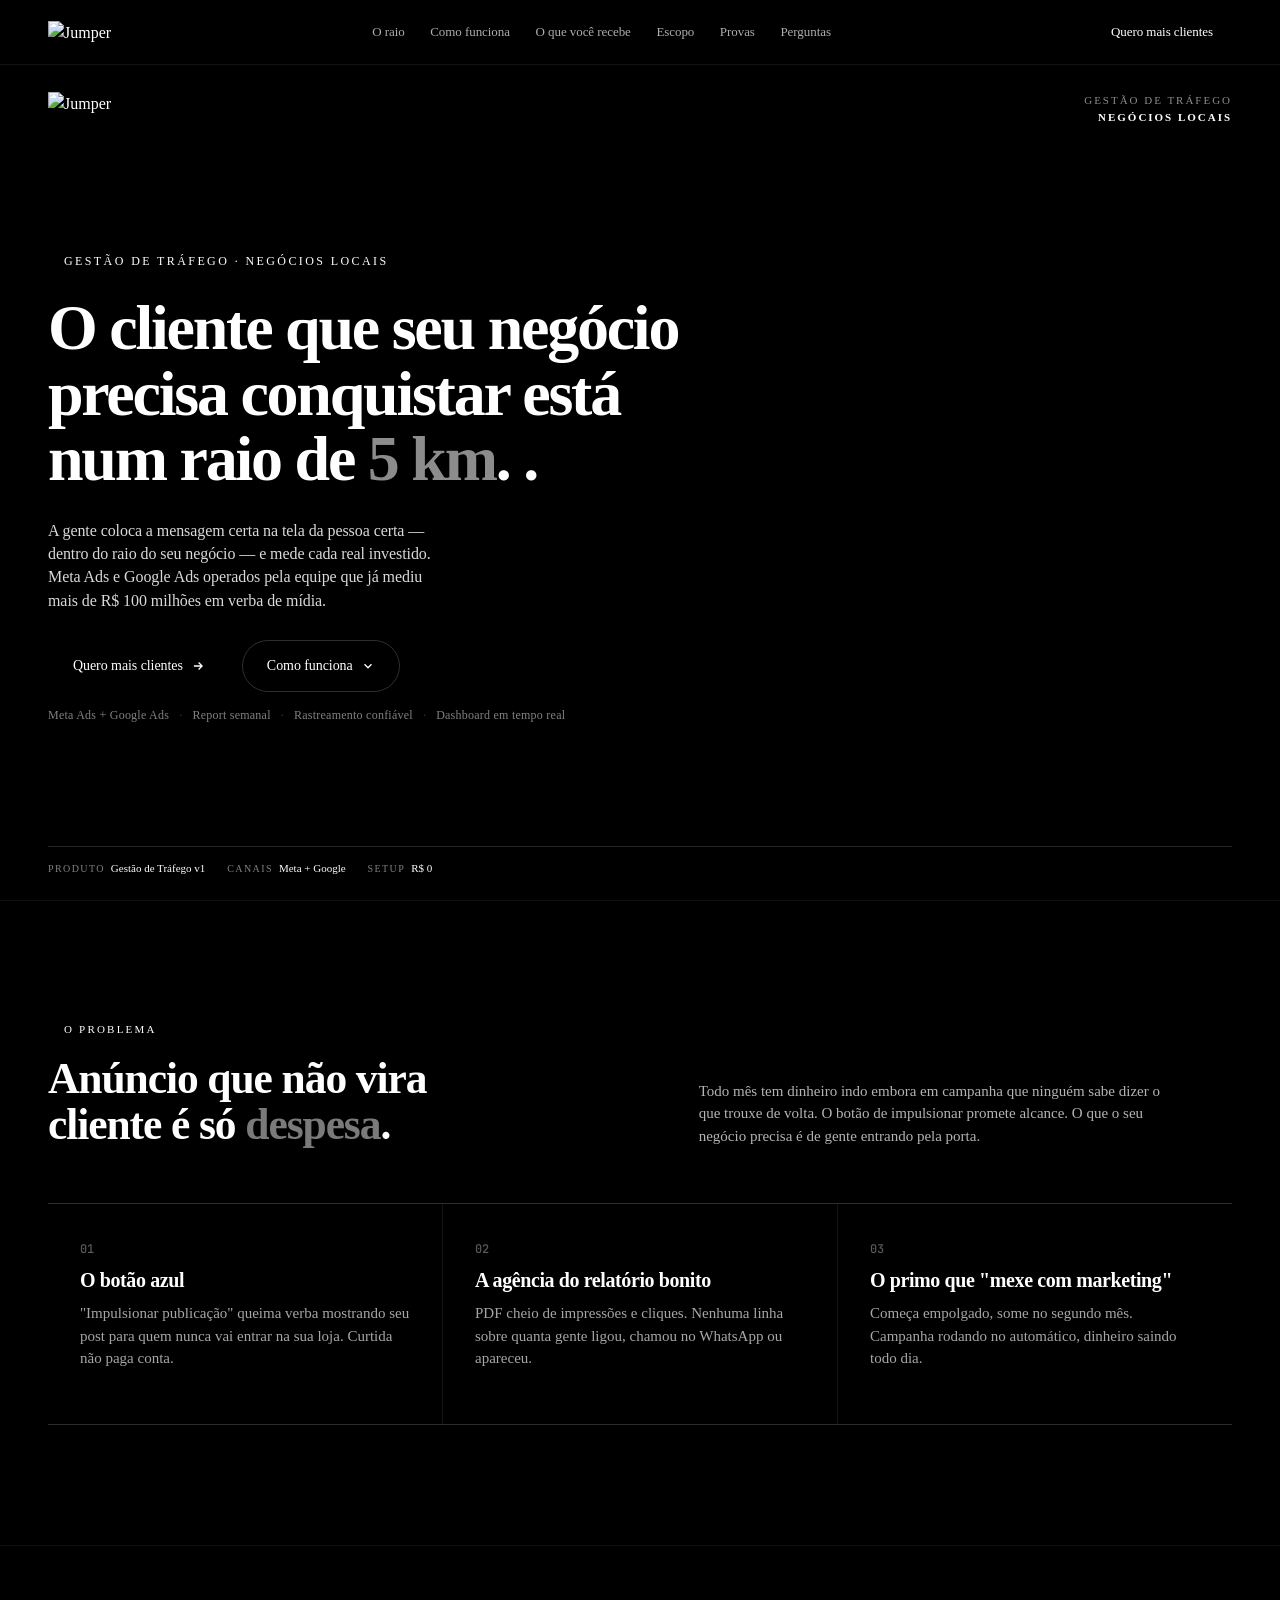
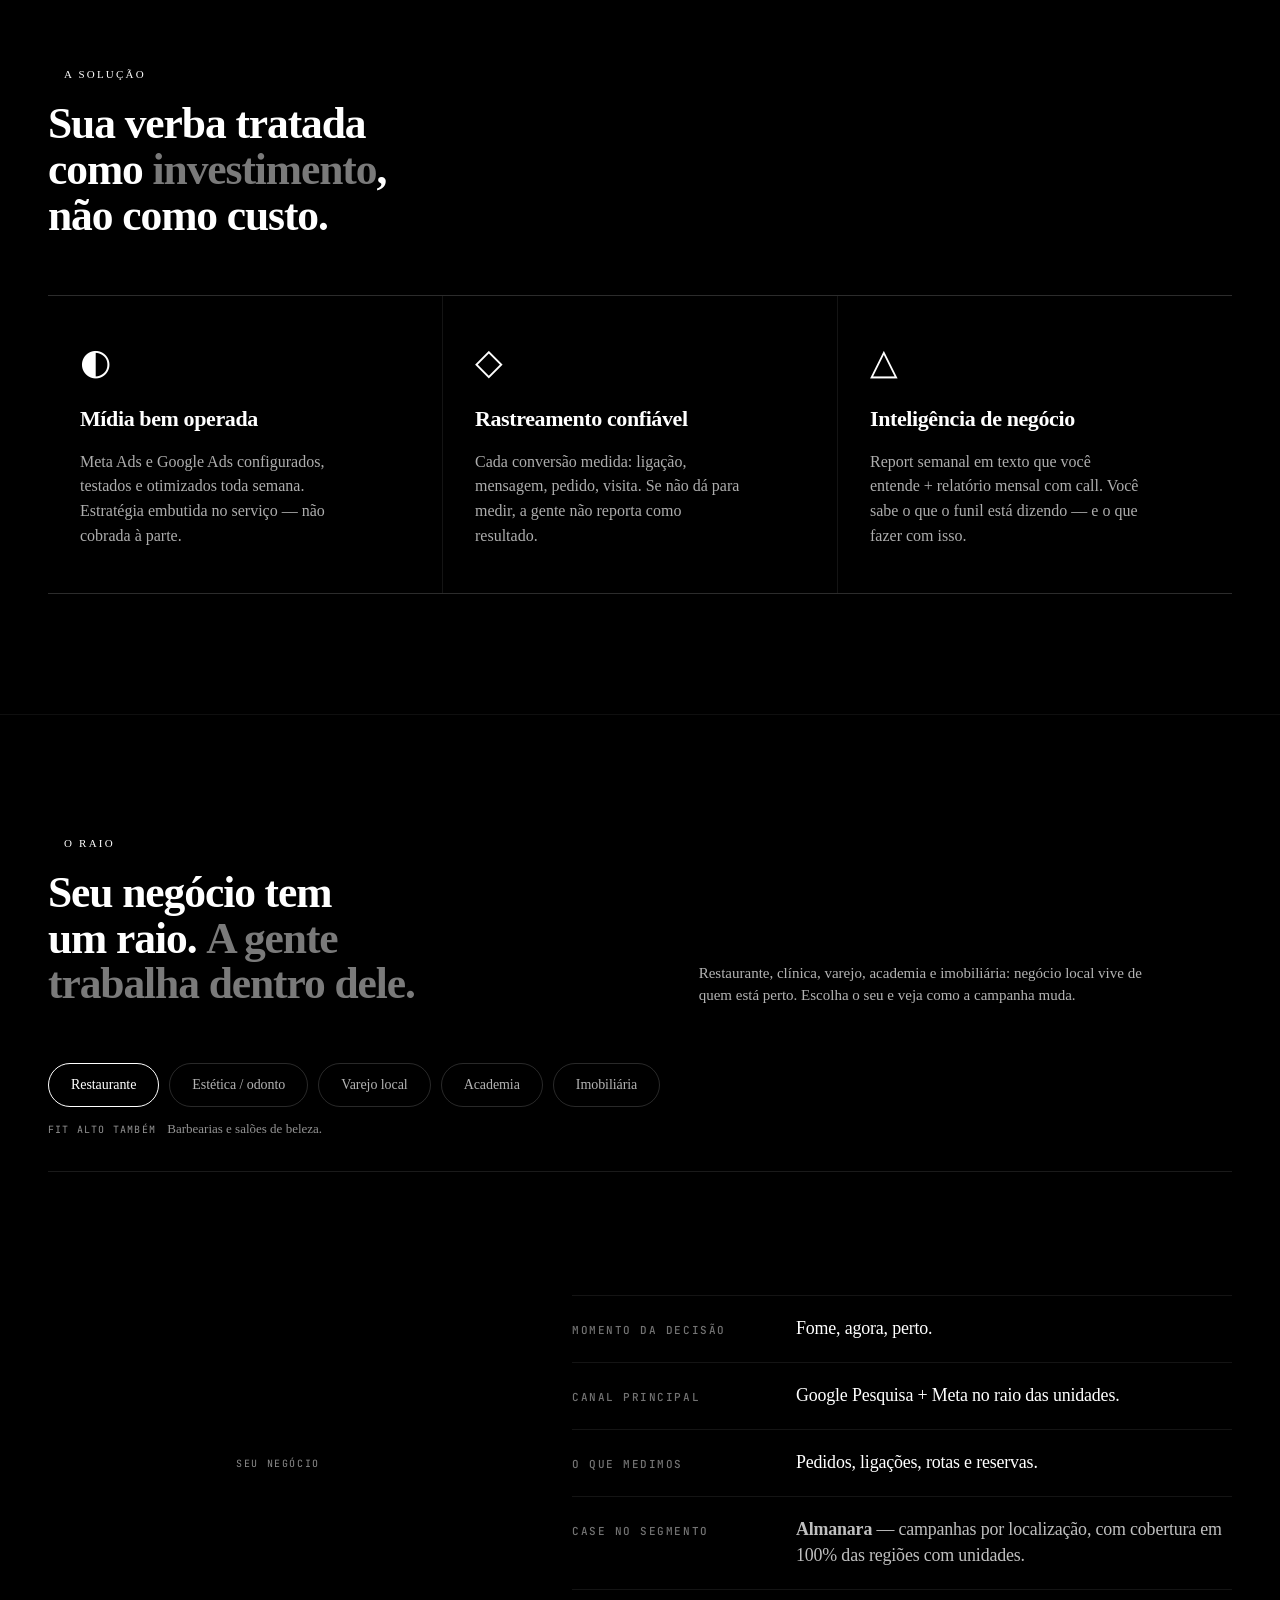
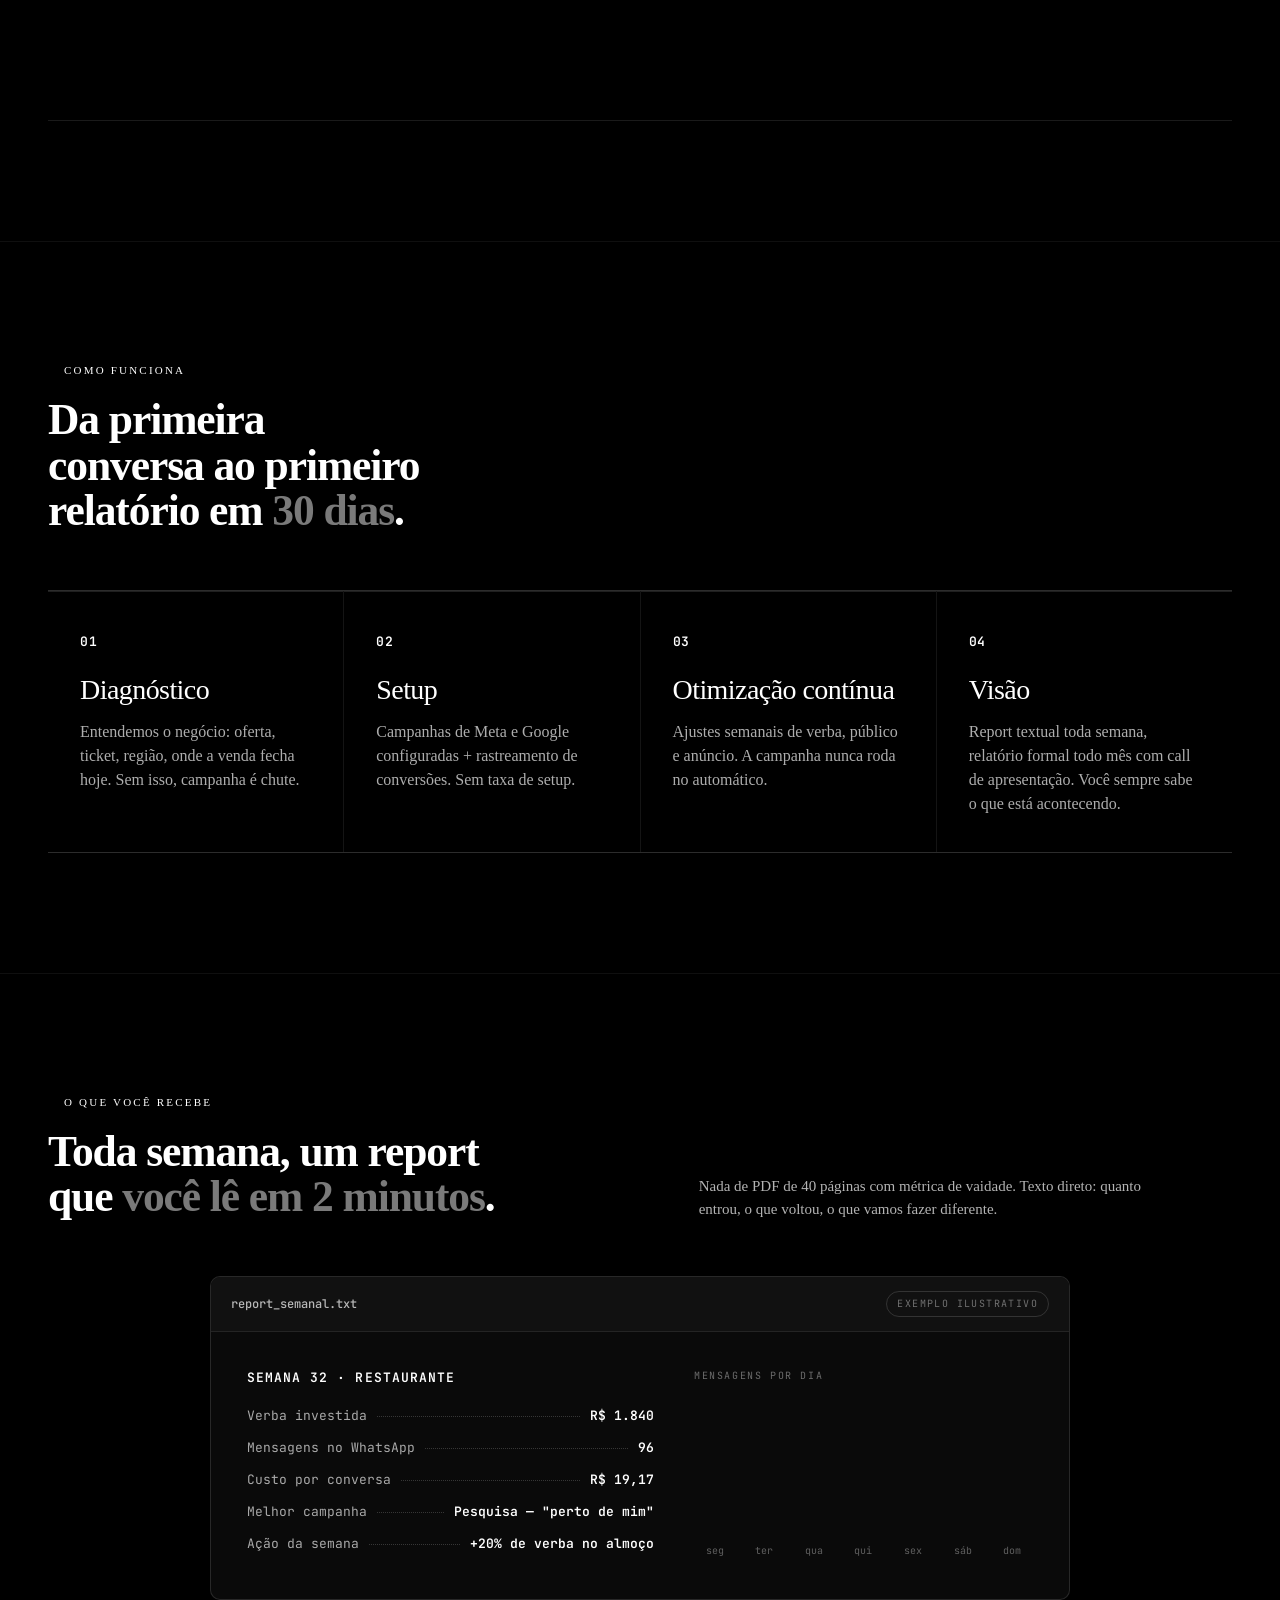
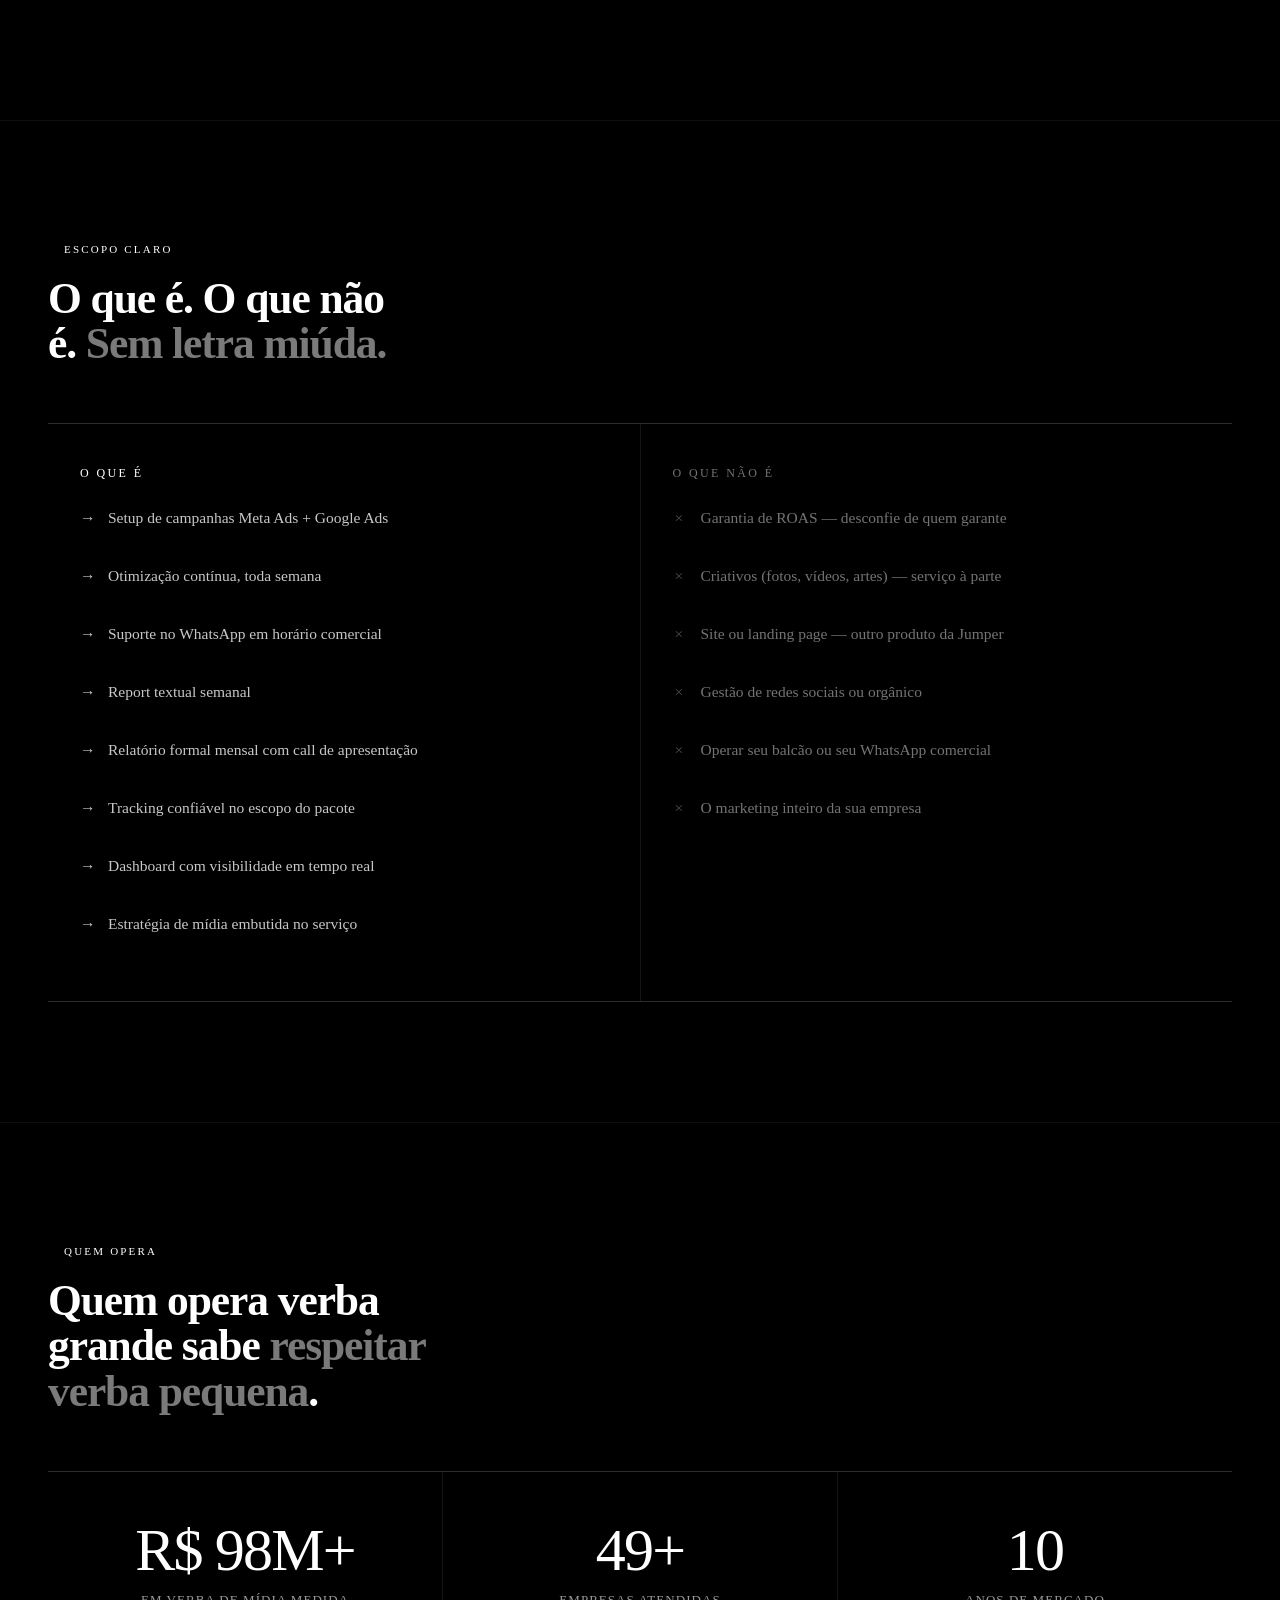
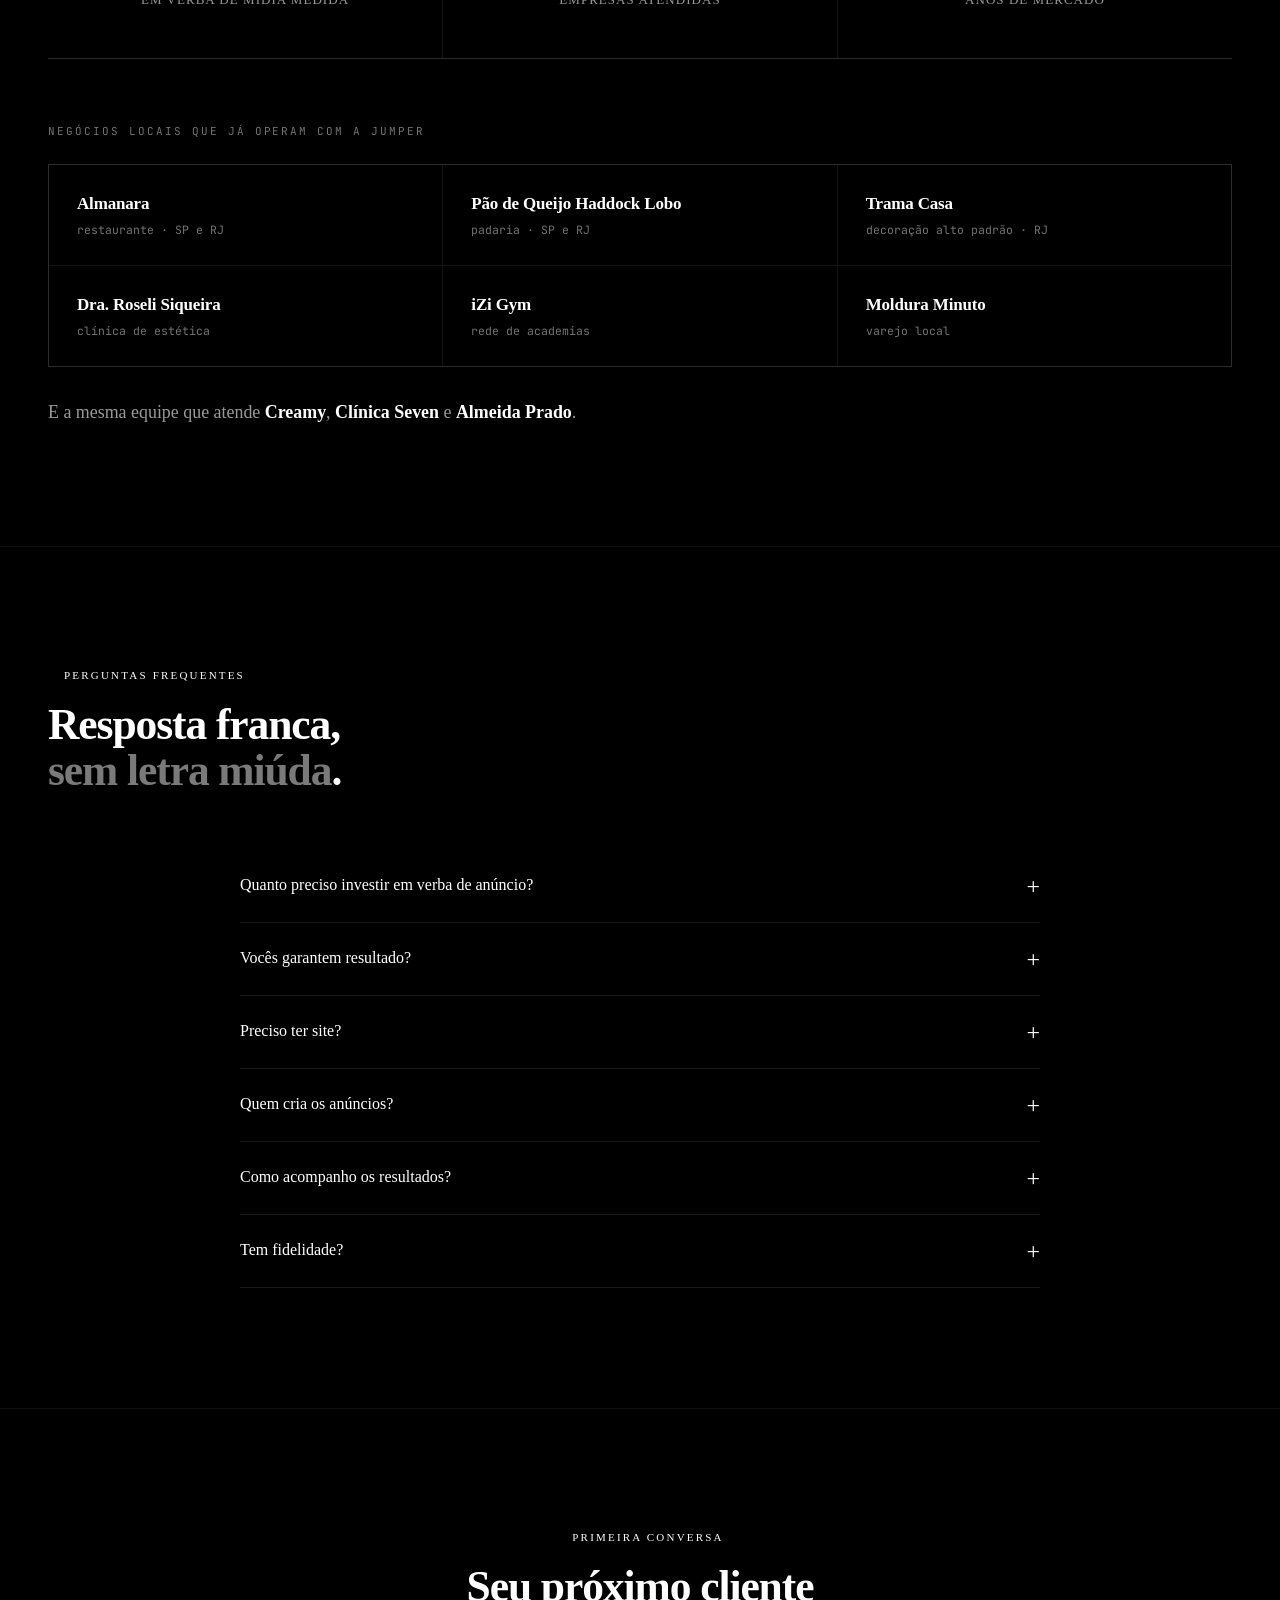
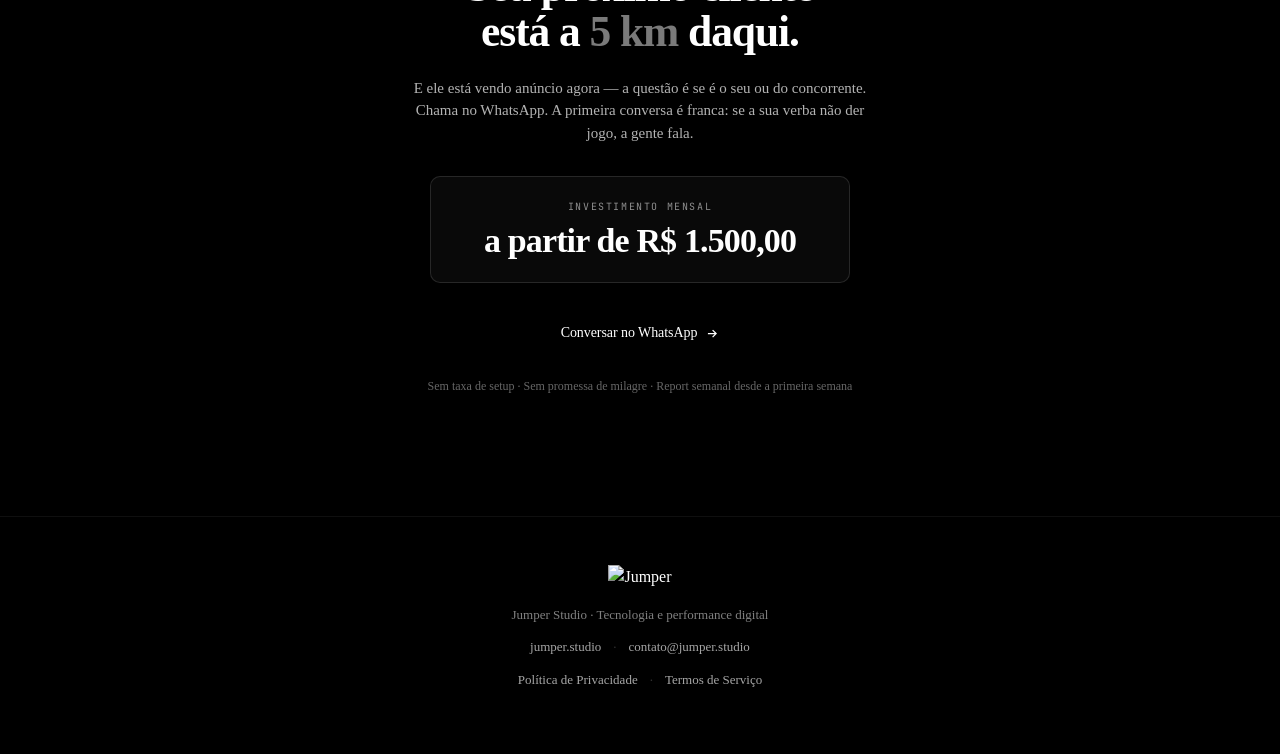
==== trafego/index.html @ 866bccce "Ajusta visibilidade da logo no topo" ====
<!doctype html>
<html lang="pt-BR">
<head>
<meta charset="utf-8">
<meta name="viewport" content="width=device-width, initial-scale=1">
<title>Gestão de Tráfego para Negócios Locais — Jumper Studio</title>
<meta name="description" content="Meta Ads e Google Ads operados pela equipe que já mediu R$ 100M+ em verba. Report semanal, rastreamento confiável e inteligência de negócio para restaurantes, clínicas, varejo, academias e imobiliárias.">
<meta property="og:title" content="Gestão de Tráfego para Negócios Locais — Jumper Studio">
<meta property="og:description" content="O cliente que seu negócio precisa conquistar está num raio de 5 km. A gente faz ele te encontrar — e mede cada real.">
<meta property="og:type" content="website">
<link rel="icon" href="../assets/favicon.png">
<link rel="preconnect" href="https://fonts.googleapis.com">
<link rel="preconnect" href="https://fonts.gstatic.com" crossorigin>
<link href="https://fonts.googleapis.com/css2?family=JetBrains+Mono:wght@400;500;600&display=swap" rel="stylesheet">
<link rel="stylesheet" href="../colors_and_type.css?v=2">
<link rel="stylesheet" href="../css/site.css?v=2">
<link rel="stylesheet" href="/trafego/css/trafego.css?v=4">

<!-- Meta Pixel — substituir PIXEL_ID antes de publicar -->
<!-- <script>...pixel...</script> -->

</head>
<body>

<!-- ============ HEADER ============ -->
<header class="site-header">
  <div class="wrap bar">
    <a class="brand is-hidden" href="../index.html"><img src="../assets/logos/jumper-white.png" alt="Jumper"></a>
    <nav>
      <a href="#o-raio">O raio</a>
      <a href="#como-funciona">Como funciona</a>
      <a href="#voce-recebe">O que você recebe</a>
      <a href="#escopo">Escopo</a>
      <a href="#prova">Provas</a>
      <a href="#faq">Perguntas</a>
    </nav>
    <div class="cta-row">
      <a class="btn btn-primary" href="#hero-cta" data-cta>Quero mais clientes</a>
    </div>
  </div>
</header>

<!-- ============ HERO ============ -->
<section class="hero" id="hero">
  <div class="hero-witness" aria-hidden="true">
    <canvas data-jumper-gradient></canvas>
  </div>
  <div class="hero-scrim" aria-hidden="true"></div>

  <div class="hero-inner">
    <div class="hero-bar">
      <div class="mark">
        <img src="../assets/logos/jumper-white.png" alt="Jumper">
      </div>
      <div class="hero-index">
        Gestão de Tráfego<br>
        <b>Negócios locais</b>
      </div>
    </div>

    <div class="hero-stage">
      <div class="hero-kicker">
        <span class="dot"></span>
        Gestão de Tráfego · Negócios locais
      </div>

      <h1 class="hero-statement">
        O cliente que seu negócio precisa conquistar está num raio de <mark>5&nbsp;km</mark>.
      </h1>

      <p class="hero-claim">
        A gente coloca a mensagem certa na tela da pessoa certa — dentro do raio do seu negócio — e mede cada real investido. Meta Ads e Google Ads operados pela equipe que já mediu mais de R$ 100 milhões em verba de mídia.
      </p>

      <div class="hero-ctas">
        <a class="btn btn-primary btn-lg" id="hero-cta"
           href="https://wa.me/5521964369191?text=Ol%C3%A1%21%20Vi%20a%20p%C3%A1gina%20de%20Gest%C3%A3o%20de%20Tr%C3%A1fego%20da%20Jumper.%20Tenho%20um%20%5Btipo%20de%20neg%C3%B3cio%5D%20e%20quero%20mais%20clientes."
           target="_blank" rel="noopener" data-cta>
          Quero mais clientes
          <svg viewBox="0 0 24 24" fill="none" stroke="currentColor" stroke-width="2.2"><path d="M5 12h14M13 6l6 6-6 6"/></svg>
        </a>
        <a class="btn btn-ghost btn-lg" href="#como-funciona">
          Como funciona
          <svg viewBox="0 0 24 24" fill="none" stroke="currentColor" stroke-width="2.2"><path d="M6 9l6 6 6-6"/></svg>
        </a>
      </div>

      <div class="hero-proof">
        <span>Meta Ads + Google Ads</span>
        <span class="sep">·</span>
        <span>Report semanal</span>
        <span class="sep">·</span>
        <span>Rastreamento confiável</span>
        <span class="sep">·</span>
        <span>Dashboard em tempo real</span>
      </div>
    </div>

    <div class="hero-rail">
      <div class="meta">
        <span><span class="k">Produto</span><span class="v">Gestão de Tráfego v1</span></span>
        <span><span class="k">Canais</span><span class="v">Meta + Google</span></span>
        <span><span class="k">Setup</span><span class="v">R$ 0</span></span>
      </div>
      <div class="x">
        <img src="../assets/logos/x-white.png" alt="">
      </div>
    </div>
  </div>
</section>

<!-- ============ PROBLEMA ============ -->
<section class="sec problem" id="problema">
  <div class="wrap">
    <div class="sec-head">
      <div>
        <div class="sec-eyebrow"><span class="dot"></span>O problema</div>
        <h2 class="sec-title">Anúncio que não vira cliente é só <em>despesa</em>.</h2>
      </div>
      <p class="sec-lede">
        Todo mês tem dinheiro indo embora em campanha que ninguém sabe dizer o que trouxe de volta. O botão de impulsionar promete alcance. O que o seu negócio precisa é de gente entrando pela porta.
      </p>
    </div>

    <div class="bad-options">
      <div class="bad-card" data-reveal>
        <div class="bad-num">01</div>
        <h3>O botão azul</h3>
        <p>"Impulsionar publicação" queima verba mostrando seu post para quem nunca vai entrar na sua loja. Curtida não paga conta.</p>
      </div>
      <div class="bad-card" data-reveal>
        <div class="bad-num">02</div>
        <h3>A agência do relatório bonito</h3>
        <p>PDF cheio de impressões e cliques. Nenhuma linha sobre quanta gente ligou, chamou no WhatsApp ou apareceu.</p>
      </div>
      <div class="bad-card" data-reveal>
        <div class="bad-num">03</div>
        <h3>O primo que "mexe com marketing"</h3>
        <p>Começa empolgado, some no segundo mês. Campanha rodando no automático, dinheiro saindo todo dia.</p>
      </div>
    </div>
  </div>
</section>

<!-- ============ SOLUÇÃO ============ -->
<section class="sec solution" id="solucao">
  <div class="wrap">
    <div class="sec-head">
      <div>
        <div class="sec-eyebrow"><span class="dot"></span>A solução</div>
        <h2 class="sec-title">Sua verba tratada como <em>investimento</em>, não como custo.</h2>
      </div>
    </div>

    <div class="pillars">
      <div class="pillar" data-reveal>
        <div class="pillar-icon">◐</div>
        <h3>Mídia bem operada</h3>
        <p>Meta Ads e Google Ads configurados, testados e otimizados toda semana. Estratégia embutida no serviço — não cobrada à parte.</p>
      </div>
      <div class="pillar" data-reveal>
        <div class="pillar-icon">◇</div>
        <h3>Rastreamento confiável</h3>
        <p>Cada conversão medida: ligação, mensagem, pedido, visita. Se não dá para medir, a gente não reporta como resultado.</p>
      </div>
      <div class="pillar" data-reveal>
        <div class="pillar-icon">△</div>
        <h3>Inteligência de negócio</h3>
        <p>Report semanal em texto que você entende + relatório mensal com call. Você sabe o que o funil está dizendo — e o que fazer com isso.</p>
      </div>
    </div>
  </div>
</section>

<!-- ============ O RAIO (interativo) ============ -->
<section class="sec radius" id="o-raio">
  <div class="wrap">
    <div class="sec-head">
      <div>
        <div class="sec-eyebrow"><span class="dot"></span>O raio</div>
        <h2 class="sec-title">Seu negócio tem um raio. <em>A gente trabalha dentro dele.</em></h2>
      </div>
      <p class="sec-lede">
        Restaurante, clínica, varejo, academia e imobiliária: negócio local vive de quem está perto. Escolha o seu e veja como a campanha muda.
      </p>
    </div>

    <div class="niche-chips" role="tablist" aria-label="Escolha seu tipo de negócio">
      <button class="chip is-active" data-niche="restaurante" role="tab" aria-selected="true">Restaurante</button>
      <button class="chip" data-niche="estetica" role="tab" aria-selected="false">Estética / odonto</button>
      <button class="chip" data-niche="varejo" role="tab" aria-selected="false">Varejo local</button>
      <button class="chip" data-niche="academia" role="tab" aria-selected="false">Academia</button>
      <button class="chip" data-niche="imobiliaria" role="tab" aria-selected="false">Imobiliária</button>
    </div>
    <p class="niche-fit"><span>Fit alto também</span> Barbearias e salões de beleza.</p>

    <div class="radius-grid">
      <div class="radar-wrap" aria-hidden="true">
        <canvas id="radar"></canvas>
        <div class="radar-label">seu negócio</div>
      </div>

      <div class="niche-panel" id="niche-panel" role="tabpanel">
        <div class="np-row">
          <div class="np-k">Momento da decisão</div>
          <div class="np-v" data-np="momento"></div>
        </div>
        <div class="np-row">
          <div class="np-k">Canal principal</div>
          <div class="np-v" data-np="canal"></div>
        </div>
        <div class="np-row">
          <div class="np-k">O que medimos</div>
          <div class="np-v" data-np="medida"></div>
        </div>
        <div class="np-row np-case">
          <div class="np-k">Case no segmento</div>
          <div class="np-v" data-np="case"></div>
        </div>
      </div>
    </div>
  </div>
</section>

<!-- ============ COMO FUNCIONA ============ -->
<section class="sec how-it-works" id="como-funciona">
  <div class="wrap">
    <div class="sec-head">
      <div>
        <div class="sec-eyebrow"><span class="dot"></span>Como funciona</div>
        <h2 class="sec-title">Da primeira conversa ao primeiro relatório em <em>30 dias</em>.</h2>
      </div>
    </div>

    <div class="timeline">
      <div class="step" data-reveal>
        <div class="step-num">01</div>
        <div class="step-name">Diagnóstico</div>
        <div class="step-body">Entendemos o negócio: oferta, ticket, região, onde a venda fecha hoje. Sem isso, campanha é chute.</div>
      </div>
      <div class="step" data-reveal>
        <div class="step-num">02</div>
        <div class="step-name">Setup</div>
        <div class="step-body">Campanhas de Meta e Google configuradas + rastreamento de conversões. Sem taxa de setup.</div>
      </div>
      <div class="step" data-reveal>
        <div class="step-num">03</div>
        <div class="step-name">Otimização contínua</div>
        <div class="step-body">Ajustes semanais de verba, público e anúncio. A campanha nunca roda no automático.</div>
      </div>
      <div class="step" data-reveal>
        <div class="step-num">04</div>
        <div class="step-name">Visão</div>
        <div class="step-body">Report textual toda semana, relatório formal todo mês com call de apresentação. Você sempre sabe o que está acontecendo.</div>
      </div>
    </div>
  </div>
</section>

<!-- ============ O QUE VOCÊ RECEBE (report mock) ============ -->
<section class="sec deliver" id="voce-recebe">
  <div class="wrap">
    <div class="sec-head">
      <div>
        <div class="sec-eyebrow"><span class="dot"></span>O que você recebe</div>
        <h2 class="sec-title">Toda semana, um report que <em>você lê em 2 minutos</em>.</h2>
      </div>
      <p class="sec-lede">
        Nada de PDF de 40 páginas com métrica de vaidade. Texto direto: quanto entrou, o que voltou, o que vamos fazer diferente.
      </p>
    </div>

    <div class="report-card" data-reveal>
      <div class="report-head">
        <span class="report-file">report_semanal.txt</span>
        <span class="report-tag">exemplo ilustrativo</span>
      </div>
      <div class="report-body">
        <div class="report-lines">
          <div class="rl rl-title">SEMANA 32 · RESTAURANTE</div>
          <div class="rl"><span>Verba investida</span><span class="rl-dots"></span><b>R$ 1.840</b></div>
          <div class="rl"><span>Mensagens no WhatsApp</span><span class="rl-dots"></span><b>96</b></div>
          <div class="rl"><span>Custo por conversa</span><span class="rl-dots"></span><b>R$ 19,17</b></div>
          <div class="rl"><span>Melhor campanha</span><span class="rl-dots"></span><b>Pesquisa — "perto de mim"</b></div>
          <div class="rl"><span>Ação da semana</span><span class="rl-dots"></span><b>+20% de verba no almoço</b></div>
        </div>
        <div class="report-chart" aria-hidden="true">
          <div class="rc-label">mensagens por dia</div>
          <div class="rc-bars">
            <div class="rc-bar" style="--h:42%"></div>
            <div class="rc-bar" style="--h:58%"></div>
            <div class="rc-bar" style="--h:50%"></div>
            <div class="rc-bar" style="--h:74%"></div>
            <div class="rc-bar" style="--h:88%"></div>
            <div class="rc-bar" style="--h:100%"></div>
            <div class="rc-bar" style="--h:81%"></div>
          </div>
          <div class="rc-days"><span>seg</span><span>ter</span><span>qua</span><span>qui</span><span>sex</span><span>sáb</span><span>dom</span></div>
        </div>
      </div>
    </div>
  </div>
</section>

<!-- ============ ESCOPO ============ -->
<section class="sec scope" id="escopo">
  <div class="wrap">
    <div class="sec-head">
      <div>
        <div class="sec-eyebrow"><span class="dot"></span>Escopo claro</div>
        <h2 class="sec-title">O que é. O que não é. <em>Sem letra miúda.</em></h2>
      </div>
    </div>

    <div class="scope-grid">
      <div class="scope-col scope-yes" data-reveal>
        <div class="scope-head">O que é</div>
        <ul>
          <li>Setup de campanhas Meta Ads + Google Ads</li>
          <li>Otimização contínua, toda semana</li>
          <li>Suporte no WhatsApp em horário comercial</li>
          <li>Report textual semanal</li>
          <li>Relatório formal mensal com call de apresentação</li>
          <li>Tracking confiável no escopo do pacote</li>
          <li>Dashboard com visibilidade em tempo real</li>
          <li>Estratégia de mídia embutida no serviço</li>
        </ul>
      </div>
      <div class="scope-col scope-no" data-reveal>
        <div class="scope-head">O que não é</div>
        <ul>
          <li>Garantia de ROAS — desconfie de quem garante</li>
          <li>Criativos (fotos, vídeos, artes) — serviço à parte</li>
          <li>Site ou landing page — outro produto da Jumper</li>
          <li>Gestão de redes sociais ou orgânico</li>
          <li>Operar seu balcão ou seu WhatsApp comercial</li>
          <li>O marketing inteiro da sua empresa</li>
        </ul>
      </div>
    </div>
  </div>
</section>

<!-- ============ PROVA ============ -->
<section class="sec proof" id="prova">
  <div class="wrap">
    <div class="sec-head">
      <div>
        <div class="sec-eyebrow"><span class="dot"></span>Quem opera</div>
        <h2 class="sec-title">Quem opera verba grande sabe <em>respeitar verba pequena</em>.</h2>
      </div>
    </div>

    <div class="about-metrics">
      <div class="metric-block" data-reveal>
        <div class="metric-val"><span data-count="100" data-prefix="R$ " data-suffix="M+">R$ 0</span></div>
        <div class="metric-lbl">em verba de mídia medida</div>
      </div>
      <div class="metric-block" data-reveal>
        <div class="metric-val"><span data-count="50" data-suffix="+">0</span></div>
        <div class="metric-lbl">empresas atendidas</div>
      </div>
      <div class="metric-block" data-reveal>
        <div class="metric-val"><span data-count="10">0</span></div>
        <div class="metric-lbl">anos de mercado</div>
      </div>
    </div>

    <div class="cases">
      <div class="cases-eyebrow">Negócios locais que já operam com a Jumper</div>
      <div class="cases-grid">
        <div class="case-chip" data-reveal><b>Almanara</b><span>restaurante · SP e RJ</span></div>
        <div class="case-chip" data-reveal><b>Pão de Queijo Haddock Lobo</b><span>padaria · SP e RJ</span></div>
        <div class="case-chip" data-reveal><b>Trama Casa</b><span>decoração alto padrão · RJ</span></div>
        <div class="case-chip" data-reveal><b>Dra. Roseli Siqueira</b><span>clínica de estética</span></div>
        <div class="case-chip" data-reveal><b>iZi Gym</b><span>rede de academias</span></div>
        <div class="case-chip" data-reveal><b>Moldura Minuto</b><span>varejo local</span></div>
      </div>
      <p class="cases-big">E a mesma equipe que atende <b>Creamy</b>, <b>Clínica Seven</b> e <b>Almeida Prado</b>.</p>
    </div>
  </div>
</section>

<!-- ============ FAQ ============ -->
<section class="sec faq" id="faq">
  <div class="wrap">
    <div class="sec-head">
      <div>
        <div class="sec-eyebrow"><span class="dot"></span>Perguntas frequentes</div>
        <h2 class="sec-title">Resposta franca, <em>sem letra miúda</em>.</h2>
      </div>
    </div>

    <div class="faq-list">
      <details class="faq-item">
        <summary>Quanto preciso investir em verba de anúncio?</summary>
        <div class="faq-a"><p>A verba de mídia é sua e vai direto para as plataformas. O valor ideal depende do seu mercado e da sua região. Na primeira conversa a gente diz com franqueza se a verba que você tem dá jogo. Se não der, a gente fala.</p></div>
      </details>
      <details class="faq-item">
        <summary>Vocês garantem resultado?</summary>
        <div class="faq-a"><p>Não — e desconfie de quem garante. O que garantimos: operação séria, rastreamento confiável e transparência total sobre o que cada real trouxe de volta.</p></div>
      </details>
      <details class="faq-item">
        <summary>Preciso ter site?</summary>
        <div class="faq-a"><p>Não é obrigatório — muitos negócios locais fecham venda direto no WhatsApp. Mas um site bom ajuda a vender mais: você aparece quando alguém te procura pelo nome, o anúncio ganha um destino além da conversa (cardápio, agenda, portfólio, prova social) e o cliente confia mais antes de chamar. Se isso for um gargalo hoje, a gente aponta na primeira conversa — e, se fizer sentido, resolve com o produto de Site da Jumper.</p></div>
      </details>
      <details class="faq-item">
        <summary>Quem cria os anúncios?</summary>
        <div class="faq-a"><p>A gestão das campanhas está inclusa. A produção de criativos (fotos, vídeos, artes) é um serviço à parte: você pode usar material próprio ou contratar com a gente.</p></div>
      </details>
      <details class="faq-item">
        <summary>Como acompanho os resultados?</summary>
        <div class="faq-a"><p>Dashboard com visibilidade em tempo real, report textual toda semana e relatório formal mensal com call. Você nunca precisa perguntar "como está a campanha?".</p></div>
      </details>
      <details class="faq-item">
        <summary>Tem fidelidade?</summary>
        <div class="faq-a"><p>Trabalhamos com retainer mensal. Nosso objetivo é que você fique pelo resultado — o report semanal existe exatamente para isso.</p></div>
      </details>
    </div>
  </div>
</section>

<!-- ============ CTA FINAL ============ -->
<section class="sec final-cta" id="cta-final">
  <div class="wrap">
    <div class="final-inner">
      <div class="sec-eyebrow"><span class="dot"></span>Primeira conversa</div>
      <h2 class="sec-title">Seu próximo cliente está a <em>5 km</em> daqui.</h2>
      <p class="sec-lede">
        E ele está vendo anúncio agora — a questão é se é o seu ou do concorrente.
        Chama no WhatsApp. A primeira conversa é franca: se a sua verba não der jogo, a gente fala.
      </p>
      <div class="final-price">
        <span>Investimento mensal</span>
        <strong>a partir de R$ 1.500,00</strong>
      </div>
      <div class="final-cta-btn">
        <a class="btn btn-primary btn-lg"
           href="https://wa.me/5521964369191?text=Ol%C3%A1%21%20Vi%20a%20p%C3%A1gina%20de%20Gest%C3%A3o%20de%20Tr%C3%A1fego%20da%20Jumper.%20Tenho%20um%20%5Btipo%20de%20neg%C3%B3cio%5D%20e%20quero%20mais%20clientes."
           target="_blank" rel="noopener" data-cta>
          Conversar no WhatsApp
          <svg viewBox="0 0 24 22" fill="none" stroke="currentColor" stroke-width="2.2"><path d="M5 12h14M13 6l6 6-6 6"/></svg>
        </a>
      </div>
      <p class="final-fineprint">
        Sem taxa de setup · Sem promessa de milagre · Report semanal desde a primeira semana
      </p>
    </div>
  </div>
</section>

<!-- ============ FOOTER ============ -->
<footer class="site-footer">
  <div class="wrap footer-inner">
    <a class="brand" href="../index.html"><img src="../assets/logos/jumper-white.png" alt="Jumper"></a>
    <p class="footer-tagline">Jumper Studio · Tecnologia e performance digital</p>
    <div class="footer-links">
      <a href="https://www.jumper.studio">jumper.studio</a>
      <span class="sep">·</span>
      <a href="mailto:contato@jumper.studio">contato@jumper.studio</a>
    </div>
    <div class="footer-legal">
      <a href="../politica-de-privacidade.html">Política de Privacidade</a>
      <span class="sep">·</span>
      <a href="../termos.html">Termos de Serviço</a>
    </div>
  </div>
</footer>

<!-- ============ JS ============ -->
<script src="../js/gradient.js"></script>
<script src="/trafego/js/trafego.js?v=5"></script>

</body>
</html>
---- css/site.css ----
/* ============================================
   jumper.studio — site styles
   ============================================ */

*, *::before, *::after { box-sizing: border-box; }
html, body { margin: 0; padding: 0; }
html { scroll-behavior: smooth; }
body {
  background: #000;
  color: #fff;
  font-family: var(--font-sans);
  font-size: 16px;
  line-height: 1.55;
  -webkit-font-smoothing: antialiased;
  text-rendering: optimizeLegibility;
  overflow-x: hidden;
}
img { max-width: 100%; display: block; }
a { color: inherit; text-decoration: none; }
::selection { background: rgba(250,71,33,0.35); color: #fff; }

/* ---- container ---- */
.wrap {
  width: 100%;
  max-width: 1440px;
  margin: 0 auto;
  padding: 0 clamp(24px, 4vw, 48px);
}

/* ================================================
   HEADER
   ================================================ */
.site-header {
  position: fixed;
  top: 0; left: 0; right: 0;
  z-index: 50;
  backdrop-filter: blur(18px) saturate(1.2);
  -webkit-backdrop-filter: blur(18px) saturate(1.2);
  background: rgba(0,0,0,0.55);
  border-bottom: 1px solid rgba(255,255,255,0.07);
}
.site-header .bar {
  display: flex; align-items: center; justify-content: space-between;
  height: 64px;
}
.site-header .brand img { height: 22px; }
.site-header nav { display: none; gap: clamp(14px, 2vw, 32px); }
.site-header nav a {
  font-size: 13px;
  color: rgba(255,255,255,0.68);
  font-variation-settings: 'wght' 500;
  letter-spacing: -0.005em;
  transition: color 0.2s var(--ease-jumper);
}
.site-header nav a:hover { color: #fff; }
.site-header .cta-row { display: flex; align-items: center; gap: 12px; }
@media (min-width: 900px) { .site-header nav { display: flex; } }

/* ================================================
   BUTTONS
   ================================================ */
.btn {
  display: inline-flex; align-items: center; gap: 8px;
  height: 42px;
  padding: 0 18px;
  border-radius: 999px;
  font-size: 13px;
  font-variation-settings: 'wght' 600;
  letter-spacing: -0.005em;
  border: 1px solid transparent;
  cursor: pointer;
  transition: all 0.2s var(--ease-jumper);
  white-space: nowrap;
}
.btn-primary {
  background: var(--jumper-orange);
  color: #fff;
}
.btn-primary:hover { background: #E33B17; transform: translateY(-1px); }
.btn-ghost {
  background: transparent;
  color: #fff;
  border-color: rgba(255,255,255,0.18);
}
.btn-ghost:hover { background: rgba(255,255,255,0.06); border-color: rgba(255,255,255,0.35); }
.btn-lg { height: 52px; padding: 0 24px; font-size: 14px; }
.btn svg { width: 14px; height: 14px; }

/* ================================================
   HERO — padrão brand-hero (statement mode)
   preto sólido · gradiente como marca-testemunha no canto inferior direito
   estrutura: bar (wordmark + index) · stage (kicker + statement + claim + CTAs) · rail (meta)
   ================================================ */
.hero {
  position: relative;
  min-height: 100vh;
  background: #000;
  color: #fff;
  overflow: hidden;
  isolation: isolate;
  padding-top: 64px;
}

/* gradiente animado (canvas WebGL) — full-bleed atrás do hero */
.hero-witness {
  position: absolute;
  inset: 0;
  width: 100%;
  height: 100%;
  pointer-events: none;
  filter: saturate(1.1);
  opacity: 1;
  z-index: 0;
}
.hero-witness canvas { display: block; width: 100%; height: 100%; }

/* scrim editorial — garante leitura do texto à esquerda,
   deixa o gradiente respirar à direita e funde no preto em cima/baixo */
.hero-scrim {
  position: absolute;
  inset: 0;
  z-index: 1;
  pointer-events: none;
  background:
    linear-gradient(100deg, rgba(0,0,0,0.82) 0%, rgba(0,0,0,0.55) 38%, rgba(0,0,0,0) 72%),
    linear-gradient(180deg, rgba(0,0,0,0.45) 0%, rgba(0,0,0,0) 25%, rgba(0,0,0,0.35) 100%);
}

.hero-inner { z-index: 2; }
.hero-statement em { color: rgba(255,255,255,0.6); }
.hero-claim { color: rgba(255,255,255,0.9); }
.hero-claim em { color: rgba(255,255,255,0.7); }

.hero-inner {
  position: relative;
  z-index: 1;
  min-height: calc(100vh - 64px);
  display: flex;
  flex-direction: column;
  padding: 28px clamp(24px, 4vw, 48px) 24px;
  gap: 24px;
  max-width: 1440px;
  margin: 0 auto;
  box-sizing: border-box;
}

.hero-stage { flex: 1; min-height: 0; }
.hero-rail  { flex: 0 0 auto; }

/* --- top bar: wordmark left, tiny index right --- */
.hero-bar {
  display: flex;
  justify-content: space-between;
  align-items: flex-start;
}
.hero-bar .mark img {
  height: 36px;
  display: block;
}
@media (min-width: 960px) {
  .hero-bar .mark img { height: 42px; }
}
.hero-index {
  font-size: 11px;
  letter-spacing: 0.18em;
  text-transform: uppercase;
  color: rgba(255,255,255,0.55);
  font-variation-settings: 'wght' 500;
  line-height: 1.5;
  text-align: right;
}
.hero-index b {
  color: #fff;
  font-variation-settings: 'wght' 600;
}

/* --- hero stage: kicker · statement · claim · CTAs --- */
.hero-stage {
  display: flex;
  flex-direction: column;
  justify-content: center;
  padding: 24px 0;
  max-width: 1100px;
}
.hero-kicker {
  font-size: 12px;
  letter-spacing: 0.2em;
  text-transform: uppercase;
  color: var(--jumper-orange);
  font-variation-settings: 'wght' 600;
  margin-bottom: 28px;
  display: flex;
  align-items: center;
  gap: 10px;
  line-height: 1;
}
.hero-kicker .dot {
  width: 6px; height: 6px; border-radius: 999px;
  background: var(--jumper-orange);
}
.hero-kicker .sep { color: rgba(255,255,255,0.3); }
.hero-kicker .muted { color: rgba(255,255,255,0.55); }

.hero-statement {
  font-variation-settings: 'wght' 700;
  font-size: clamp(38px, 5vw, 76px);
  line-height: 1.02;
  letter-spacing: -0.035em;
  color: #fff;
  max-width: 22ch;
  text-wrap: balance;
  margin: 0;
}
.hero-statement em {
  font-style: normal;
  color: rgba(255,255,255,0.55);
  font-variation-settings: 'wght' 400;
}
.hero-statement mark {
  background: transparent;
  color: rgba(255,255,255,0.55);
  font-variation-settings: 'wght' 400;
}
.hero-statement::after {
  content: ".";
  color: var(--jumper-orange);
}

.hero-claim {
  margin: 28px 0 0;
  font-size: clamp(16px, 1.25vw, 20px);
  line-height: 1.45;
  letter-spacing: -0.005em;
  font-variation-settings: 'wght' 400;
  max-width: 50ch;
  color: rgba(255,255,255,0.85);
  text-wrap: pretty;
}
.hero-claim em {
  font-style: normal;
  color: rgba(255,255,255,0.55);
}

.hero-ctas {
  display: flex;
  flex-wrap: wrap;
  gap: 12px;
  margin-top: 28px;
}

/* --- footer meta rail --- */
.hero-rail {
  border-top: 1px solid rgba(255,255,255,0.14);
  padding-top: 14px;
  display: flex;
  justify-content: space-between;
  align-items: flex-end;
  font-size: 11px;
  line-height: 1.4;
  color: rgba(255,255,255,0.85);
}
.hero-rail .meta {
  display: flex;
  gap: 22px;
  align-items: baseline;
  flex-wrap: wrap;
}
.hero-rail .meta .k {
  color: rgba(255,255,255,0.5);
  letter-spacing: 0.14em;
  text-transform: uppercase;
  font-size: 10px;
  font-variation-settings: 'wght' 500;
  margin-right: 6px;
}
.hero-rail .meta .v {
  color: #fff;
  font-variation-settings: 'wght' 500;
}
.hero-rail .x img { height: 14px; display: block; }

/* fallback sem WebGL */
.jumper-gradient-fallback {
  background:
    radial-gradient(at 30% 30%, #8143A7 0%, transparent 50%),
    radial-gradient(at 70% 70%, #FA4721 0%, transparent 55%),
    #1a0a0a;
  animation: fallback-drift 18s ease-in-out infinite alternate;
}
@keyframes fallback-drift {
  0%   { filter: hue-rotate(0deg) saturate(1); }
  100% { filter: hue-rotate(14deg) saturate(1.2); }
}

@media (max-width: 768px) {
  .hero-inner { padding: 28px 24px 24px; }
  .hero-statement { font-size: clamp(40px, 11vw, 72px); }
  .hero-index { font-size: 10px; max-width: 40%; }
}

/* ================================================
   SECTION SHELL
   ================================================ */
.sec {
  position: relative;
  padding: clamp(72px, 10vw, 120px) 0;
  border-top: 1px solid rgba(255,255,255,0.06);
}
.sec-eyebrow {
  display: flex; align-items: center; gap: 10px;
  font-size: 11px;
  letter-spacing: 0.2em;
  text-transform: uppercase;
  color: var(--jumper-orange);
  font-variation-settings: 'wght' 600;
  margin-bottom: 18px;
}
.sec-eyebrow .dot {
  width: 6px; height: 6px; border-radius: 999px; background: var(--jumper-orange);
}
.sec-title {
  font-size: clamp(28px, 3.4vw, 48px);
  line-height: 1.05;
  letter-spacing: -0.025em;
  font-variation-settings: 'wght' 600;
  margin: 0;
  max-width: 22ch;
  text-wrap: balance;
}
.sec-title em { font-style: normal; color: rgba(255,255,255,0.48); font-variation-settings: 'wght' 400; }
.sec-lede {
  font-size: clamp(15px, 1.15vw, 17px);
  line-height: 1.5;
  color: rgba(255,255,255,0.7);
  margin: 22px 0 0;
  max-width: 62ch;
}
.sec-head {
  display: grid;
  grid-template-columns: 1fr;
  gap: 24px;
  margin-bottom: 56px;
}
@media (min-width: 960px) {
  .sec-head { grid-template-columns: 1.1fr 1fr; align-items: end; gap: 64px; }
}

/* ================================================
   PROBLEM — big typographic statement
   ================================================ */
.problem .statement {
  font-size: clamp(32px, 4.4vw, 64px);
  line-height: 1.02;
  letter-spacing: -0.032em;
  font-variation-settings: 'wght' 700;
  margin: 0 0 32px;
  text-wrap: balance;
  max-width: 22ch;
}
.problem .statement em { color: rgba(255,255,255,0.4); font-style: normal; font-variation-settings: 'wght' 400; }
.problem .statement mark { background: transparent; color: var(--jumper-orange); }
.problem .statement::after { content: "."; color: var(--jumper-orange); }
.problem .note {
  font-size: 17px;
  line-height: 1.55;
  color: rgba(255,255,255,0.7);
  max-width: 54ch;
  margin: 0;
}

/* ================================================
   SERVICES — index grid (no icon-in-box template)
   used for 'soluções' only now; cases use .cases-editorial
   ================================================ */
.services-grid {
  display: grid;
  grid-template-columns: 1fr;
  gap: 1px;
  background: rgba(255,255,255,0.08);
  border-top: 1px solid rgba(255,255,255,0.1);
  border-bottom: 1px solid rgba(255,255,255,0.1);
}
@media (min-width: 720px)  { .services-grid { grid-template-columns: 1fr 1fr; } }
@media (min-width: 1080px) { .services-grid { grid-template-columns: 1fr 1fr 1fr; } }

.svc {
  background: #000;
  padding: 36px 32px 32px;
  display: flex;
  flex-direction: column;
  gap: 14px;
  min-height: 260px;
  position: relative;
  transition: background 0.3s var(--ease-jumper);
  cursor: pointer;
}
.svc:hover { background: #0a0a0a; }

/* ================================================
   CASES EDITORIAL — full-width rows, no cards
   numeração grande · título · descrição · métrica · arrow
   ================================================ */
.cases-editorial {
  border-top: 1px solid rgba(255,255,255,0.12);
}
.case-row {
  display: grid;
  grid-template-columns: 1fr;
  gap: 20px;
  padding: 40px 0;
  border-bottom: 1px solid rgba(255,255,255,0.12);
  position: relative;
  transition: background 0.3s var(--ease-jumper);
  align-items: start;
}
.case-row::before {
  content: "";
  position: absolute;
  inset: 0;
  background: radial-gradient(ellipse at left center, rgba(250,71,33,0.05), transparent 60%);
  opacity: 0;
  transition: opacity 0.4s var(--ease-jumper);
  pointer-events: none;
}
.case-row:hover::before { opacity: 1; }
@media (min-width: 960px) {
  .case-row {
    grid-template-columns: 88px 1.3fr 1fr 160px;
    gap: 48px;
    padding: 48px 0;
    align-items: baseline;
  }
}

.case-row .num {
  font-family: 'JetBrains Mono', ui-monospace, monospace;
  font-size: 13px;
  letter-spacing: 0.04em;
  color: var(--jumper-orange);
  font-variation-settings: 'wght' 500;
  padding-top: 4px;
}
.case-row .head h3 {
  font-size: clamp(22px, 2.4vw, 32px);
  line-height: 1.1;
  letter-spacing: -0.022em;
  font-variation-settings: 'wght' 600;
  margin: 0 0 10px;
  color: #fff;
  text-wrap: balance;
  transition: color 0.2s var(--ease-jumper);
}
.case-row:hover .head h3 { color: #fff; }
.case-row .head .client {
  display: block;
  font-size: 11px;
  letter-spacing: 0.18em;
  text-transform: uppercase;
  color: rgba(255,255,255,0.5);
  font-variation-settings: 'wght' 500;
  margin-bottom: 10px;
}
.case-row .body {
  font-size: 15px;
  line-height: 1.55;
  color: rgba(255,255,255,0.68);
  margin: 0;
  max-width: 42ch;
}
.case-row .metric {
  display: flex;
  flex-direction: column;
  gap: 4px;
  font-variant-numeric: tabular-nums;
}
.case-row .metric .val {
  font-size: clamp(28px, 3vw, 40px);
  line-height: 1;
  letter-spacing: -0.024em;
  font-variation-settings: 'wght' 700;
  color: #fff;
}
.case-row .metric .lbl {
  font-size: 11px;
  letter-spacing: 0.1em;
  text-transform: uppercase;
  color: rgba(255,255,255,0.5);
  font-variation-settings: 'wght' 500;
}
.case-row .arrow {
  grid-column: 1 / -1;
  display: inline-flex; align-items: center; gap: 8px;
  font-size: 12px;
  letter-spacing: 0.06em;
  text-transform: uppercase;
  color: rgba(255,255,255,0.55);
  font-variation-settings: 'wght' 500;
  transition: color 0.2s var(--ease-jumper), gap 0.2s var(--ease-jumper);
  margin-top: 8px;
}
@media (min-width: 960px) {
  .case-row .arrow {
    grid-column: auto;
    margin-top: 0;
    align-self: baseline;
    justify-content: flex-end;
  }
}
.case-row:hover .arrow { color: var(--jumper-orange); gap: 14px; }
.svc .idx {
  font-size: 11px;
  font-variation-settings: 'wght' 500;
  color: rgba(255,255,255,0.4);
  letter-spacing: 0.16em;
  text-transform: uppercase;
  display: flex; align-items: center; gap: 10px;
}
.svc .idx .line {
  flex: 1; height: 1px; background: rgba(255,255,255,0.12);
}
.svc .title {
  font-size: 24px;
  line-height: 1.15;
  letter-spacing: -0.018em;
  font-variation-settings: 'wght' 600;
  color: #fff;
  margin: 0;
}
.svc .desc {
  font-size: 14.5px;
  line-height: 1.5;
  color: rgba(255,255,255,0.62);
  margin: 0;
  flex: 1;
}
.svc .arrow {
  display: inline-flex; align-items: center; gap: 6px;
  font-size: 12px;
  letter-spacing: 0.04em;
  color: rgba(255,255,255,0.5);
  font-variation-settings: 'wght' 500;
  transition: color 0.2s var(--ease-jumper), gap 0.2s var(--ease-jumper);
}
.svc:hover .arrow { color: var(--jumper-orange); gap: 10px; }

/* ================================================
   CASES INDEX PAGE
   ================================================ */
.cases-index-hero {
  padding: 160px 0 56px !important;
  border-top: none;
}
.cases-index-title {
  font-size: clamp(44px, 6.4vw, 104px);
  line-height: 0.95;
  letter-spacing: -0.035em;
  font-variation-settings: 'wght' 700;
  margin: 14px 0 28px;
  max-width: 16ch;
  text-wrap: balance;
  color: #fff;
}
.cases-index-title em {
  font-style: normal;
  color: rgba(255,255,255,0.45);
  font-variation-settings: 'wght' 400;
}
.cases-index-lede {
  font-size: clamp(16px, 1.25vw, 20px);
  line-height: 1.5;
  color: rgba(255,255,255,0.72);
  margin: 0;
  max-width: 56ch;
}
.cases-filters {
  display: flex;
  flex-wrap: wrap;
  gap: 8px;
  margin: 48px 0 16px;
}
.case-filter {
  appearance: none;
  border: 1px solid rgba(255,255,255,0.16);
  border-radius: 999px;
  background: transparent;
  color: rgba(255,255,255,0.65);
  font: inherit;
  font-size: 12px;
  line-height: 1;
  padding: 11px 14px;
  cursor: pointer;
  transition: color .2s var(--ease-jumper), border-color .2s var(--ease-jumper), background .2s var(--ease-jumper);
}
.case-filter span { color: rgba(255,255,255,0.36); margin-left: 5px; font-variant-numeric: tabular-nums; }
.case-filter:hover, .case-filter:focus-visible { border-color: var(--jumper-orange); color: #fff; outline: none; }
.case-filter.is-active { background: var(--jumper-orange); border-color: var(--jumper-orange); color: #000; }
.case-filter.is-active span { color: rgba(0,0,0,0.6); }
.cases-results { margin: 0 0 18px; color: rgba(255,255,255,0.5); font-size: 13px; }
.cases-results strong { color: #fff; font-variation-settings: 'wght' 600; }
.case-row[hidden] { display: none; }
.case-row-confidential { cursor: default; }
.case-row-confidential:hover { background: transparent; }
.case-row-confidential:hover .head h3 { color: #fff; }
.case-confidential-label { color: rgba(255,255,255,0.36) !important; }
.cases-index-list .case-row {
  padding: 56px 0;
}
@media (min-width: 960px) {
  .cases-index-list .case-row {
    grid-template-columns: 88px 1.2fr 1fr 180px;
    padding: 64px 0;
  }
}

/* ================================================
   DIFFERENTIALS — two-column editorial
   ================================================ */
.diff-intro {
  font-size: clamp(24px, 2.6vw, 34px);
  line-height: 1.25;
  letter-spacing: -0.015em;
  font-variation-settings: 'wght' 500;
  max-width: 22ch;
  margin: 0 0 20px;
  text-wrap: balance;
}
.diff-intro mark { background: transparent; color: var(--jumper-orange); }
.diff-list {
  display: grid; gap: 0;
  border-top: 1px solid rgba(255,255,255,0.12);
}
.diff-item {
  display: grid;
  grid-template-columns: 80px 1fr;
  gap: 24px;
  padding: 40px 0;
  border-bottom: 1px solid rgba(255,255,255,0.12);
  align-items: start;
}
.diff-item {
  color: inherit;
  transition: background 0.25s var(--ease-jumper), padding-left 0.25s var(--ease-jumper);
}
.diff-item:hover { background: rgba(255,255,255,0.035); padding-left: 12px; }
.diff-item:hover h3 { color: var(--jumper-orange); }
@media (min-width: 720px) {
  .diff-item { grid-template-columns: 80px 1.1fr 1.4fr; gap: 48px; padding: 48px 0; align-items: baseline; }
}
.diff-item .num {
  font-size: 13px;
  color: var(--jumper-orange);
  font-variation-settings: 'wght' 500;
  letter-spacing: 0.04em;
  font-family: 'JetBrains Mono', ui-monospace, monospace;
  padding-top: 6px;
}
.diff-item h3 {
  font-size: clamp(22px, 2.2vw, 30px);
  line-height: 1.1;
  letter-spacing: -0.02em;
  font-variation-settings: 'wght' 600;
  margin: 0;
  grid-column: 2 / 3;
  text-wrap: balance;
}
.diff-item p {
  font-size: 15.5px;
  line-height: 1.6;
  color: rgba(255,255,255,0.68);
  margin: 12px 0 0;
  grid-column: 2 / 3;
  max-width: 52ch;
}
@media (min-width: 720px) {
  .diff-item h3 { grid-column: 2 / 3; }
  .diff-item p { grid-column: 3 / 4; margin: 0; }
}

/* ================================================
   PROCESS — horizontal timeline
   ================================================ */
.process {
  background: #050505;
}
.process-grid {
  display: grid;
  grid-template-columns: 1fr;
  gap: 28px;
}
@media (min-width: 720px)  { .process-grid { grid-template-columns: 1fr 1fr; } }
@media (min-width: 1080px) { .process-grid { grid-template-columns: repeat(5, 1fr); gap: 24px; } }
.step {
  padding-top: 18px;
  border-top: 1px solid rgba(255,255,255,0.12);
  position: relative;
}
.step::before {
  content: ""; position: absolute; top: -1px; left: 0;
  width: 28px; height: 1px; background: var(--jumper-orange);
}
.step .num {
  font-family: 'JetBrains Mono', ui-monospace, monospace;
  font-size: 11px;
  color: var(--jumper-orange);
  letter-spacing: 0.06em;
  font-variation-settings: 'wght' 600;
  margin-bottom: 10px;
  display: block;
}
.step h4 {
  font-size: 18px;
  line-height: 1.2;
  letter-spacing: -0.012em;
  font-variation-settings: 'wght' 600;
  margin: 0 0 10px;
}
.step p {
  font-size: 13.5px;
  line-height: 1.5;
  color: rgba(255,255,255,0.6);
  margin: 0;
}

/* ================================================
   CTA FINAL — full-bleed animated gradient again,
   darker scrim, editorial typography
   ================================================ */
.cta-final {
  position: relative;
  padding: clamp(96px, 13vw, 160px) 0;
  overflow: hidden;
  isolation: isolate;
  text-align: left;
  border-top: 1px solid rgba(255,255,255,0.06);
}
.cta-final .wrap {
  display: grid;
  grid-template-columns: 1fr;
  gap: 32px;
}
@media (min-width: 960px) {
  .cta-final .wrap { grid-template-columns: 1.3fr 1fr; align-items: end; gap: 80px; }
}
.cta-final .bg { position: absolute; inset: 0; z-index: -2; }
.cta-final .bg canvas { width: 100%; height: 100%; display: block; }
.cta-final .scrim {
  position: absolute; inset: 0; z-index: -1;
  background:
    linear-gradient(100deg, rgba(0,0,0,0.78) 0%, rgba(0,0,0,0.55) 40%, rgba(0,0,0,0.2) 75%, rgba(0,0,0,0.45) 100%),
    linear-gradient(180deg, rgba(0,0,0,0.3), rgba(0,0,0,0.45));
}
.cta-final .eyebrow {
  display: flex; align-items: center; gap: 10px;
  font-size: 11px;
  letter-spacing: 0.2em;
  text-transform: uppercase;
  color: var(--jumper-orange);
  font-variation-settings: 'wght' 600;
  margin-bottom: 20px;
}
.cta-final .eyebrow .dot {
  width: 6px; height: 6px; border-radius: 999px; background: var(--jumper-orange);
}
.cta-final h2 {
  font-size: clamp(34px, 4.6vw, 64px);
  line-height: 1.02;
  letter-spacing: -0.032em;
  font-variation-settings: 'wght' 700;
  max-width: 18ch;
  margin: 0;
  text-wrap: balance;
  color: #fff;
}
.cta-final h2 em {
  font-style: normal;
  color: rgba(255,255,255,0.55);
}
.cta-final .aside p {
  font-size: clamp(15px, 1.15vw, 17px);
  line-height: 1.55;
  color: rgba(255,255,255,0.78);
  margin: 0 0 28px;
  max-width: 42ch;
}

/* ================================================
   FOOTER
   ================================================ */
.site-foot {
  padding: 72px 0 32px;
  border-top: 1px solid rgba(255,255,255,0.08);
  background: #000;
}
.foot-grid {
  display: grid;
  grid-template-columns: 1fr;
  gap: 40px;
}
@media (min-width: 720px)  { .foot-grid { grid-template-columns: 2fr 1fr 1fr 1.4fr; } }

.foot-brand img { height: 24px; margin-bottom: 18px; }
.foot-brand p {
  font-size: 14px;
  color: rgba(255,255,255,0.55);
  max-width: 32ch;
  line-height: 1.55;
  margin: 0;
}
.foot-col h5 {
  font-size: 11px;
  letter-spacing: 0.18em;
  text-transform: uppercase;
  color: rgba(255,255,255,0.45);
  font-variation-settings: 'wght' 500;
  margin: 0 0 14px;
}
.foot-col ul { list-style: none; padding: 0; margin: 0; display: grid; gap: 10px; }
.foot-col a, .foot-col span {
  font-size: 14px; color: rgba(255,255,255,0.78);
  transition: color 0.2s var(--ease-jumper);
}
.foot-col a:hover { color: var(--jumper-orange); }

.foot-bottom {
  display: flex;
  flex-wrap: wrap;
  gap: 12px;
  justify-content: space-between;
  align-items: center;
  margin-top: 56px;
  padding-top: 24px;
  border-top: 1px solid rgba(255,255,255,0.08);
  font-size: 11.5px;
  color: rgba(255,255,255,0.4);
}
.foot-bottom .legal { display: flex; gap: 20px; }


/* ================================================
   TWEAKS PANEL — floating controls for the gradient
   ================================================ */
.tweaks-panel {
  position: fixed;
  right: 20px;
  bottom: 20px;
  z-index: 9999;
  width: 300px;
  max-height: calc(100vh - 40px);
  background: rgba(12, 12, 12, 0.92);
  backdrop-filter: blur(20px) saturate(1.3);
  -webkit-backdrop-filter: blur(20px) saturate(1.3);
  border: 1px solid rgba(255, 255, 255, 0.12);
  border-radius: 12px;
  color: #fff;
  font-family: var(--font-sans);
  font-size: 12px;
  box-shadow: 0 20px 60px rgba(0, 0, 0, 0.5), 0 2px 0 rgba(255,255,255,0.04) inset;
  opacity: 0;
  transform: translateY(8px);
  pointer-events: none;
  transition: opacity 0.2s ease, transform 0.2s ease;
  overflow: hidden;
  display: flex;
  flex-direction: column;
}
.tweaks-panel.on { opacity: 1; transform: translateY(0); pointer-events: auto; }
.tp-head {
  display: flex; align-items: center; justify-content: space-between;
  padding: 12px 14px;
  border-bottom: 1px solid rgba(255,255,255,0.08);
  flex-shrink: 0;
}
.tp-title {
  font-size: 11px; letter-spacing: 0.18em; text-transform: uppercase;
  font-variation-settings: 'wght' 600;
  color: var(--jumper-orange);
}
.tp-title span {
  color: rgba(255,255,255,0.5);
  font-variation-settings: 'wght' 400;
  letter-spacing: 0.14em;
}
.tp-reset {
  background: transparent;
  border: 1px solid rgba(255,255,255,0.18);
  color: rgba(255,255,255,0.8);
  font-size: 10px; letter-spacing: 0.1em; text-transform: uppercase;
  padding: 5px 10px;
  border-radius: 999px;
  cursor: pointer;
  font-family: inherit;
  transition: all 0.15s ease;
}
.tp-reset:hover { background: rgba(255,255,255,0.08); color: #fff; }
.tp-body {
  padding: 14px;
  overflow-y: auto;
  flex: 1;
}
.tp-field {
  margin-bottom: 14px;
}
.tp-field label {
  display: flex; justify-content: space-between; align-items: baseline;
  font-size: 11px;
  color: rgba(255,255,255,0.85);
  font-variation-settings: 'wght' 500;
  margin-bottom: 6px;
}
.tp-val {
  font-variant-numeric: tabular-nums;
  color: rgba(255,255,255,0.5);
  font-size: 10.5px;
}
.tp-field input[type=range] {
  width: 100%;
  appearance: none; -webkit-appearance: none;
  height: 3px;
  background: rgba(255,255,255,0.12);
  border-radius: 999px;
  outline: none;
  cursor: pointer;
}
.tp-field input[type=range]::-webkit-slider-thumb {
  appearance: none; -webkit-appearance: none;
  width: 14px; height: 14px; border-radius: 50%;
  background: var(--jumper-orange);
  cursor: pointer;
  border: 2px solid #0c0c0c;
  box-shadow: 0 0 0 1px rgba(255,255,255,0.1);
  transition: transform 0.1s ease;
}
.tp-field input[type=range]::-webkit-slider-thumb:active { transform: scale(1.2); }
.tp-field input[type=range]::-moz-range-thumb {
  width: 14px; height: 14px; border-radius: 50%;
  background: var(--jumper-orange);
  cursor: pointer;
  border: 2px solid #0c0c0c;
}
.tp-palette .tp-seg {
  display: grid;
  grid-template-columns: 1fr;
  gap: 4px;
}
.tp-seg button {
  padding: 7px 10px;
  border-radius: 6px;
  border: 1px solid rgba(255,255,255,0.1);
  background: rgba(255,255,255,0.03);
  color: rgba(255,255,255,0.75);
  font-size: 11px;
  text-align: left;
  cursor: pointer;
  font-family: inherit;
  font-variation-settings: 'wght' 500;
  transition: all 0.15s ease;
}
.tp-seg button:hover { background: rgba(255,255,255,0.07); color: #fff; }
.tp-seg button.on {
  border-color: var(--jumper-orange);
  background: rgba(250,71,33,0.12);
  color: #fff;
}
.tp-foot {
  margin-top: 6px;
  padding-top: 10px;
  border-top: 1px solid rgba(255,255,255,0.06);
}
.tp-hint {
  font-size: 10px;
  color: rgba(255,255,255,0.4);
  letter-spacing: 0.02em;
}


/* header brand: hidden while hero is in view (logo duplicação) */
.site-header .brand {
  transition: opacity 0.3s ease, transform 0.3s ease;
}
.site-header .brand.is-hidden {
  opacity: 0;
  transform: translateY(-4px);
  pointer-events: none;
}
---- trafego/css/trafego.css ----
/* ============================================
   trafego.css — LP Gestão de Tráfego (negócios locais)
   Usa tokens de colors_and_type.css + estrutura de site.css
   ============================================ */

/* Rolagem nativa: sem interceptação de roda/trackpad. */
section[id] { scroll-margin-top: 72px; }

/* ============ HERO EXTRAS ============ */

.hero-proof {
  display: flex;
  flex-wrap: wrap;
  align-items: center;
  gap: 10px;
  font-size: 12px;
  color: rgba(255,255,255,0.5);
  font-variation-settings: 'wght' 500;
  letter-spacing: 0.02em;
  margin-top: 14px;
}
.hero-proof .sep { color: rgba(255,255,255,0.2); }

/* ============ REVEAL (GSAP sets final state; safe sem JS) ============ */

[data-reveal] { opacity: 1; }
.js [data-reveal] { opacity: 0; transform: translateY(28px); }
.js [data-reveal].is-in {
  opacity: 1; transform: none;
  transition: opacity 0.7s var(--ease-jumper), transform 0.7s var(--ease-jumper);
}
@media (prefers-reduced-motion: reduce) {
  .js [data-reveal] { opacity: 1; transform: none; }
}

/* ============ PROBLEM — BAD OPTIONS ============ */

.bad-options {
  display: grid;
  grid-template-columns: 1fr;
  gap: 1px;
  background: rgba(255,255,255,0.08);
  border-top: 1px solid rgba(255,255,255,0.1);
  border-bottom: 1px solid rgba(255,255,255,0.1);
  margin-top: 56px;
}
@media (min-width: 720px)  { .bad-options { grid-template-columns: 1fr 1fr; } }
@media (min-width: 1080px) { .bad-options { grid-template-columns: 1fr 1fr 1fr; } }

.bad-card {
  background: #000;
  padding: 36px 32px 32px;
  display: flex;
  flex-direction: column;
  gap: 10px;
  min-height: 220px;
}
.bad-num {
  font-family: 'JetBrains Mono', ui-monospace, monospace;
  font-size: 12px;
  letter-spacing: 0.04em;
  color: rgba(255,255,255,0.35);
  font-weight: 500;
}
.bad-card h3 {
  font-size: 20px;
  line-height: 1.15;
  letter-spacing: -0.02em;
  font-variation-settings: 'wght' 600;
  margin: 0;
  color: #fff;
}
.bad-card p {
  font-size: 15px;
  line-height: 1.5;
  color: rgba(255,255,255,0.65);
  margin: 0;
}

/* ============ SOLUTION — PILLARS ============ */

.pillars {
  display: grid;
  grid-template-columns: 1fr;
  gap: 1px;
  background: rgba(255,255,255,0.08);
  border-top: 1px solid rgba(255,255,255,0.1);
  border-bottom: 1px solid rgba(255,255,255,0.1);
}
@media (min-width: 720px)  { .pillars { grid-template-columns: 1fr 1fr; } }
@media (min-width: 1080px) { .pillars { grid-template-columns: 1fr 1fr 1fr; } }

.pillar {
  background: #000;
  padding: 48px 32px 44px;
  display: flex;
  flex-direction: column;
  gap: 14px;
  min-height: 280px;
}
.pillar-icon {
  font-size: 36px;
  color: var(--jumper-orange);
  line-height: 1;
  margin-bottom: 8px;
}
.pillar h3 {
  font-size: 22px;
  letter-spacing: -0.018em;
  font-variation-settings: 'wght' 600;
  margin: 0;
  color: #fff;
}
.pillar p {
  font-size: 16px;
  line-height: 1.55;
  color: rgba(255,255,255,0.68);
  margin: 0;
  max-width: 34ch;
}

/* ============ O RAIO — CHIPS + RADAR + PANEL ============ */

.niche-chips {
  display: flex;
  flex-wrap: wrap;
  gap: 10px;
  margin: 40px 0 12px;
}
.chip {
  appearance: none;
  border: 1px solid rgba(255,255,255,0.16);
  background: transparent;
  color: rgba(255,255,255,0.7);
  border-radius: 999px;
  height: 44px;
  padding: 0 22px;
  font-family: var(--font-sans);
  font-size: 14px;
  font-variation-settings: 'wght' 600;
  letter-spacing: -0.005em;
  cursor: pointer;
  transition: all 0.2s var(--ease-jumper);
}
.chip:hover { border-color: rgba(250,71,33,0.5); color: #fff; }
.chip.is-active {
  background: var(--jumper-orange);
  border-color: var(--jumper-orange);
  color: #fff;
}
.niche-fit {
  margin: 0 0 32px;
  font-size: 13px;
  color: rgba(255,255,255,0.58);
}
.niche-fit span {
  margin-right: 8px;
  font-family: 'JetBrains Mono', ui-monospace, monospace;
  font-size: 10px;
  letter-spacing: 0.12em;
  text-transform: uppercase;
  color: var(--jumper-orange);
}

.radius-grid {
  display: grid;
  grid-template-columns: 1fr;
  gap: 32px;
  align-items: center;
  border-top: 1px solid rgba(255,255,255,0.1);
  border-bottom: 1px solid rgba(255,255,255,0.1);
  padding: 40px 0 48px;
}
@media (min-width: 960px) {
  .radius-grid { grid-template-columns: minmax(0, 460px) 1fr; gap: 64px; }
}

.radar-wrap {
  position: relative;
  width: 100%;
  max-width: 460px;
  aspect-ratio: 1 / 1;
  margin: 0 auto;
}
#radar { display: block; width: 100%; height: 100%; }
.radar-label {
  position: absolute;
  left: 50%; top: 50%;
  transform: translate(-50%, 14px);
  font-family: 'JetBrains Mono', ui-monospace, monospace;
  font-size: 10px;
  letter-spacing: 0.16em;
  text-transform: uppercase;
  color: rgba(255,255,255,0.55);
  pointer-events: none;
  white-space: nowrap;
}

.niche-panel {
  display: flex;
  flex-direction: column;
}
.np-row {
  display: grid;
  grid-template-columns: 1fr;
  gap: 6px;
  padding: 20px 0;
  border-bottom: 1px solid rgba(255,255,255,0.08);
}
@media (min-width: 640px) {
  .np-row { grid-template-columns: 200px 1fr; gap: 24px; align-items: baseline; }
}
.np-row:first-child { border-top: 1px solid rgba(255,255,255,0.08); }
.np-k {
  font-family: 'JetBrains Mono', ui-monospace, monospace;
  font-size: 11px;
  letter-spacing: 0.14em;
  text-transform: uppercase;
  color: rgba(255,255,255,0.45);
  font-weight: 500;
}
.np-v {
  font-size: clamp(16px, 1.4vw, 19px);
  line-height: 1.45;
  color: #fff;
  font-variation-settings: 'wght' 500;
  letter-spacing: -0.01em;
}
.np-case .np-v { color: rgba(255,255,255,0.75); font-variation-settings: 'wght' 400; }
.np-case .np-v b { color: var(--jumper-orange); font-variation-settings: 'wght' 600; }
.np-v.is-swapping {
  animation: npSwap 0.35s var(--ease-jumper);
}
@keyframes npSwap {
  from { opacity: 0; transform: translateY(8px); }
  to   { opacity: 1; transform: none; }
}
@media (prefers-reduced-motion: reduce) {
  .np-v.is-swapping { animation: none; }
}

/* ============ HOW IT WORKS — TIMELINE ============ */

.timeline {
  display: grid;
  grid-template-columns: 1fr;
  gap: 1px;
  background: rgba(255,255,255,0.08);
  border-top: 1px solid rgba(255,255,255,0.1);
  border-bottom: 1px solid rgba(255,255,255,0.1);
}
@media (min-width: 720px)  { .timeline { grid-template-columns: 1fr 1fr; } }
@media (min-width: 1080px) { .timeline { grid-template-columns: repeat(4, 1fr); } }

.step {
  background: #000;
  padding: 40px 32px 36px;
  display: flex;
  flex-direction: column;
  gap: 8px;
  min-height: 240px;
}
.step-num {
  font-family: 'JetBrains Mono', ui-monospace, monospace;
  font-size: 13px;
  letter-spacing: 0.04em;
  color: var(--jumper-orange);
  font-weight: 600;
  margin-bottom: 8px;
}
.step-name {
  font-size: clamp(22px, 2.2vw, 28px);
  letter-spacing: -0.02em;
  font-variation-settings: 'wght' 700;
  color: #fff;
  margin: 0;
}
.step-body {
  font-size: 16px;
  line-height: 1.5;
  color: rgba(255,255,255,0.68);
  margin: 0;
  max-width: 30ch;
}

/* ============ DELIVER — REPORT MOCK ============ */

.report-card {
  max-width: 860px;
  margin: 48px auto 0;
  border: 1px solid rgba(255,255,255,0.12);
  border-radius: 10px;
  background: #0a0a0a;
  overflow: hidden;
}
.report-head {
  display: flex;
  justify-content: space-between;
  align-items: center;
  gap: 16px;
  padding: 14px 20px;
  border-bottom: 1px solid rgba(255,255,255,0.08);
  background: #111;
}
.report-file {
  font-family: 'JetBrains Mono', ui-monospace, monospace;
  font-size: 12px;
  color: rgba(255,255,255,0.7);
  font-weight: 500;
}
.report-tag {
  font-family: 'JetBrains Mono', ui-monospace, monospace;
  font-size: 10px;
  letter-spacing: 0.14em;
  text-transform: uppercase;
  color: rgba(255,255,255,0.4);
  border: 1px solid rgba(255,255,255,0.14);
  border-radius: 999px;
  padding: 4px 10px;
  white-space: nowrap;
}
.report-body {
  display: grid;
  grid-template-columns: 1fr;
  gap: 24px;
  padding: 28px 24px 32px;
}
@media (min-width: 800px) {
  .report-body { grid-template-columns: 1.2fr 1fr; gap: 40px; padding: 36px 36px 40px; }
}

.report-lines { display: flex; flex-direction: column; gap: 12px; }
.rl {
  display: flex;
  align-items: baseline;
  gap: 10px;
  font-family: 'JetBrains Mono', ui-monospace, monospace;
  font-size: 13px;
  color: rgba(255,255,255,0.65);
}
.rl-title {
  color: var(--jumper-orange);
  font-weight: 600;
  letter-spacing: 0.08em;
  margin-bottom: 6px;
}
.rl-dots {
  flex: 1;
  border-bottom: 1px dotted rgba(255,255,255,0.18);
  transform: translateY(-3px);
}
.rl b { color: #fff; font-weight: 600; text-align: right; }

.report-chart {
  display: flex;
  flex-direction: column;
  gap: 10px;
}
.rc-label {
  font-family: 'JetBrains Mono', ui-monospace, monospace;
  font-size: 10px;
  letter-spacing: 0.16em;
  text-transform: uppercase;
  color: rgba(255,255,255,0.4);
}
.rc-bars {
  flex: 1;
  min-height: 140px;
  display: flex;
  align-items: flex-end;
  gap: 8px;
}
.rc-bar {
  flex: 1;
  height: var(--h);
  background: linear-gradient(180deg, var(--jumper-orange), rgba(250,71,33,0.25));
  border-radius: 3px 3px 0 0;
  transform-origin: bottom;
}
.js .rc-bar { transform: scaleY(0); }
.js .report-card.is-in .rc-bar {
  transform: scaleY(1);
  transition: transform 0.9s var(--ease-jumper);
}
.js .report-card.is-in .rc-bar:nth-child(1) { transition-delay: 0.05s; }
.js .report-card.is-in .rc-bar:nth-child(2) { transition-delay: 0.12s; }
.js .report-card.is-in .rc-bar:nth-child(3) { transition-delay: 0.19s; }
.js .report-card.is-in .rc-bar:nth-child(4) { transition-delay: 0.26s; }
.js .report-card.is-in .rc-bar:nth-child(5) { transition-delay: 0.33s; }
.js .report-card.is-in .rc-bar:nth-child(6) { transition-delay: 0.40s; }
.js .report-card.is-in .rc-bar:nth-child(7) { transition-delay: 0.47s; }
@media (prefers-reduced-motion: reduce) {
  .js .rc-bar { transform: none; }
}
.rc-days {
  display: flex;
  gap: 8px;
  font-family: 'JetBrains Mono', ui-monospace, monospace;
  font-size: 10px;
  color: rgba(255,255,255,0.35);
}
.rc-days span { flex: 1; text-align: center; }

/* ============ ESCOPE — YES/NO ============ */

.scope-grid {
  display: grid;
  grid-template-columns: 1fr;
  gap: 1px;
  background: rgba(255,255,255,0.08);
  border-top: 1px solid rgba(255,255,255,0.1);
  border-bottom: 1px solid rgba(255,255,255,0.1);
}
@media (min-width: 860px) { .scope-grid { grid-template-columns: 1fr 1fr; } }

.scope-col {
  background: #000;
  padding: 40px 32px 40px;
}
.scope-head {
  font-size: 12px;
  letter-spacing: 0.2em;
  text-transform: uppercase;
  font-variation-settings: 'wght' 600;
  margin-bottom: 24px;
}
.scope-yes .scope-head { color: var(--jumper-orange); }
.scope-no .scope-head { color: rgba(255,255,255,0.45); }
.scope-col ul {
  list-style: none;
  margin: 0;
  padding: 0;
  display: flex;
  flex-direction: column;
  gap: 14px;
}
.scope-col li {
  position: relative;
  padding-left: 28px;
  font-size: 15.5px;
  line-height: 1.45;
  color: rgba(255,255,255,0.78);
}
.scope-yes li::before {
  content: "→";
  position: absolute;
  left: 0;
  color: var(--jumper-orange);
  font-variation-settings: 'wght' 600;
}
.scope-no li { color: rgba(255,255,255,0.45); }
.scope-no li::before {
  content: "×";
  position: absolute;
  left: 2px;
  color: rgba(255,255,255,0.3);
}
@media (min-width: 860px) {
  .scope-col ul { display: grid; grid-auto-rows: minmax(48px, auto); gap: 10px; }
  .scope-col li { display: flex; align-items: flex-start; }
}

/* ============ PROOF — METRICS + CASES ============ */

.about-metrics {
  display: grid;
  grid-template-columns: 1fr;
  gap: 1px;
  background: rgba(255,255,255,0.08);
  border-top: 1px solid rgba(255,255,255,0.1);
  border-bottom: 1px solid rgba(255,255,255,0.1);
}
@media (min-width: 720px) { .about-metrics { grid-template-columns: 1fr 1fr 1fr; } }

.metric-block {
  background: #000;
  padding: 48px 32px;
  text-align: center;
}
.metric-val {
  font-size: clamp(40px, 5vw, 60px);
  line-height: 1;
  letter-spacing: -0.03em;
  font-variation-settings: 'wght' 700;
  color: var(--jumper-orange);
  margin-bottom: 10px;
  white-space: nowrap;
}
.metric-lbl {
  font-size: 13px;
  letter-spacing: 0.08em;
  text-transform: uppercase;
  color: rgba(255,255,255,0.6);
  font-variation-settings: 'wght' 500;
}

.cases { margin-top: 64px; }
.cases-eyebrow {
  font-family: 'JetBrains Mono', ui-monospace, monospace;
  font-size: 11px;
  letter-spacing: 0.18em;
  text-transform: uppercase;
  color: rgba(255,255,255,0.45);
  margin-bottom: 24px;
}
.cases-grid {
  display: grid;
  grid-template-columns: 1fr;
  gap: 1px;
  background: rgba(255,255,255,0.08);
  border: 1px solid rgba(255,255,255,0.1);
}
@media (min-width: 640px)  { .cases-grid { grid-template-columns: 1fr 1fr; } }
@media (min-width: 1024px) { .cases-grid { grid-template-columns: 1fr 1fr 1fr; } }

.case-chip {
  background: #000;
  padding: 26px 28px;
  display: flex;
  flex-direction: column;
  gap: 4px;
  transition: background 0.2s var(--ease-jumper);
}
.case-chip:hover { background: #0d0d0d; }
.case-chip b {
  font-size: 17px;
  letter-spacing: -0.01em;
  font-variation-settings: 'wght' 600;
  color: #fff;
}
.case-chip span {
  font-family: 'JetBrains Mono', ui-monospace, monospace;
  font-size: 11.5px;
  color: rgba(255,255,255,0.45);
}
.cases-big {
  margin: 32px 0 0;
  font-size: clamp(16px, 1.4vw, 19px);
  line-height: 1.5;
  color: rgba(255,255,255,0.6);
  max-width: 60ch;
}
.cases-big b { color: #fff; font-variation-settings: 'wght' 600; }

/* ============ FAQ — ACCORDION ============ */

.faq-list {
  max-width: 800px;
  margin: 0 auto;
}
.faq-item {
  border-bottom: 1px solid rgba(255,255,255,0.1);
}
.faq-item summary {
  padding: 24px 0;
  font-size: clamp(16px, 1.25vw, 18px);
  line-height: 1.35;
  font-variation-settings: 'wght' 600;
  color: #fff;
  cursor: pointer;
  list-style: none;
  display: flex;
  justify-content: space-between;
  gap: 16px;
  align-items: flex-start;
  transition: color 0.2s var(--ease-jumper);
}
.faq-item summary::-webkit-details-marker { display: none; }
.faq-item summary::after {
  content: "+";
  color: var(--jumper-orange);
  font-size: 24px;
  font-variation-settings: 'wght' 400;
  line-height: 1;
  flex-shrink: 0;
}
.faq-item[open] summary::after { content: "−"; }
.faq-item summary:hover { color: rgba(255,255,255,0.85); }
.faq-a {
  padding: 0 0 24px;
  font-size: 15px;
  line-height: 1.6;
  color: rgba(255,255,255,0.88);
  max-width: 64ch;
}
.faq-a p { margin: 0; }

/* ============ FINAL CTA ============ */

.final-cta { background: #000; }
.final-inner {
  max-width: 720px;
  margin: 0 auto;
  text-align: center;
}
.final-inner .sec-eyebrow { justify-content: center; }
.final-inner .sec-title { margin: 0 auto; }
.final-inner .sec-lede {
  margin: 22px auto 0;
  text-align: center;
}
.final-price {
  display: flex;
  flex-direction: column;
  gap: 6px;
  margin: 32px auto 0;
  padding: 22px 24px;
  max-width: 420px;
  border: 1px solid rgba(255,255,255,0.12);
  border-radius: 10px;
  background: rgba(255,255,255,0.035);
}
.final-price span {
  font-family: 'JetBrains Mono', ui-monospace, monospace;
  font-size: 10px;
  letter-spacing: 0.16em;
  text-transform: uppercase;
  color: rgba(255,255,255,0.55);
}
.final-price strong {
  font-size: clamp(24px, 4vw, 34px);
  line-height: 1.15;
  letter-spacing: -0.025em;
  font-variation-settings: 'wght' 700;
  color: #fff;
}
.final-cta-btn {
  margin: 24px auto 18px;
  display: flex;
  justify-content: center;
}
.final-fineprint {
  font-size: 12px;
  line-height: 1.6;
  color: rgba(255,255,255,0.4);
  margin: 0;
}

/* ============ FOOTER ============ */

.site-footer {
  background: #000;
  border-top: 1px solid rgba(255,255,255,0.06);
  padding: 48px 0 64px;
  text-align: center;
}
.footer-inner {
  display: flex;
  flex-direction: column;
  align-items: center;
  gap: 12px;
}
.site-footer .brand img { height: 24px; }
.footer-tagline {
  font-size: 13px;
  color: rgba(255,255,255,0.5);
  margin: 4px 0 0;
}
.footer-links,
.footer-legal {
  display: flex;
  align-items: center;
  gap: 12px;
  font-size: 13px;
  color: rgba(255,255,255,0.65);
}
.footer-links a,
.footer-legal a { color: inherit; }
.footer-links a:hover,
.footer-legal a:hover { color: #fff; }
.footer-links .sep,
.footer-legal .sep { color: rgba(255,255,255,0.2); }

/* ============ RESPONSIVE TWEAKS ============ */

@media (max-width: 768px) {
  .bad-card { padding: 32px 24px; }
  .pillar { padding: 36px 24px; }
  .step { padding: 32px 24px; }
  .scope-col { padding: 32px 24px; }
  .report-head { padding: 12px 16px; }
}

@media (min-width: 900px) and (max-width: 1180px) {
  .site-header nav { gap: 10px; }
  .site-header nav a { font-size: 11.5px; }
  .site-header .cta-row .btn { padding-inline: 13px; }
}
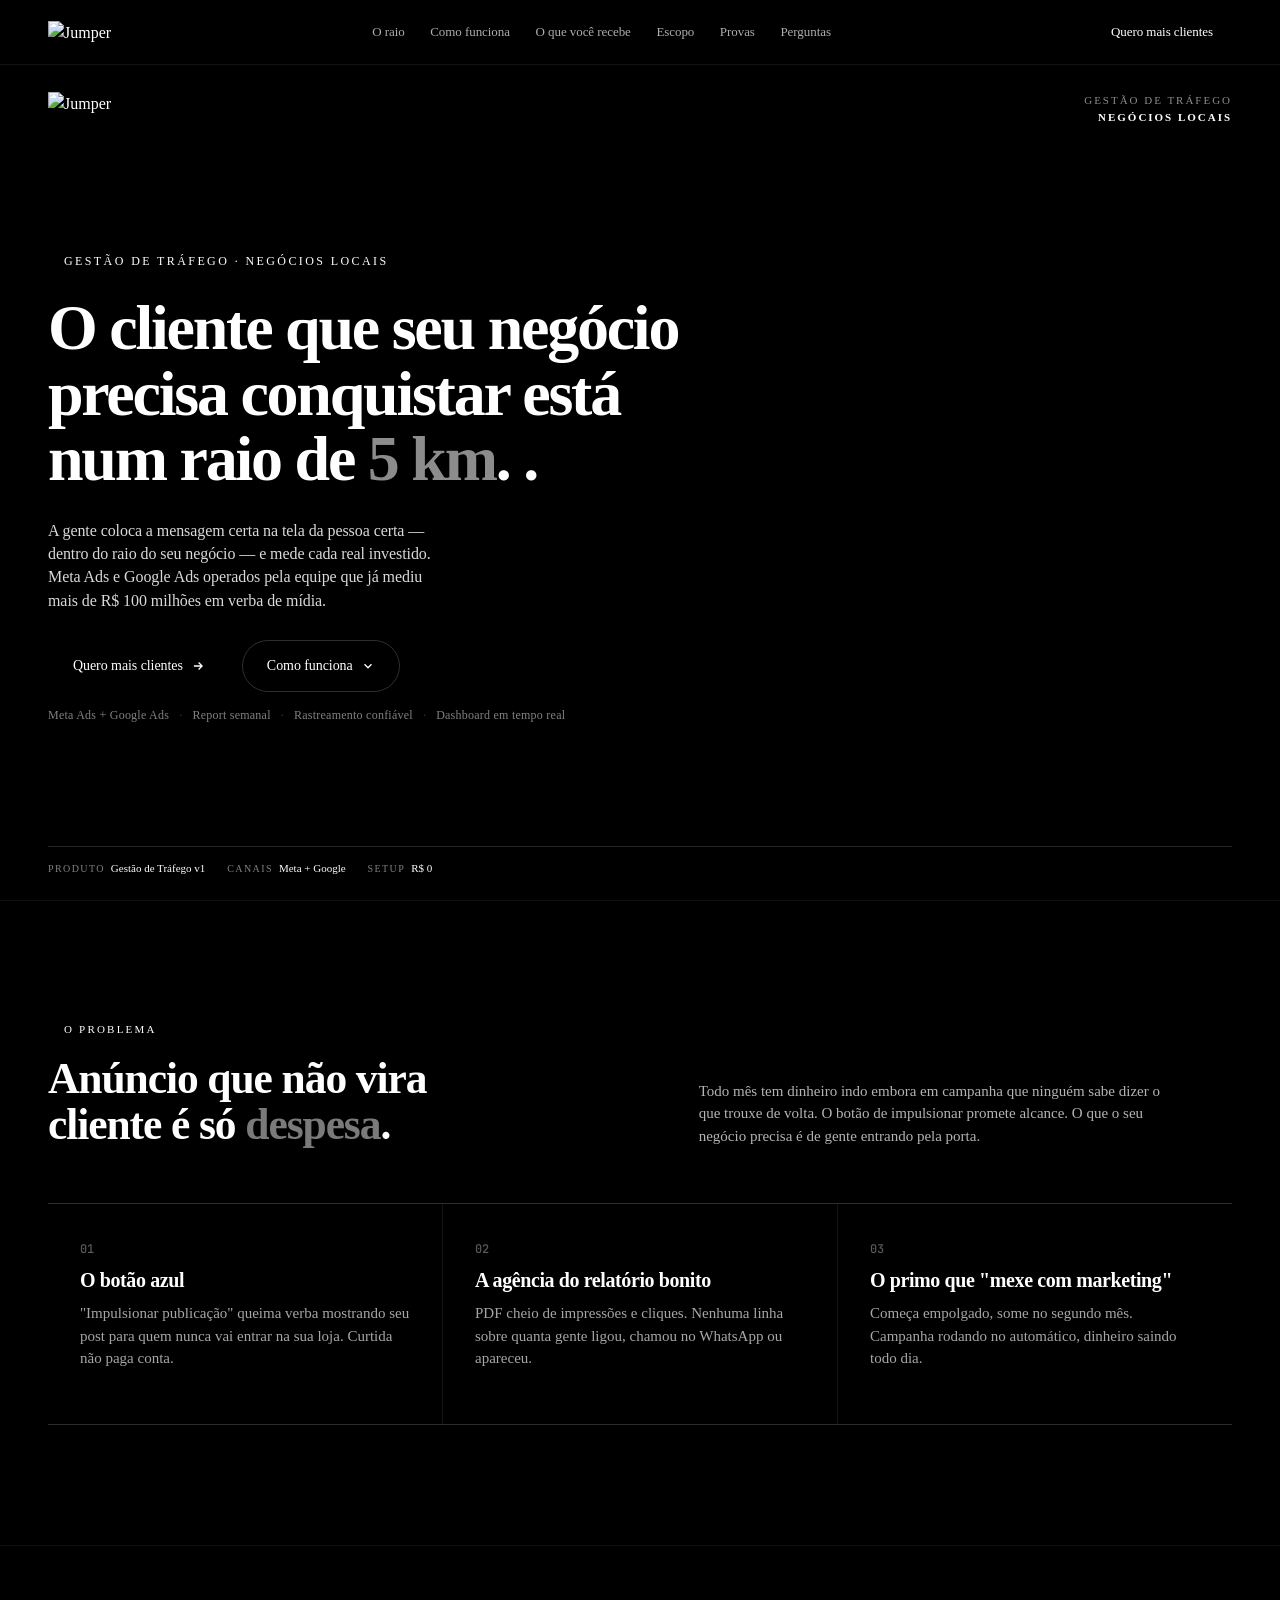
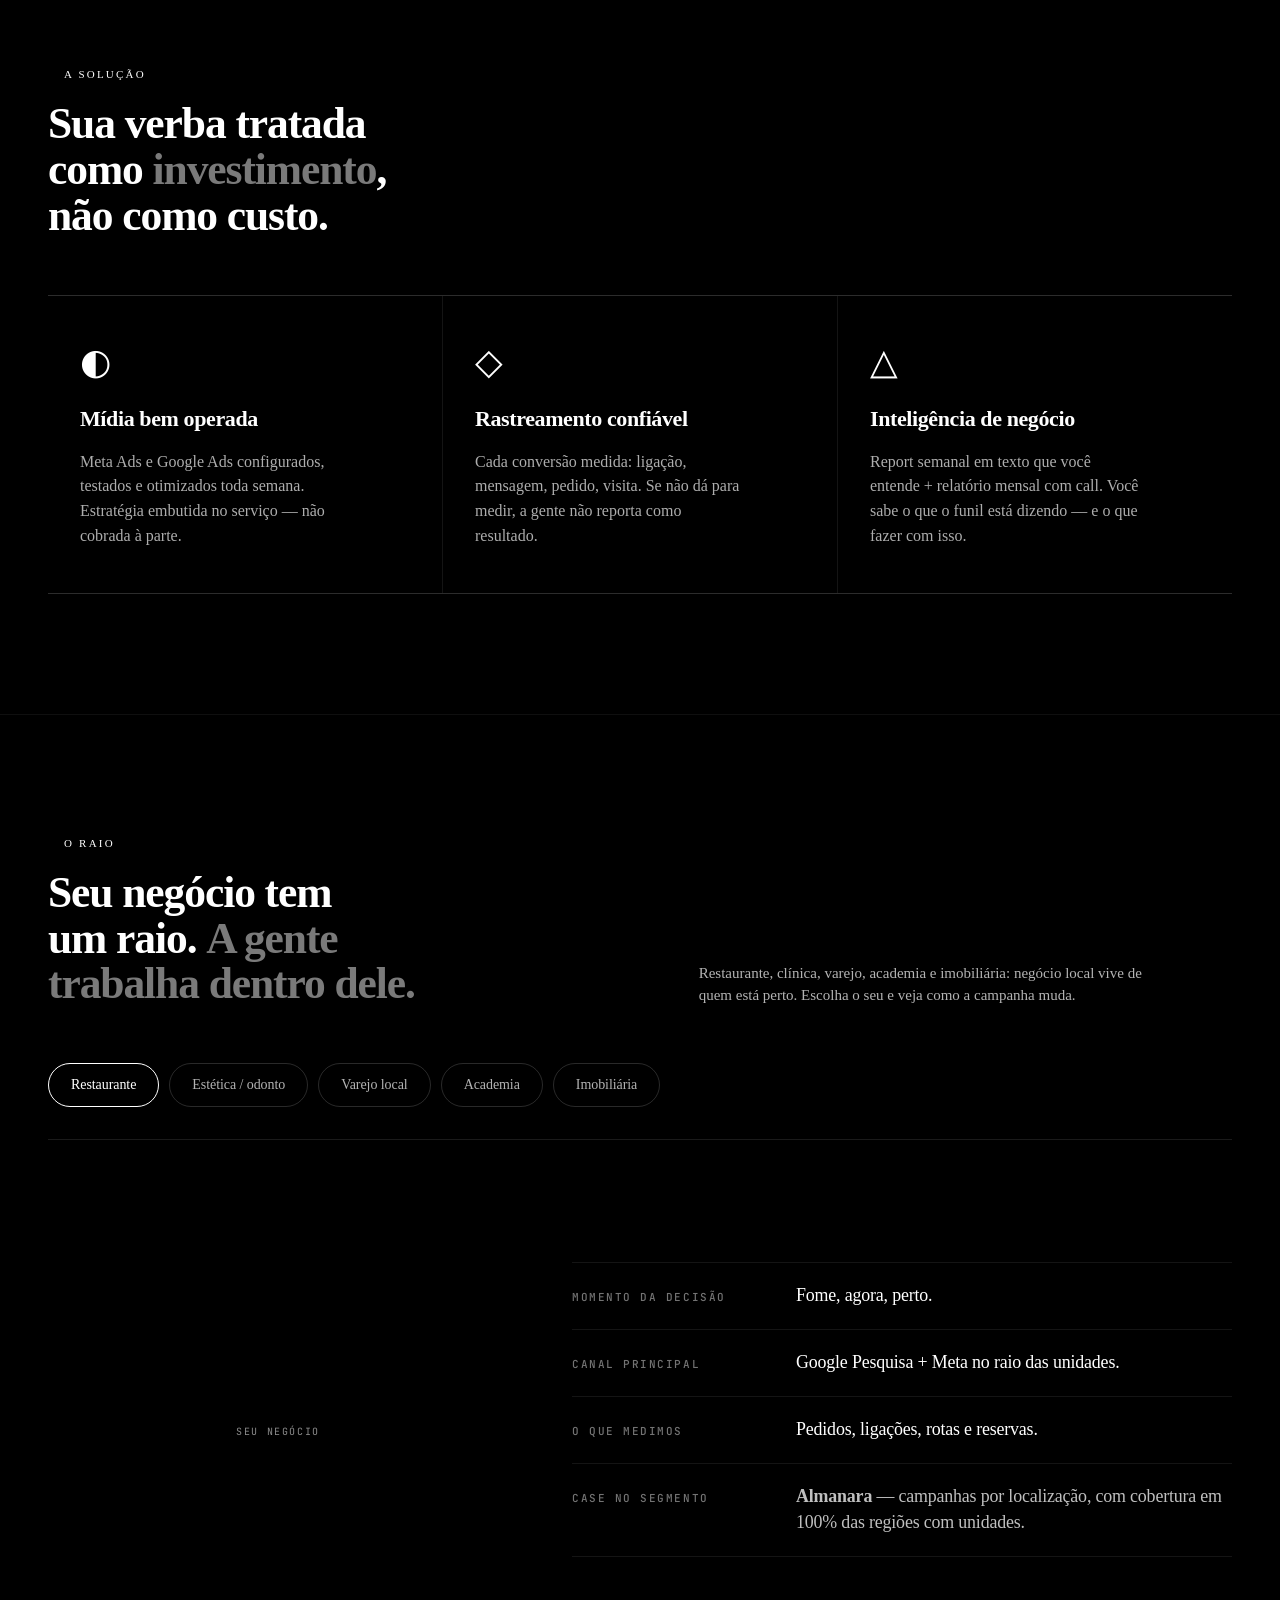
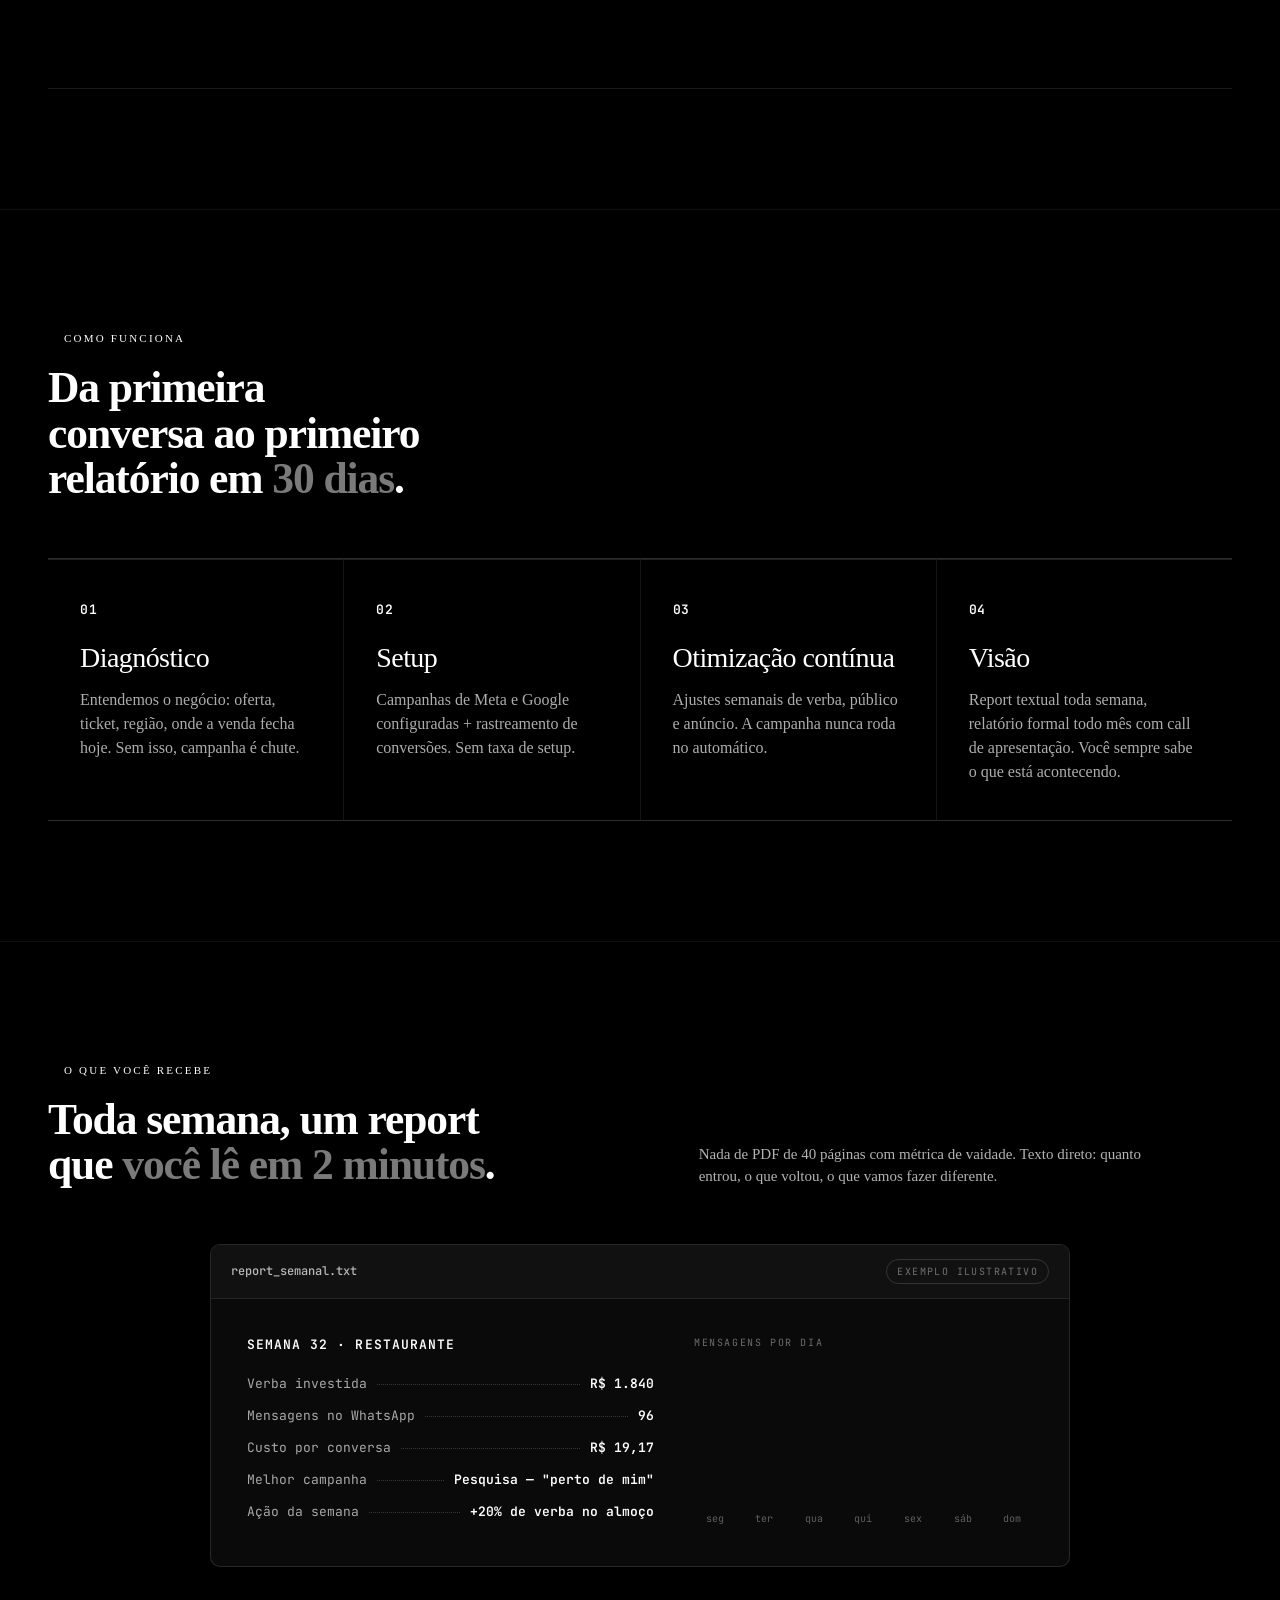
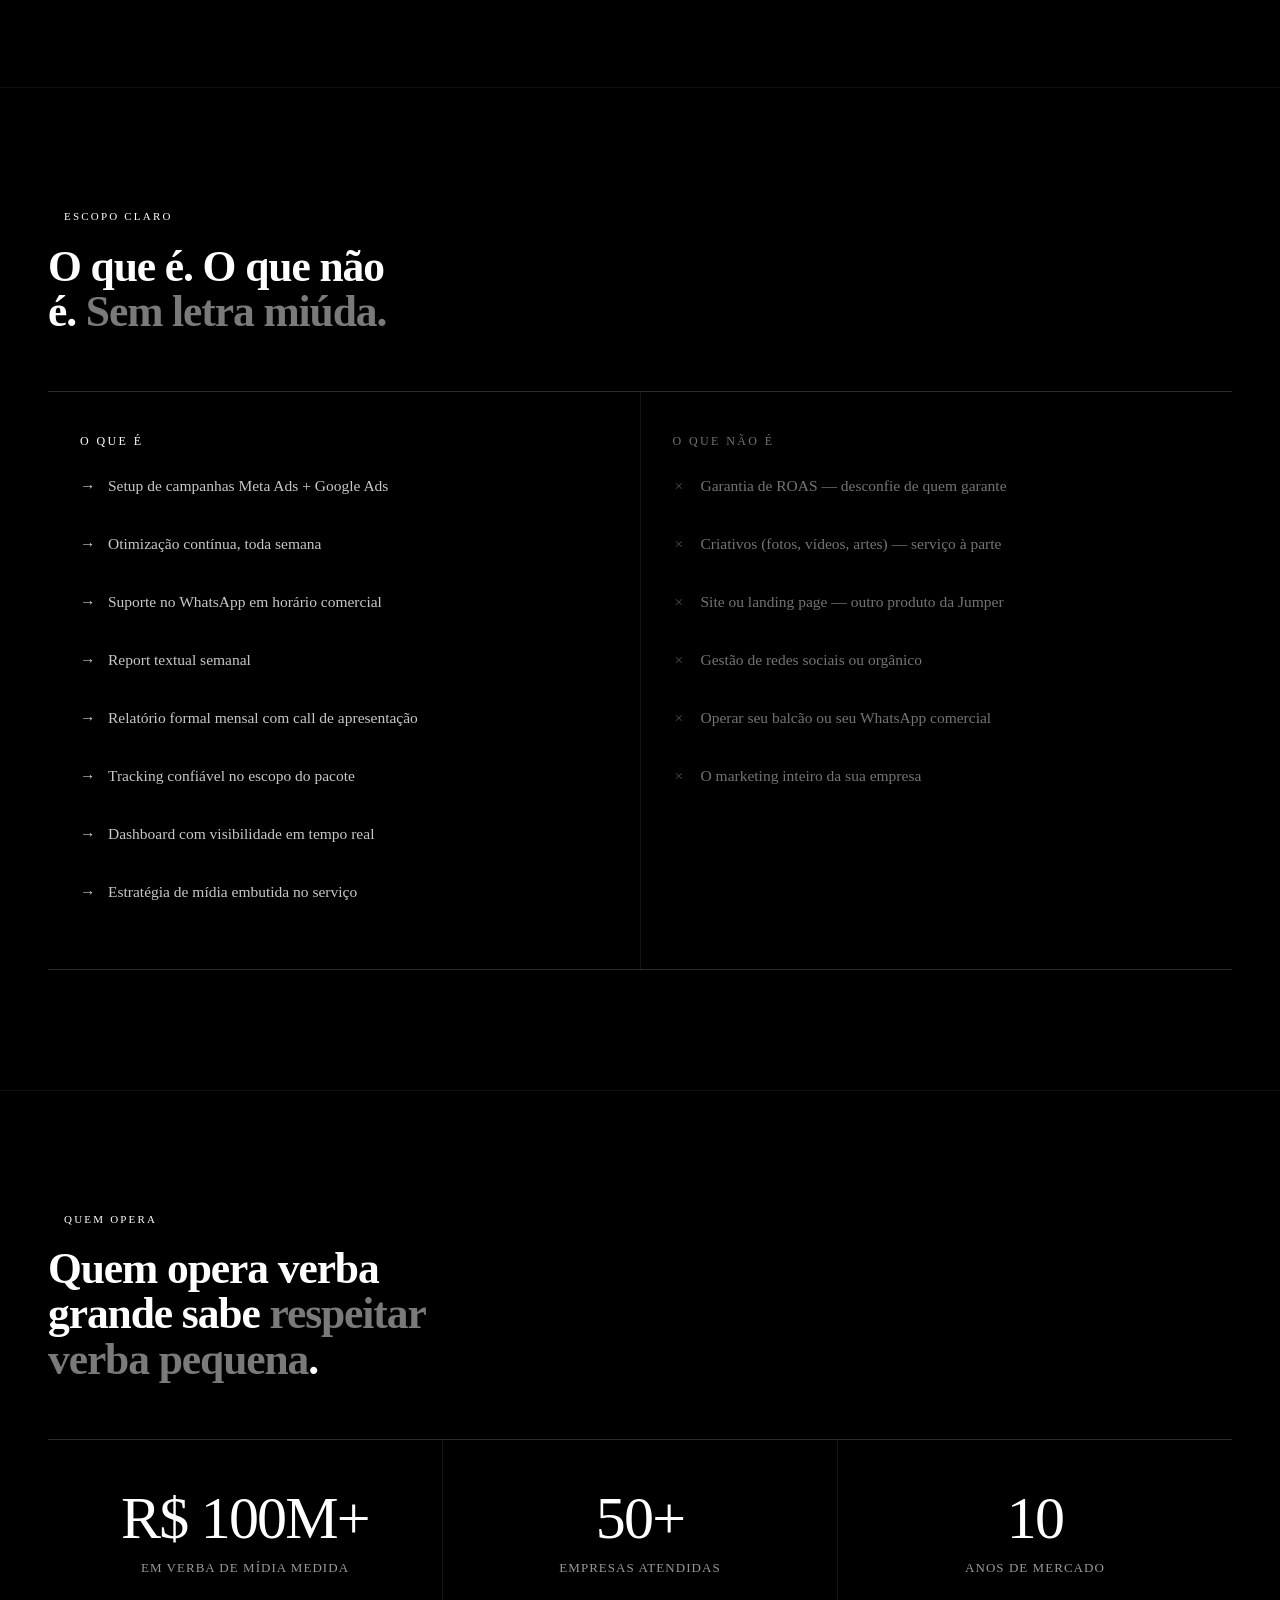
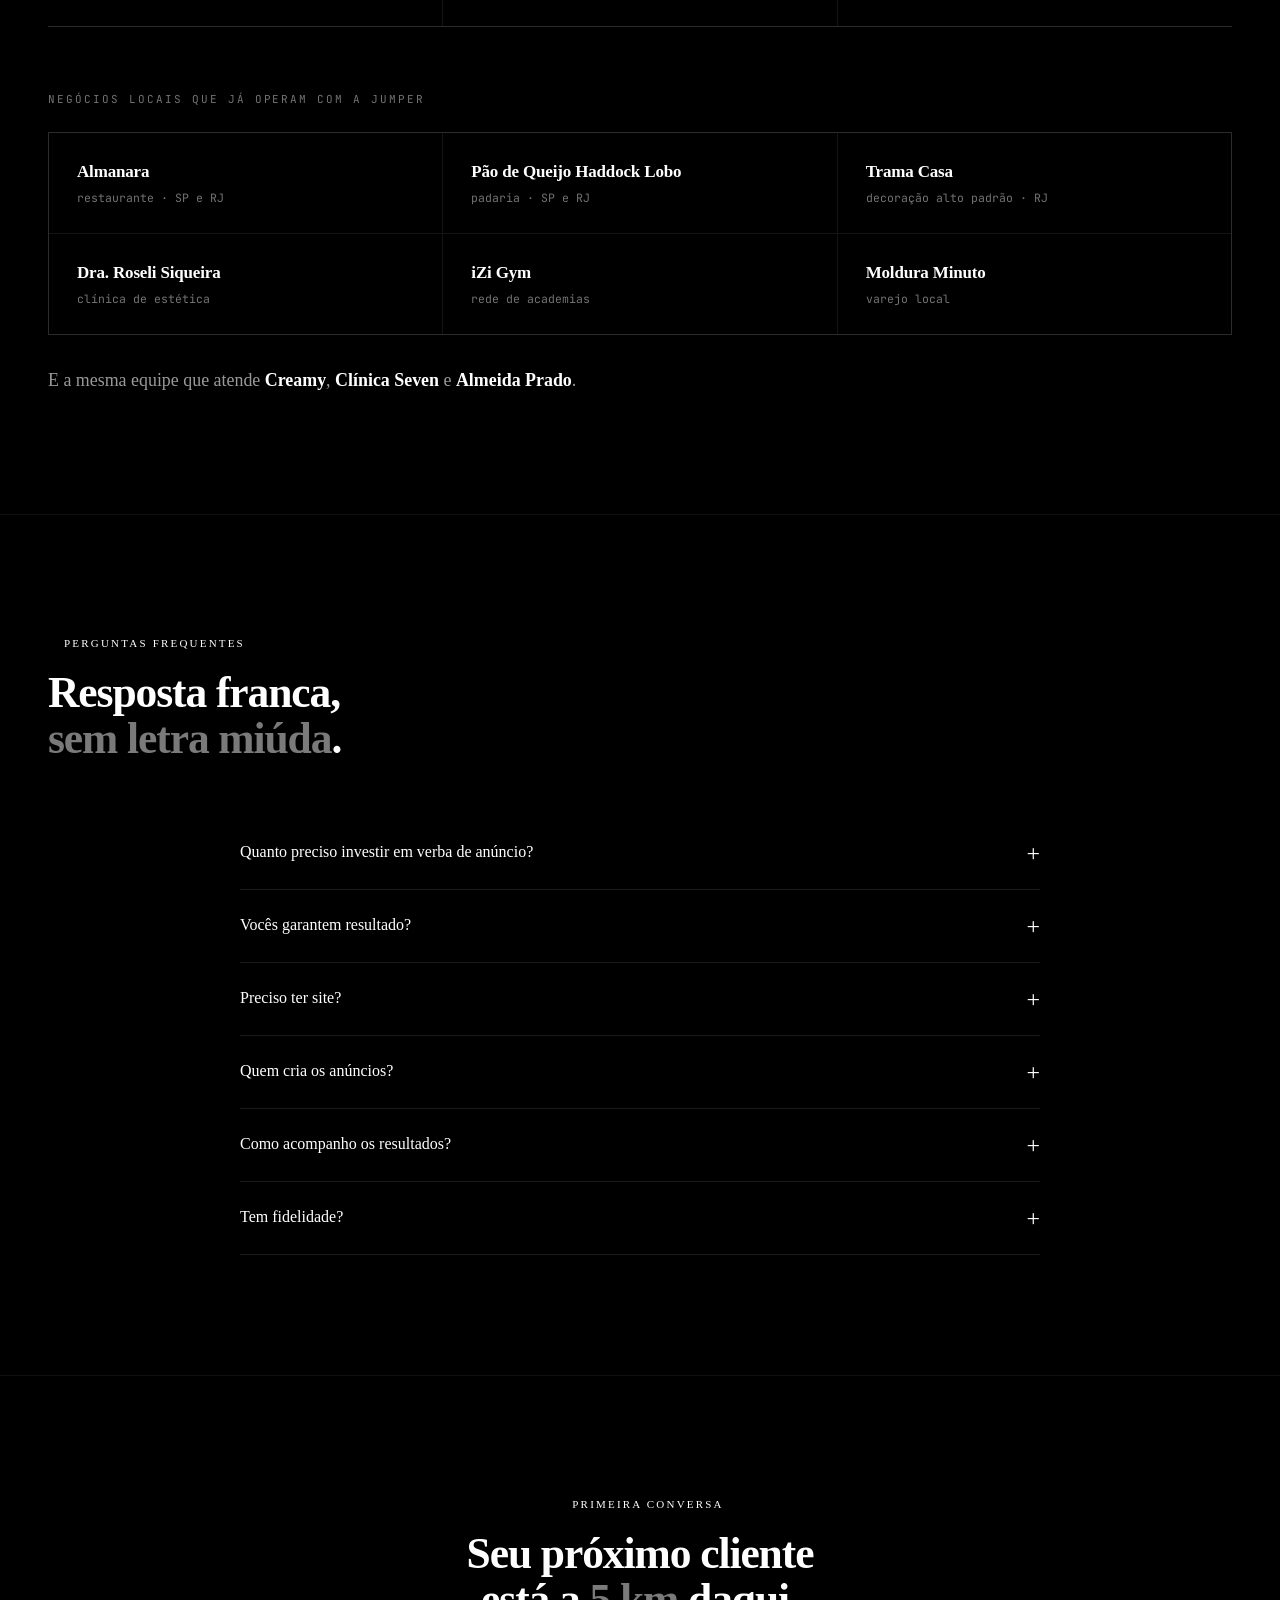
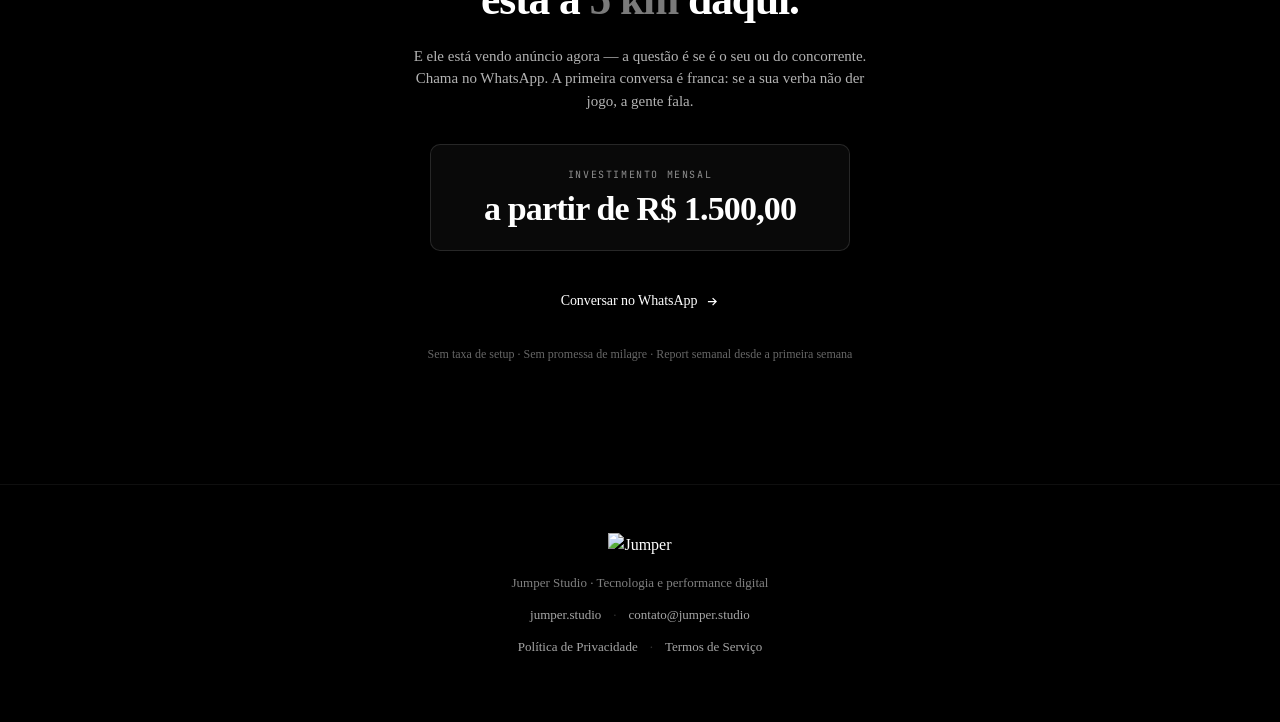
==== commit 214a3f4d: "Remove nota de fit alto da página de tráfego" ====
--- a/trafego/index.html
+++ b/trafego/index.html
@@ -192,8 +192,6 @@
       <button class="chip" data-niche="academia" role="tab" aria-selected="false">Academia</button>
       <button class="chip" data-niche="imobiliaria" role="tab" aria-selected="false">Imobiliária</button>
     </div>
-    <p class="niche-fit"><span>Fit alto também</span> Barbearias e salões de beleza.</p>
-
     <div class="radius-grid">
       <div class="radar-wrap" aria-hidden="true">
         <canvas id="radar"></canvas>
--- a/trafego/css/trafego.css
+++ b/trafego/css/trafego.css
@@ -125,7 +125,7 @@
   display: flex;
   flex-wrap: wrap;
   gap: 10px;
-  margin: 40px 0 12px;
+  margin: 40px 0 32px;
 }
 .chip {
   appearance: none;
@@ -148,20 +148,6 @@
   border-color: var(--jumper-orange);
   color: #fff;
 }
-.niche-fit {
-  margin: 0 0 32px;
-  font-size: 13px;
-  color: rgba(255,255,255,0.58);
-}
-.niche-fit span {
-  margin-right: 8px;
-  font-family: 'JetBrains Mono', ui-monospace, monospace;
-  font-size: 10px;
-  letter-spacing: 0.12em;
-  text-transform: uppercase;
-  color: var(--jumper-orange);
-}
-
 .radius-grid {
   display: grid;
   grid-template-columns: 1fr;
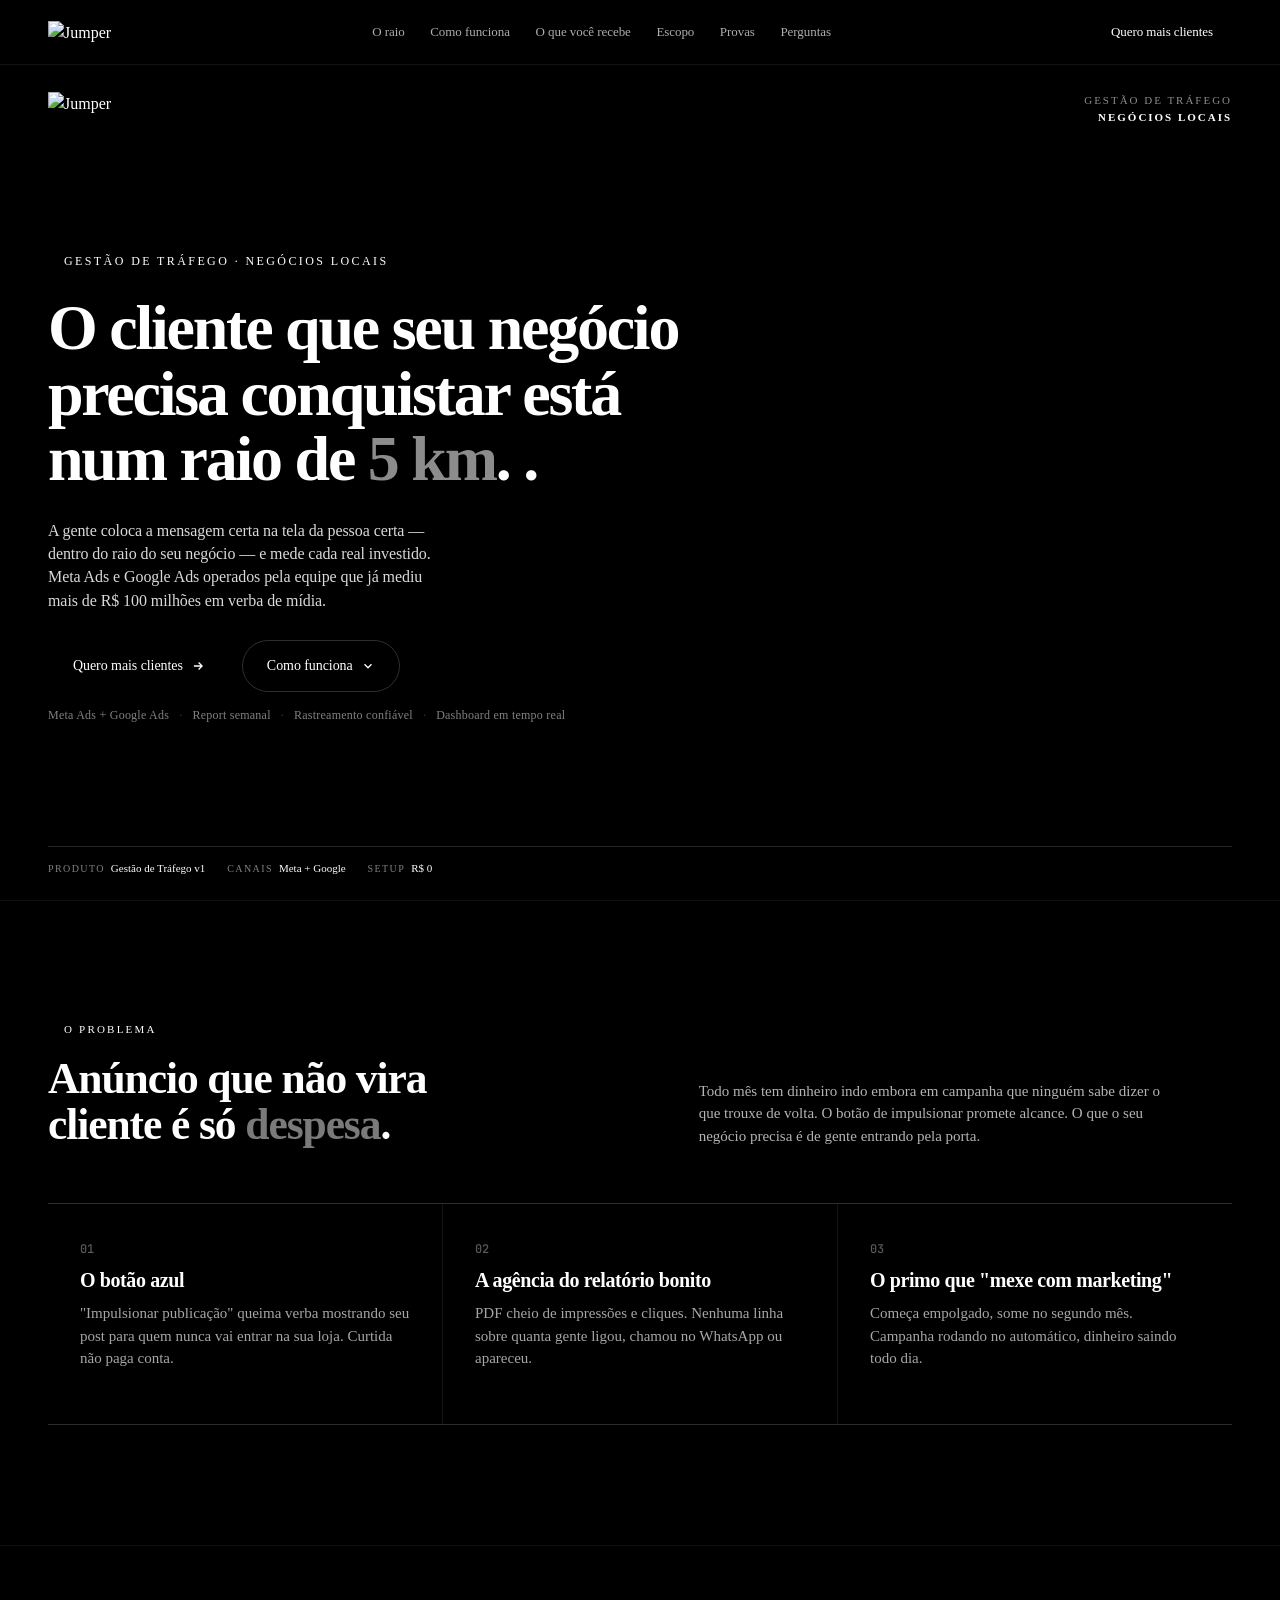
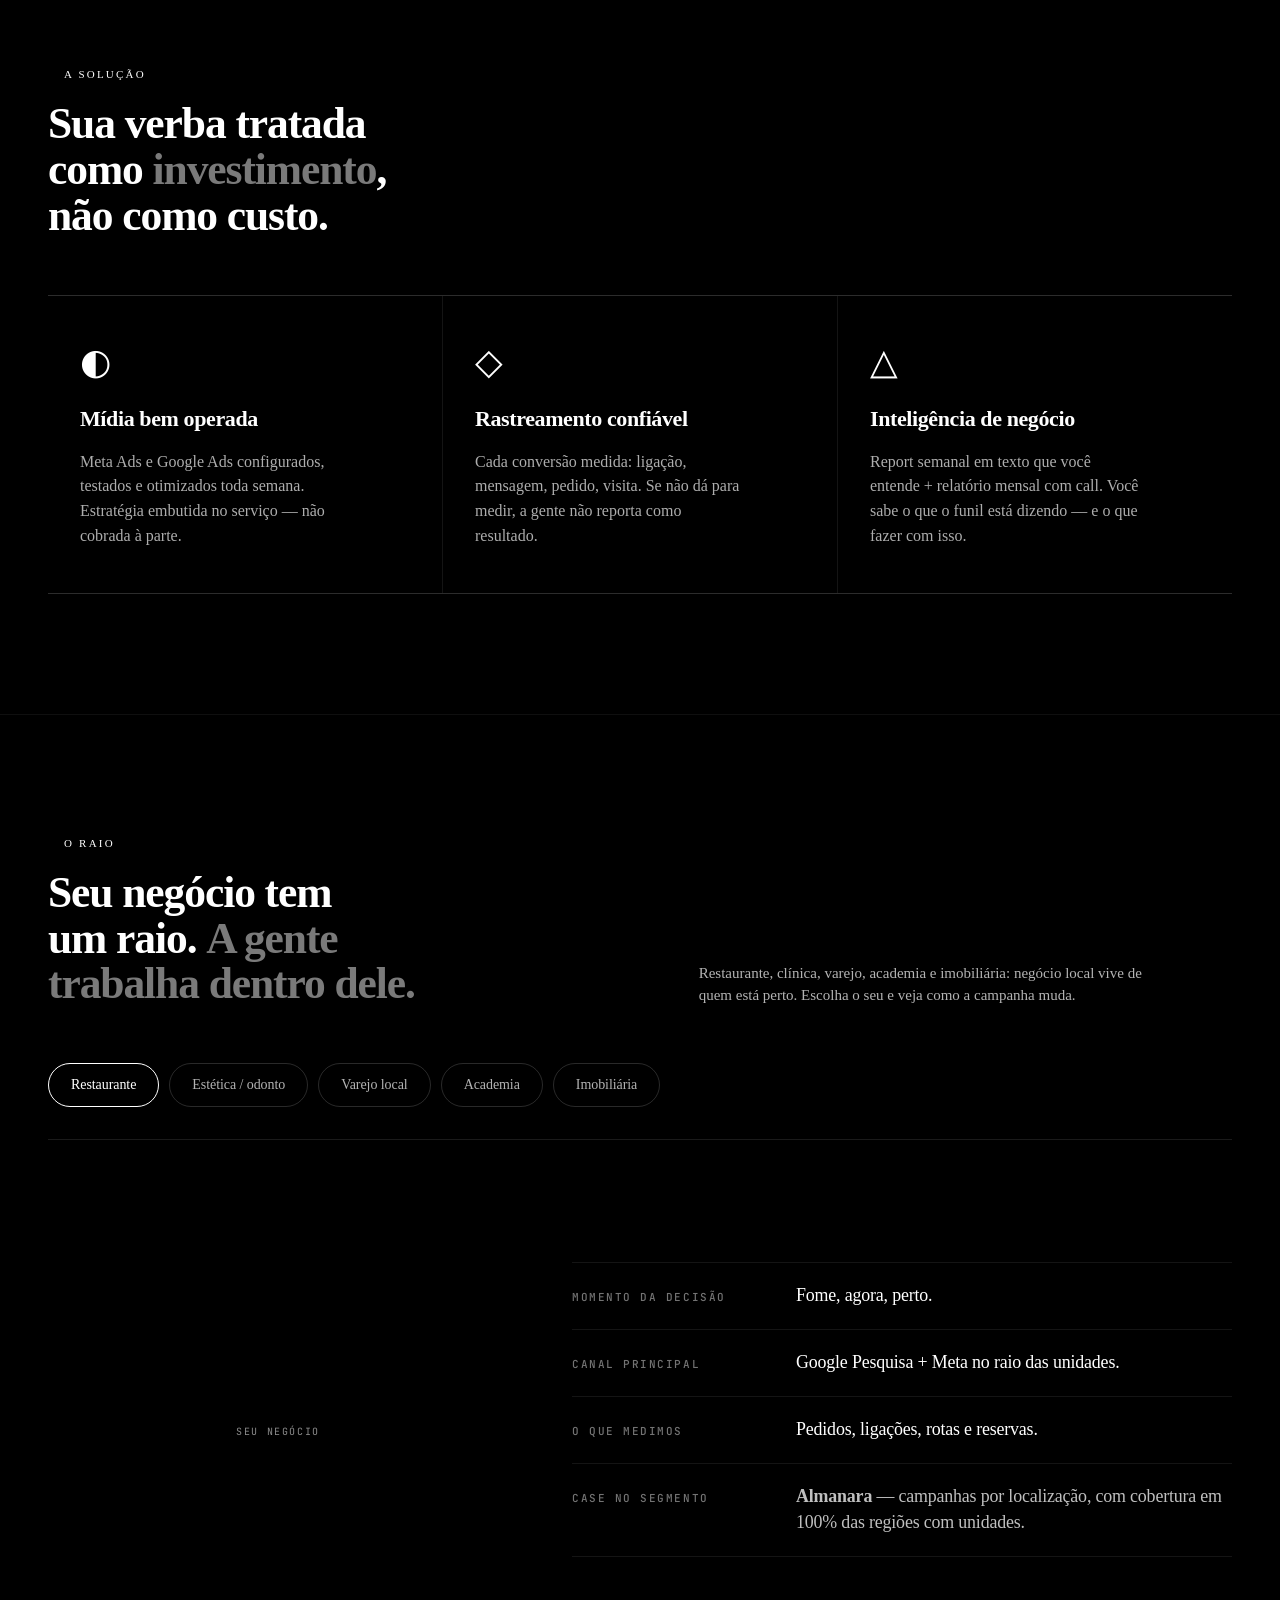
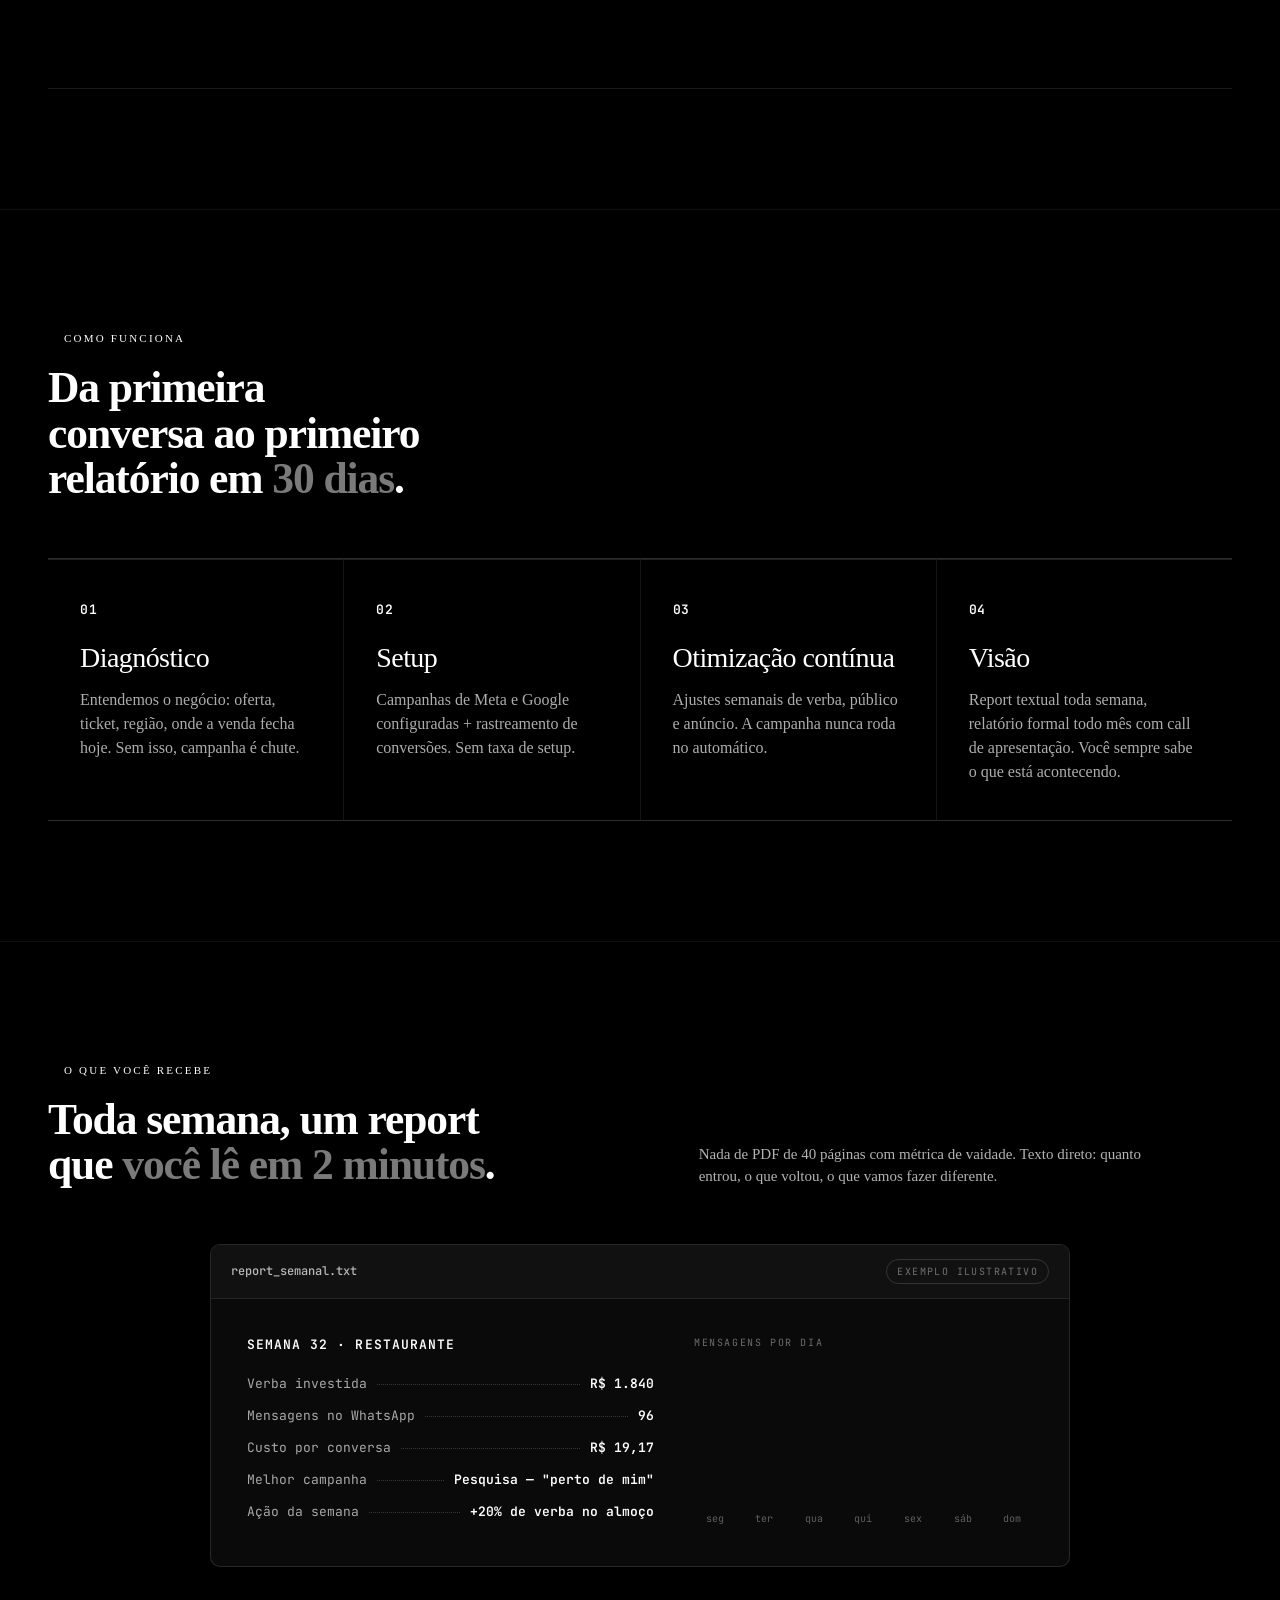
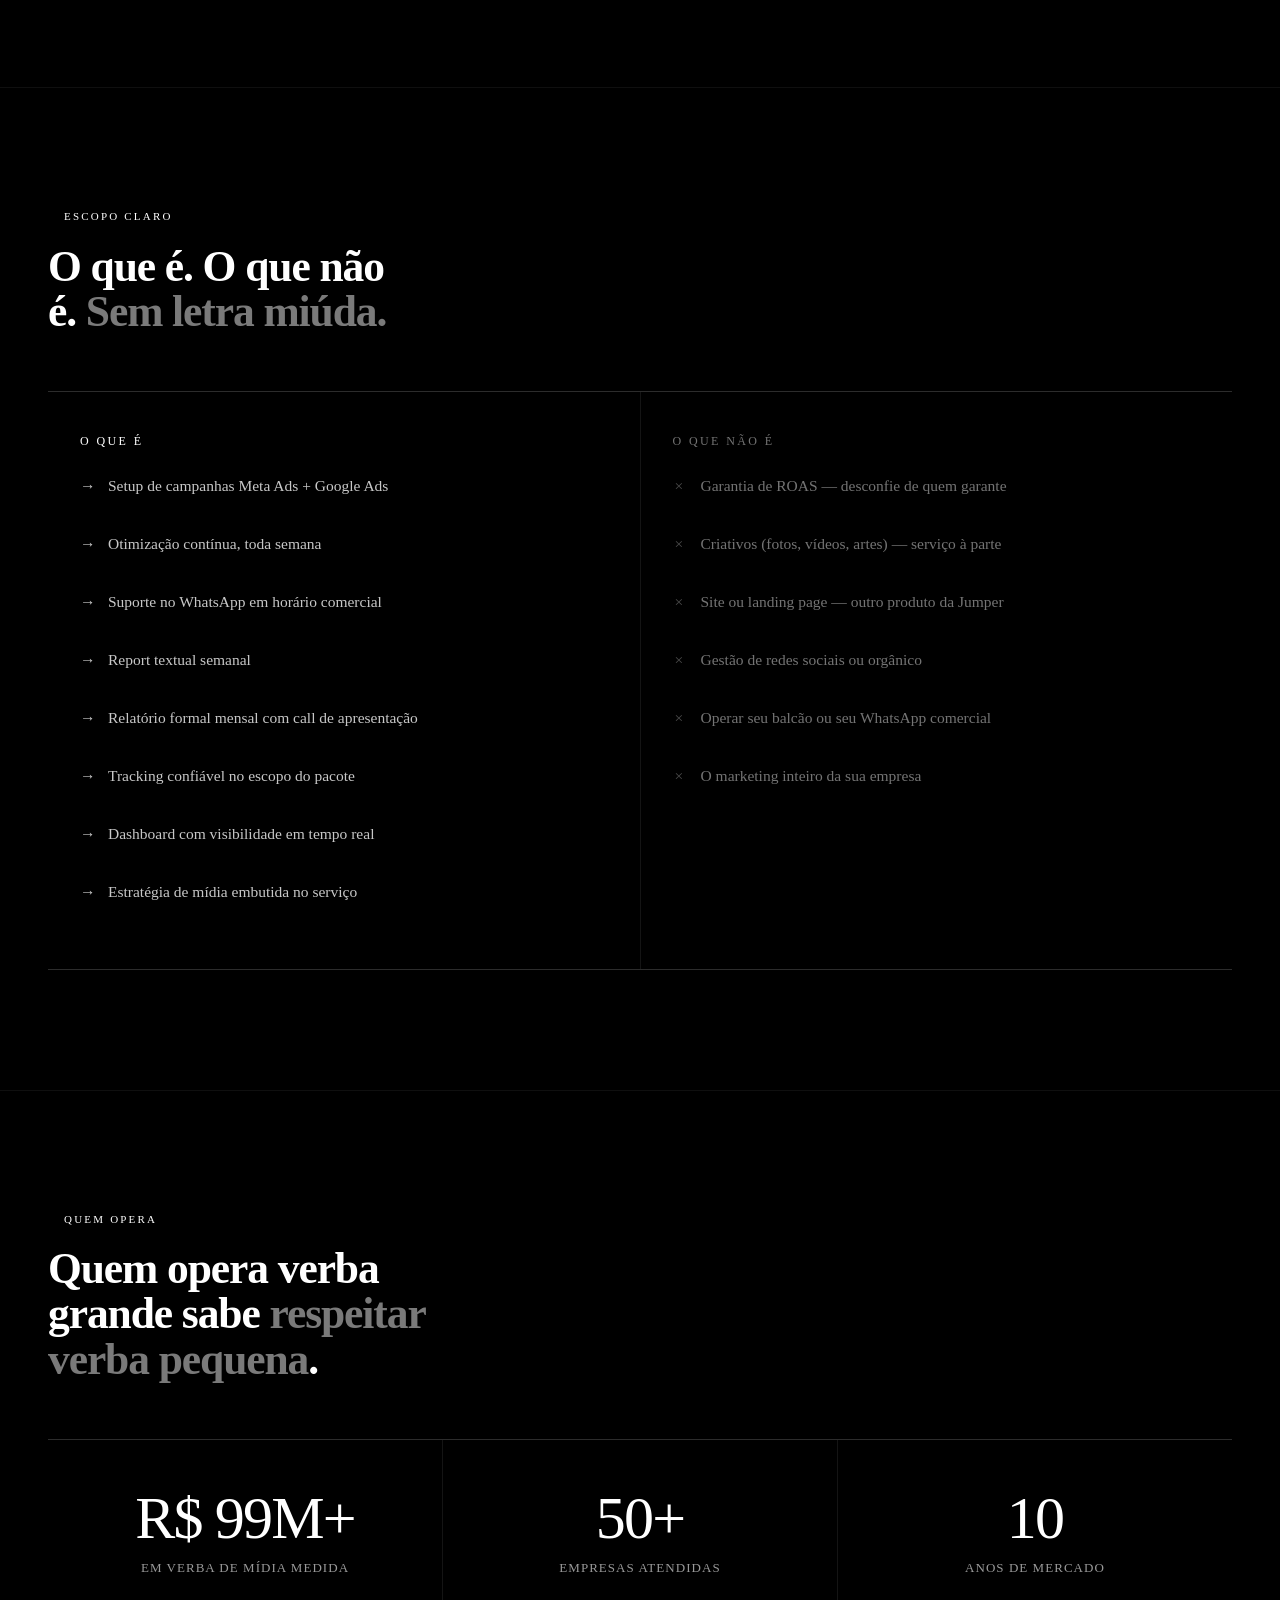
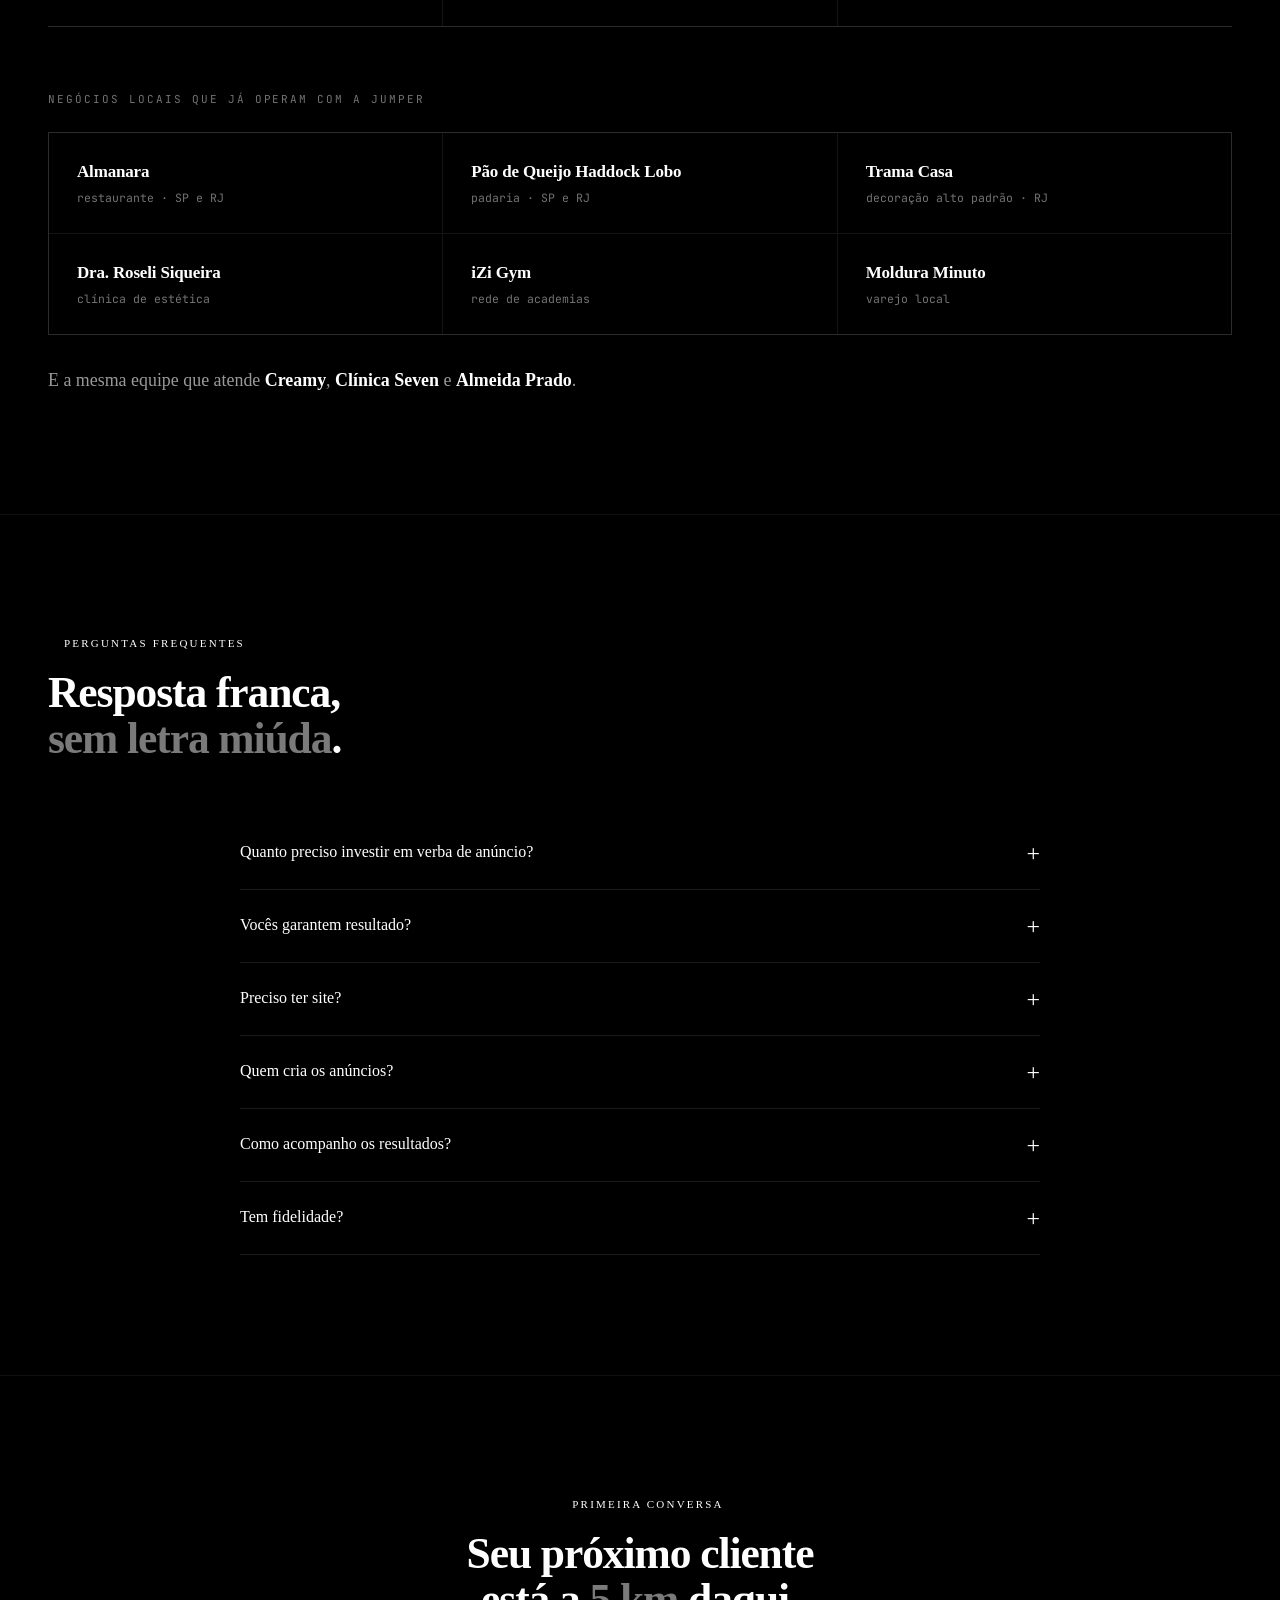
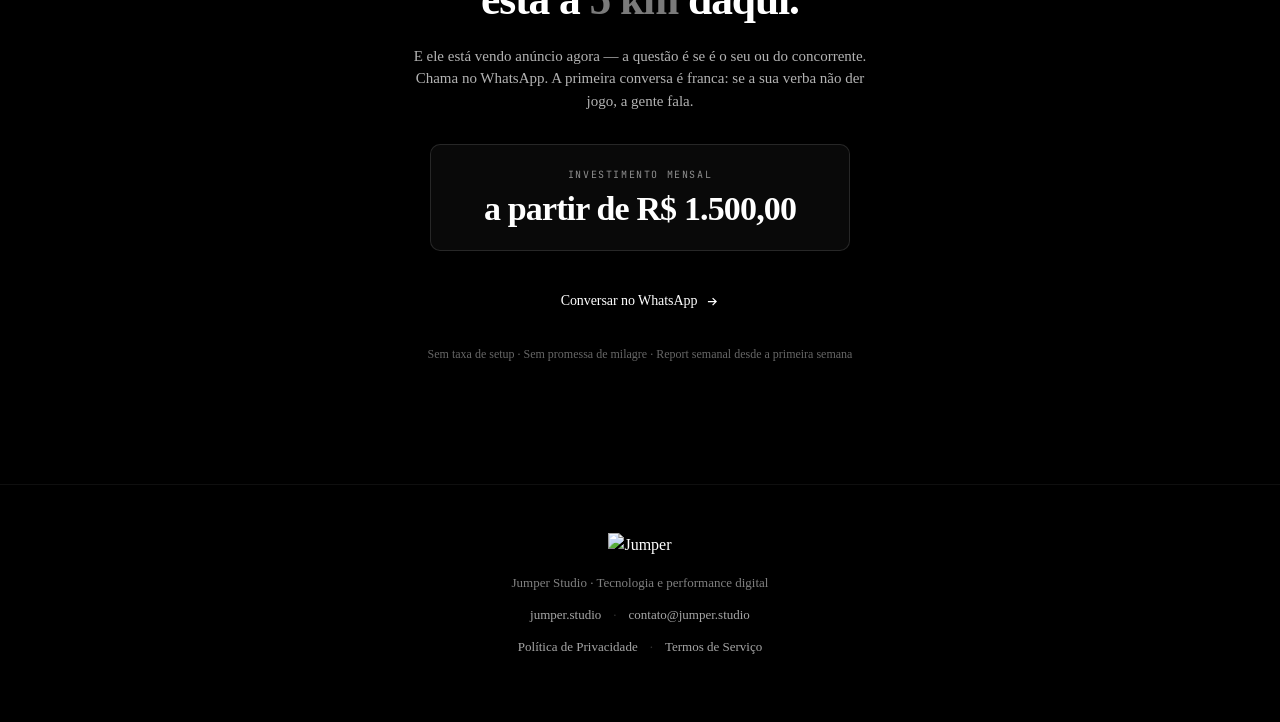
==== commit ee37057c: "Deixa respostas do FAQ em laranja" ====
--- a/trafego/index.html
+++ b/trafego/index.html
@@ -14,7 +14,7 @@
 <link href="https://fonts.googleapis.com/css2?family=JetBrains+Mono:wght@400;500;600&display=swap" rel="stylesheet">
 <link rel="stylesheet" href="../colors_and_type.css?v=2">
 <link rel="stylesheet" href="../css/site.css?v=2">
-<link rel="stylesheet" href="/trafego/css/trafego.css?v=4">
+<link rel="stylesheet" href="/trafego/css/trafego.css?v=6">
 
 <!-- Meta Pixel — substituir PIXEL_ID antes de publicar -->
 <!-- <script>...pixel...</script> -->
--- a/trafego/css/trafego.css
+++ b/trafego/css/trafego.css
@@ -566,10 +566,10 @@
   padding: 0 0 24px;
   font-size: 15px;
   line-height: 1.6;
-  color: rgba(255,255,255,0.88);
+  color: var(--jumper-orange);
   max-width: 64ch;
 }
-.faq-a p { margin: 0; }
+.faq-a p { margin: 0; color: inherit; }
 
 /* ============ FINAL CTA ============ */
 
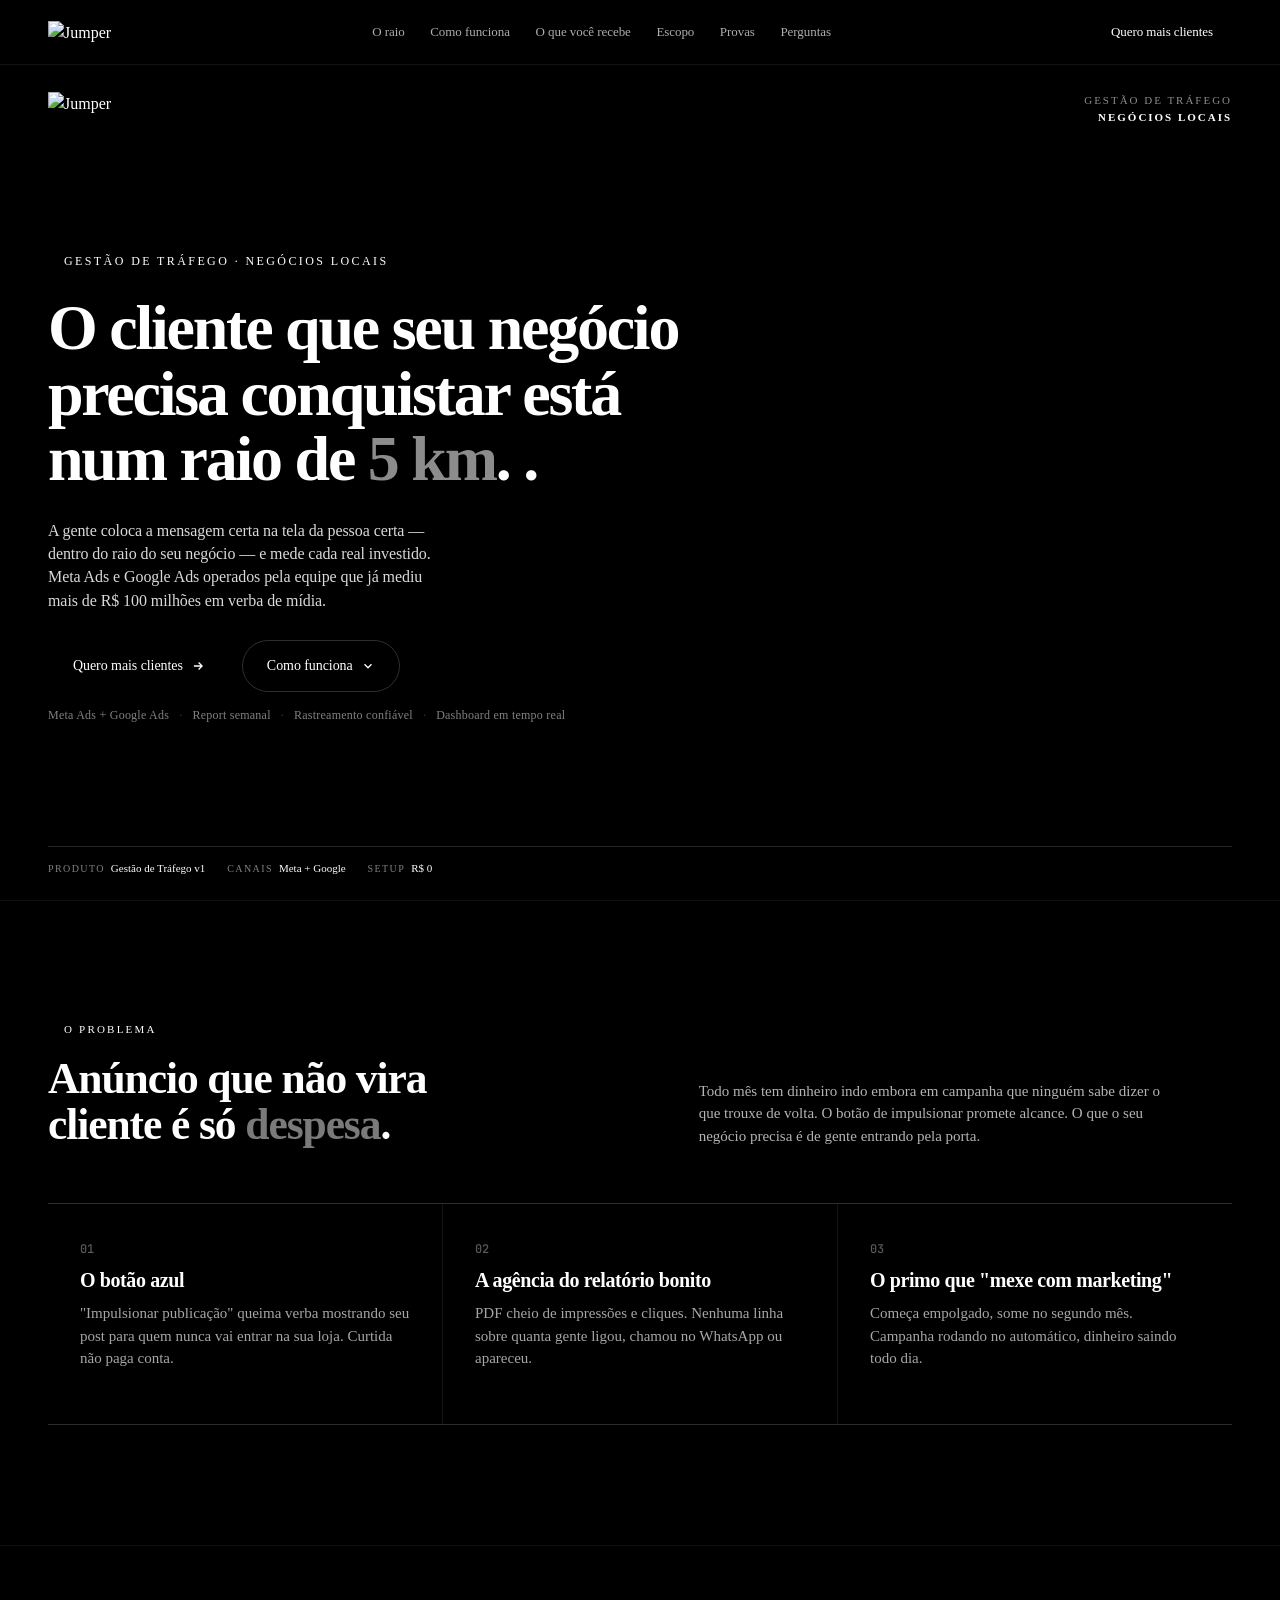
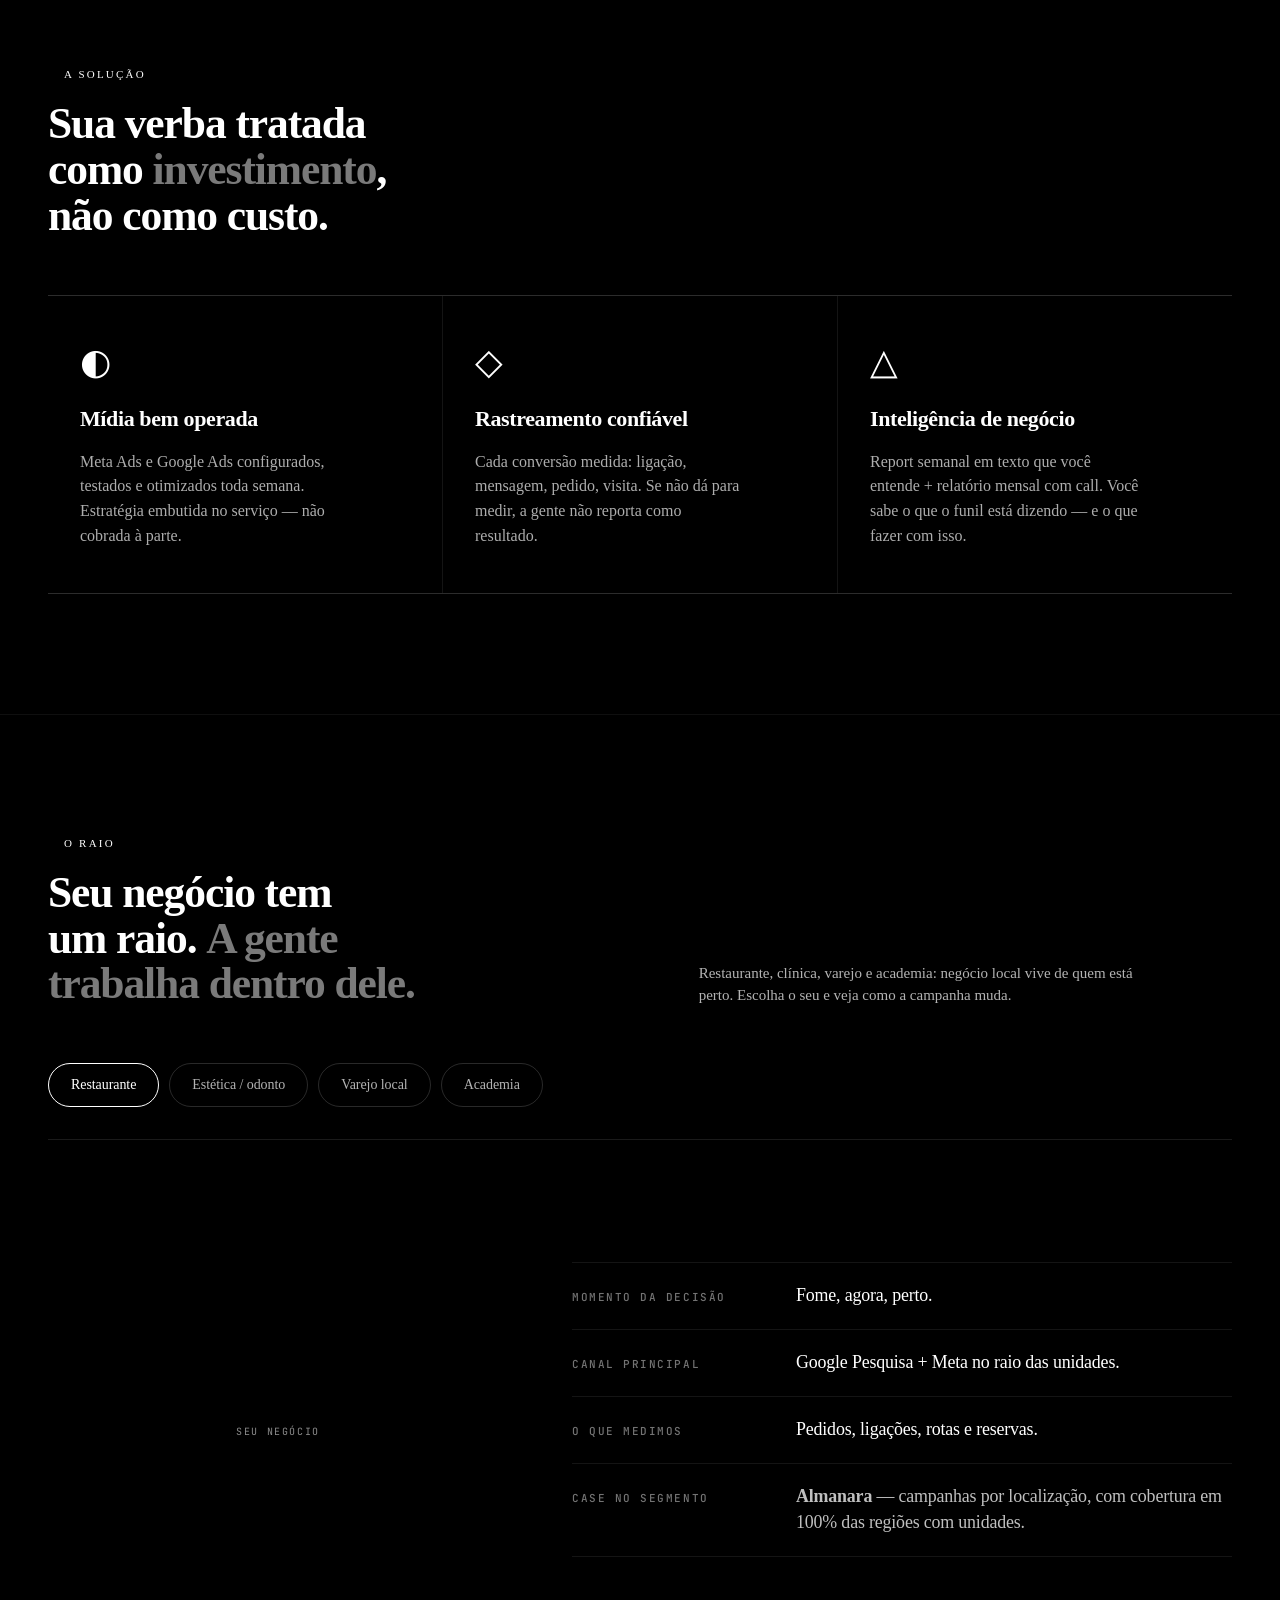
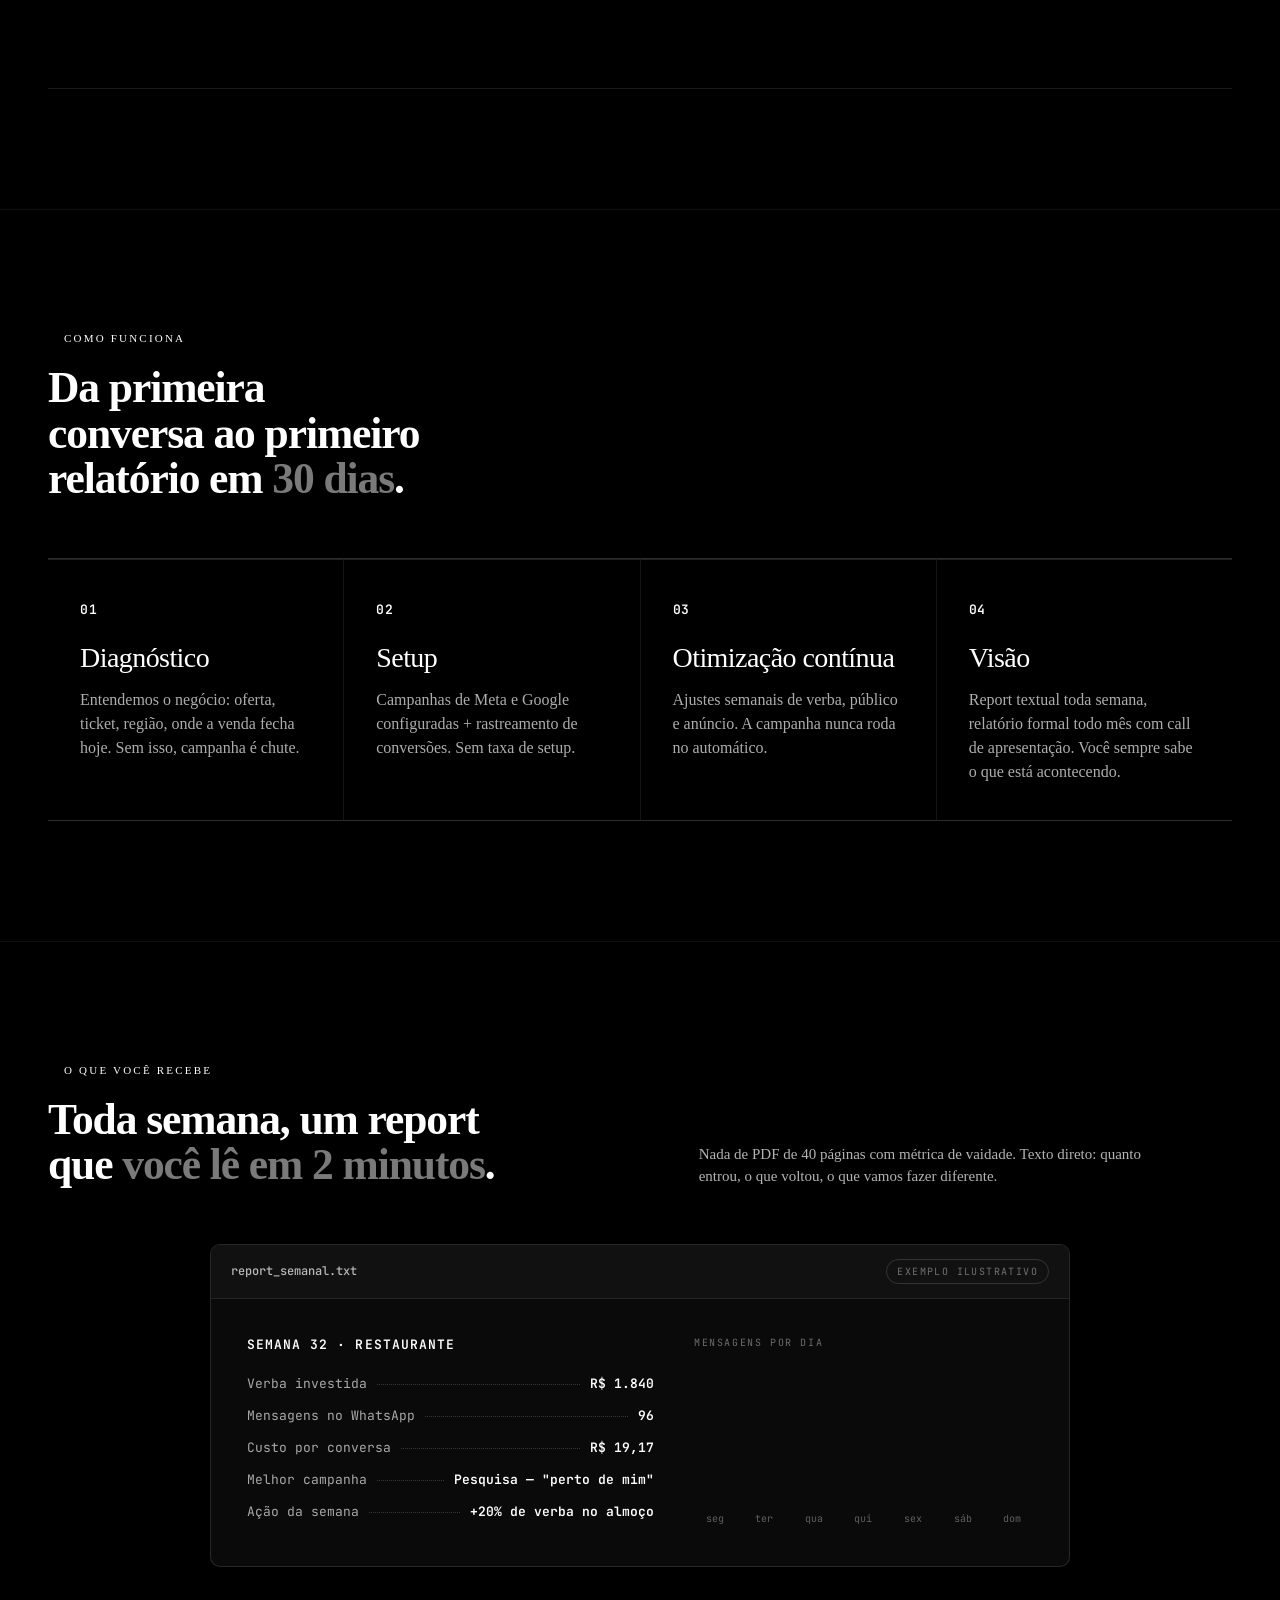
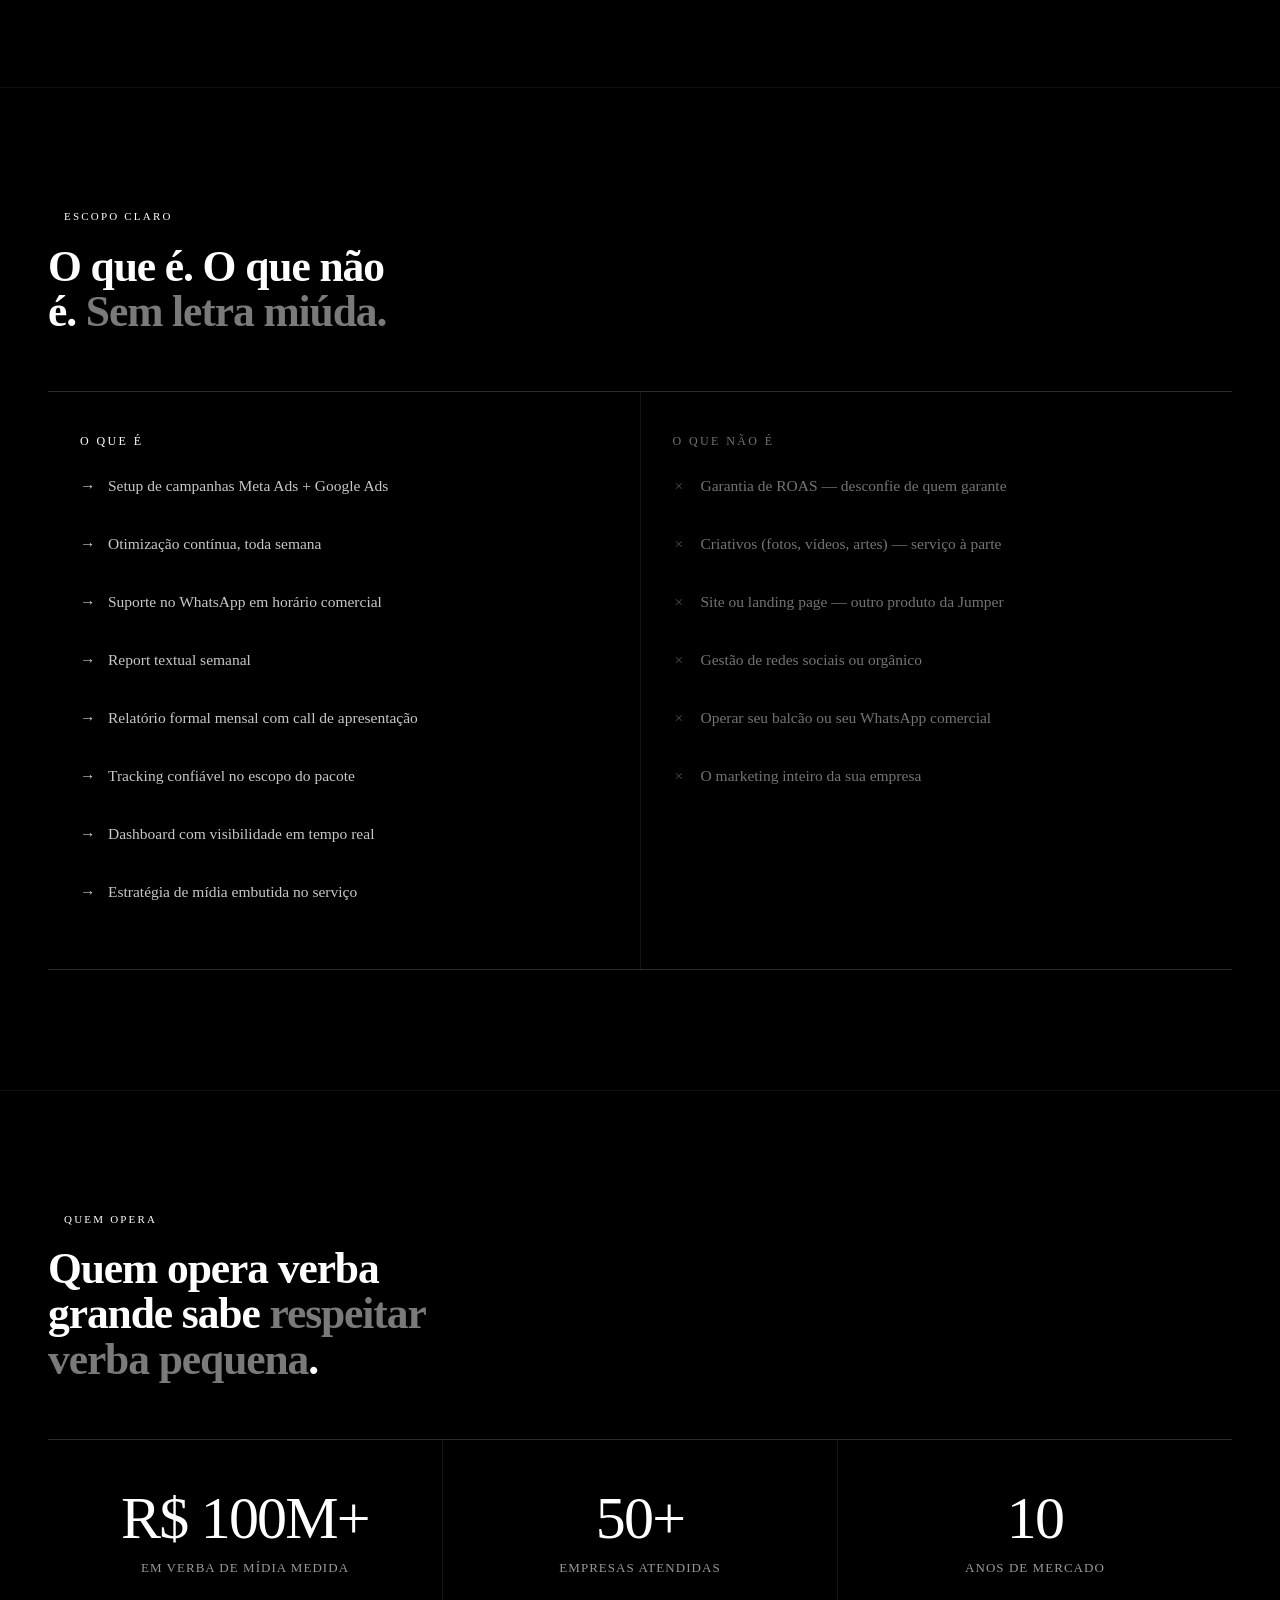
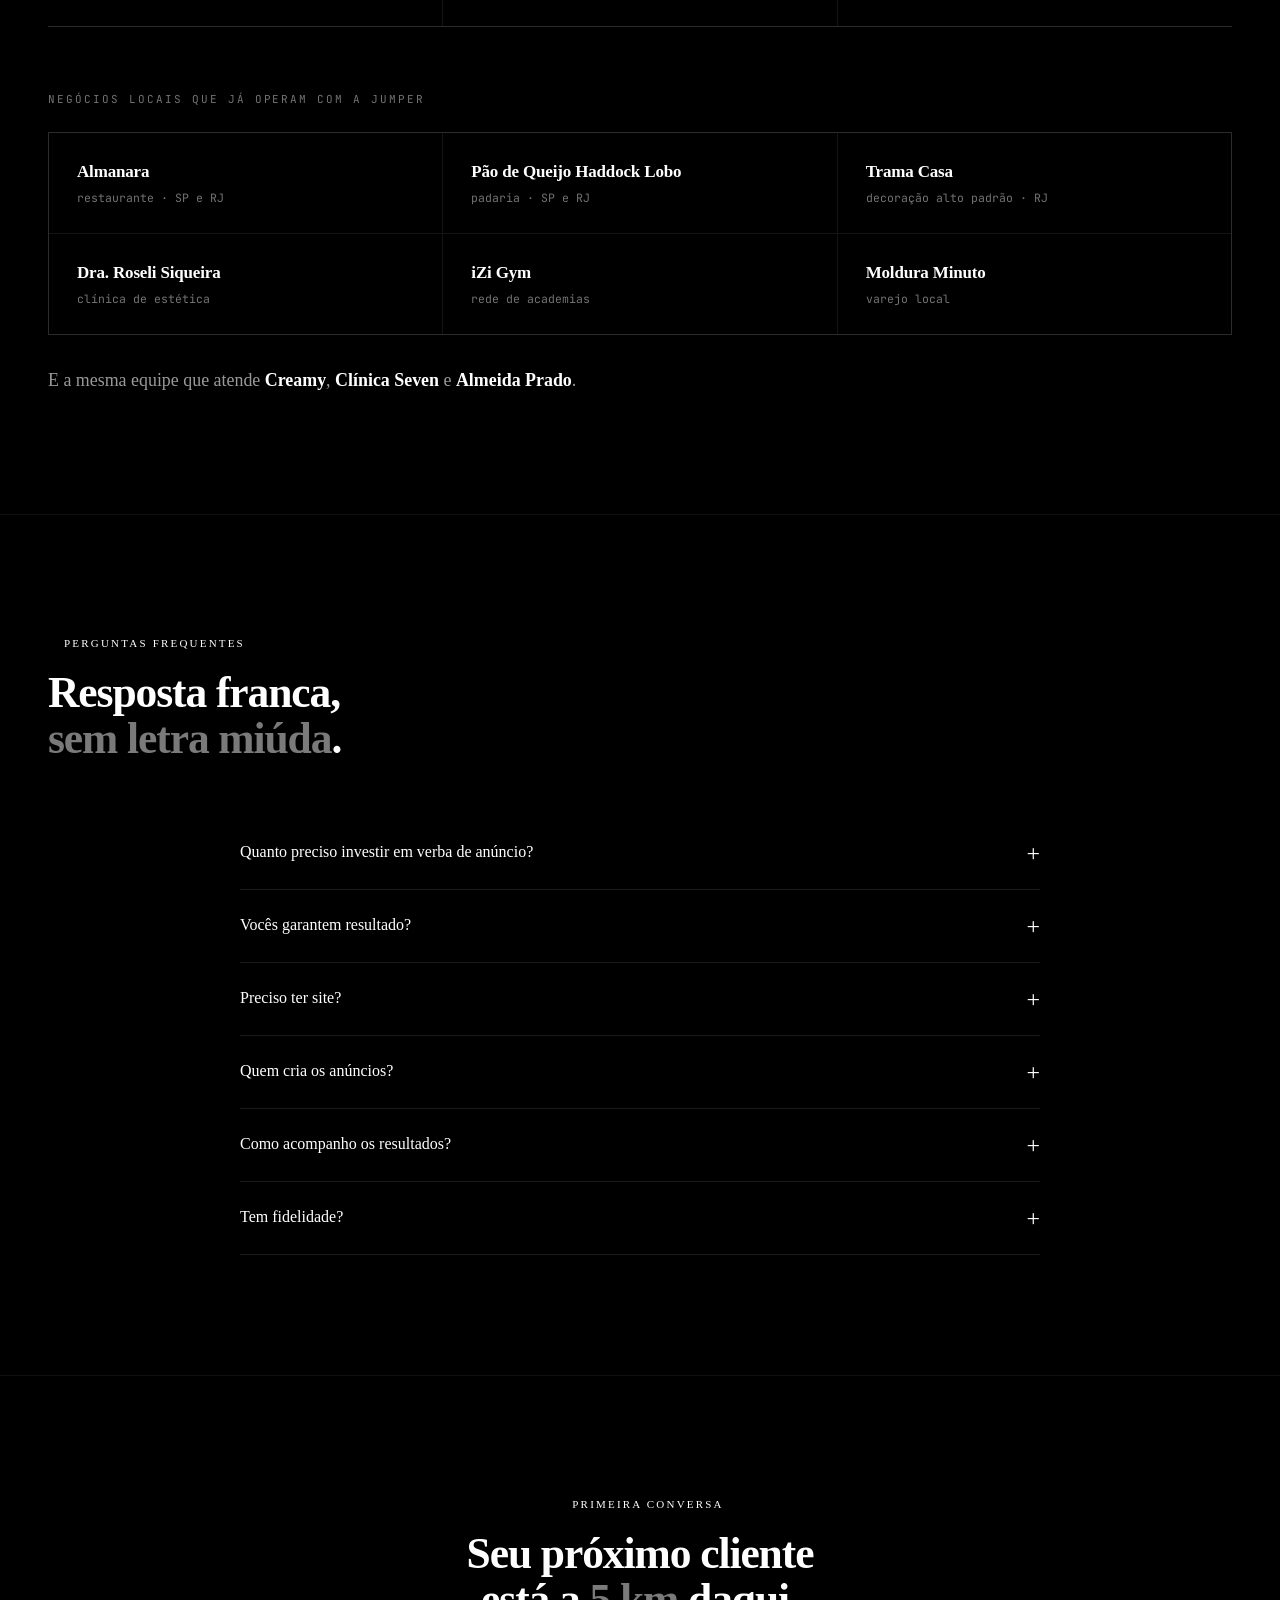
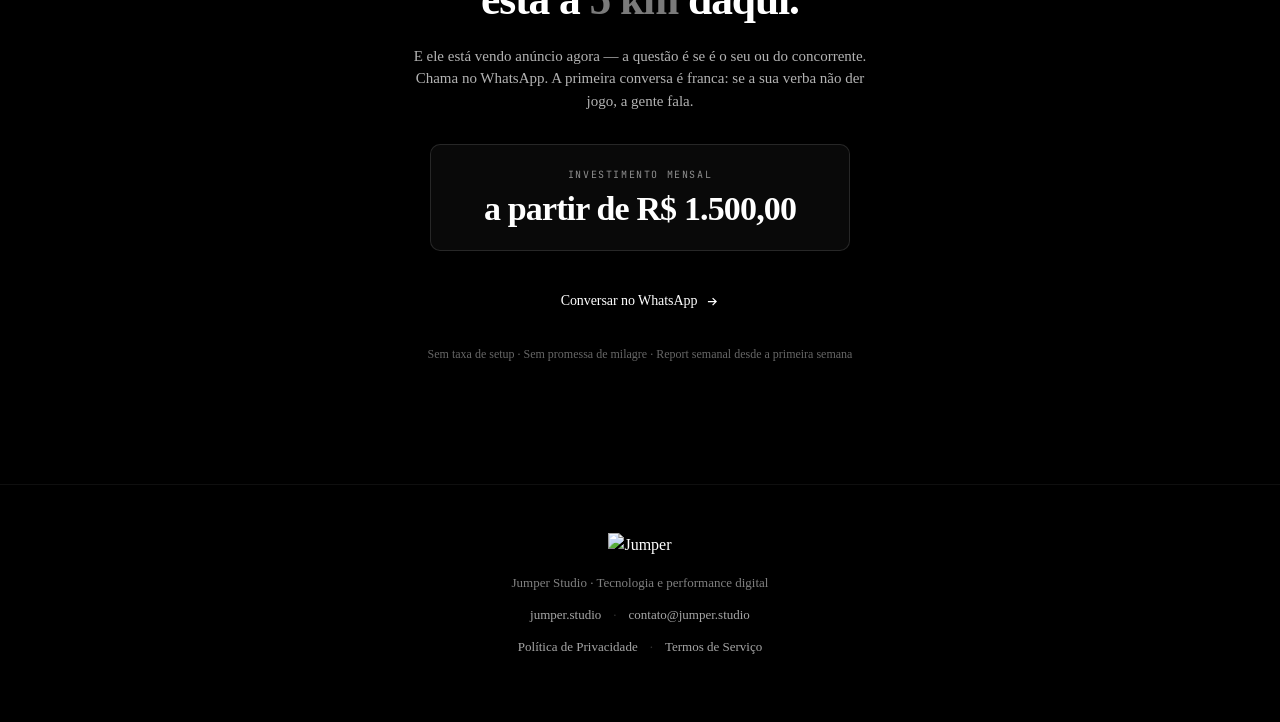
==== commit 5f68b397: "Remove imobiliária da página de tráfego" ====
--- a/trafego/index.html
+++ b/trafego/index.html
@@ -4,7 +4,7 @@
 <meta charset="utf-8">
 <meta name="viewport" content="width=device-width, initial-scale=1">
 <title>Gestão de Tráfego para Negócios Locais — Jumper Studio</title>
-<meta name="description" content="Meta Ads e Google Ads operados pela equipe que já mediu R$ 100M+ em verba. Report semanal, rastreamento confiável e inteligência de negócio para restaurantes, clínicas, varejo, academias e imobiliárias.">
+<meta name="description" content="Meta Ads e Google Ads operados pela equipe que já mediu R$ 100M+ em verba. Report semanal, rastreamento confiável e inteligência de negócio para restaurantes, clínicas, varejo e academias.">
 <meta property="og:title" content="Gestão de Tráfego para Negócios Locais — Jumper Studio">
 <meta property="og:description" content="O cliente que seu negócio precisa conquistar está num raio de 5 km. A gente faz ele te encontrar — e mede cada real.">
 <meta property="og:type" content="website">
@@ -181,7 +181,7 @@
         <h2 class="sec-title">Seu negócio tem um raio. <em>A gente trabalha dentro dele.</em></h2>
       </div>
       <p class="sec-lede">
-        Restaurante, clínica, varejo, academia e imobiliária: negócio local vive de quem está perto. Escolha o seu e veja como a campanha muda.
+        Restaurante, clínica, varejo e academia: negócio local vive de quem está perto. Escolha o seu e veja como a campanha muda.
       </p>
     </div>
 
@@ -190,7 +190,6 @@
       <button class="chip" data-niche="estetica" role="tab" aria-selected="false">Estética / odonto</button>
       <button class="chip" data-niche="varejo" role="tab" aria-selected="false">Varejo local</button>
       <button class="chip" data-niche="academia" role="tab" aria-selected="false">Academia</button>
-      <button class="chip" data-niche="imobiliaria" role="tab" aria-selected="false">Imobiliária</button>
     </div>
     <div class="radius-grid">
       <div class="radar-wrap" aria-hidden="true">
@@ -467,7 +466,7 @@
 
 <!-- ============ JS ============ -->
 <script src="../js/gradient.js"></script>
-<script src="/trafego/js/trafego.js?v=5"></script>
+<script src="/trafego/js/trafego.js?v=6"></script>
 
 </body>
 </html>
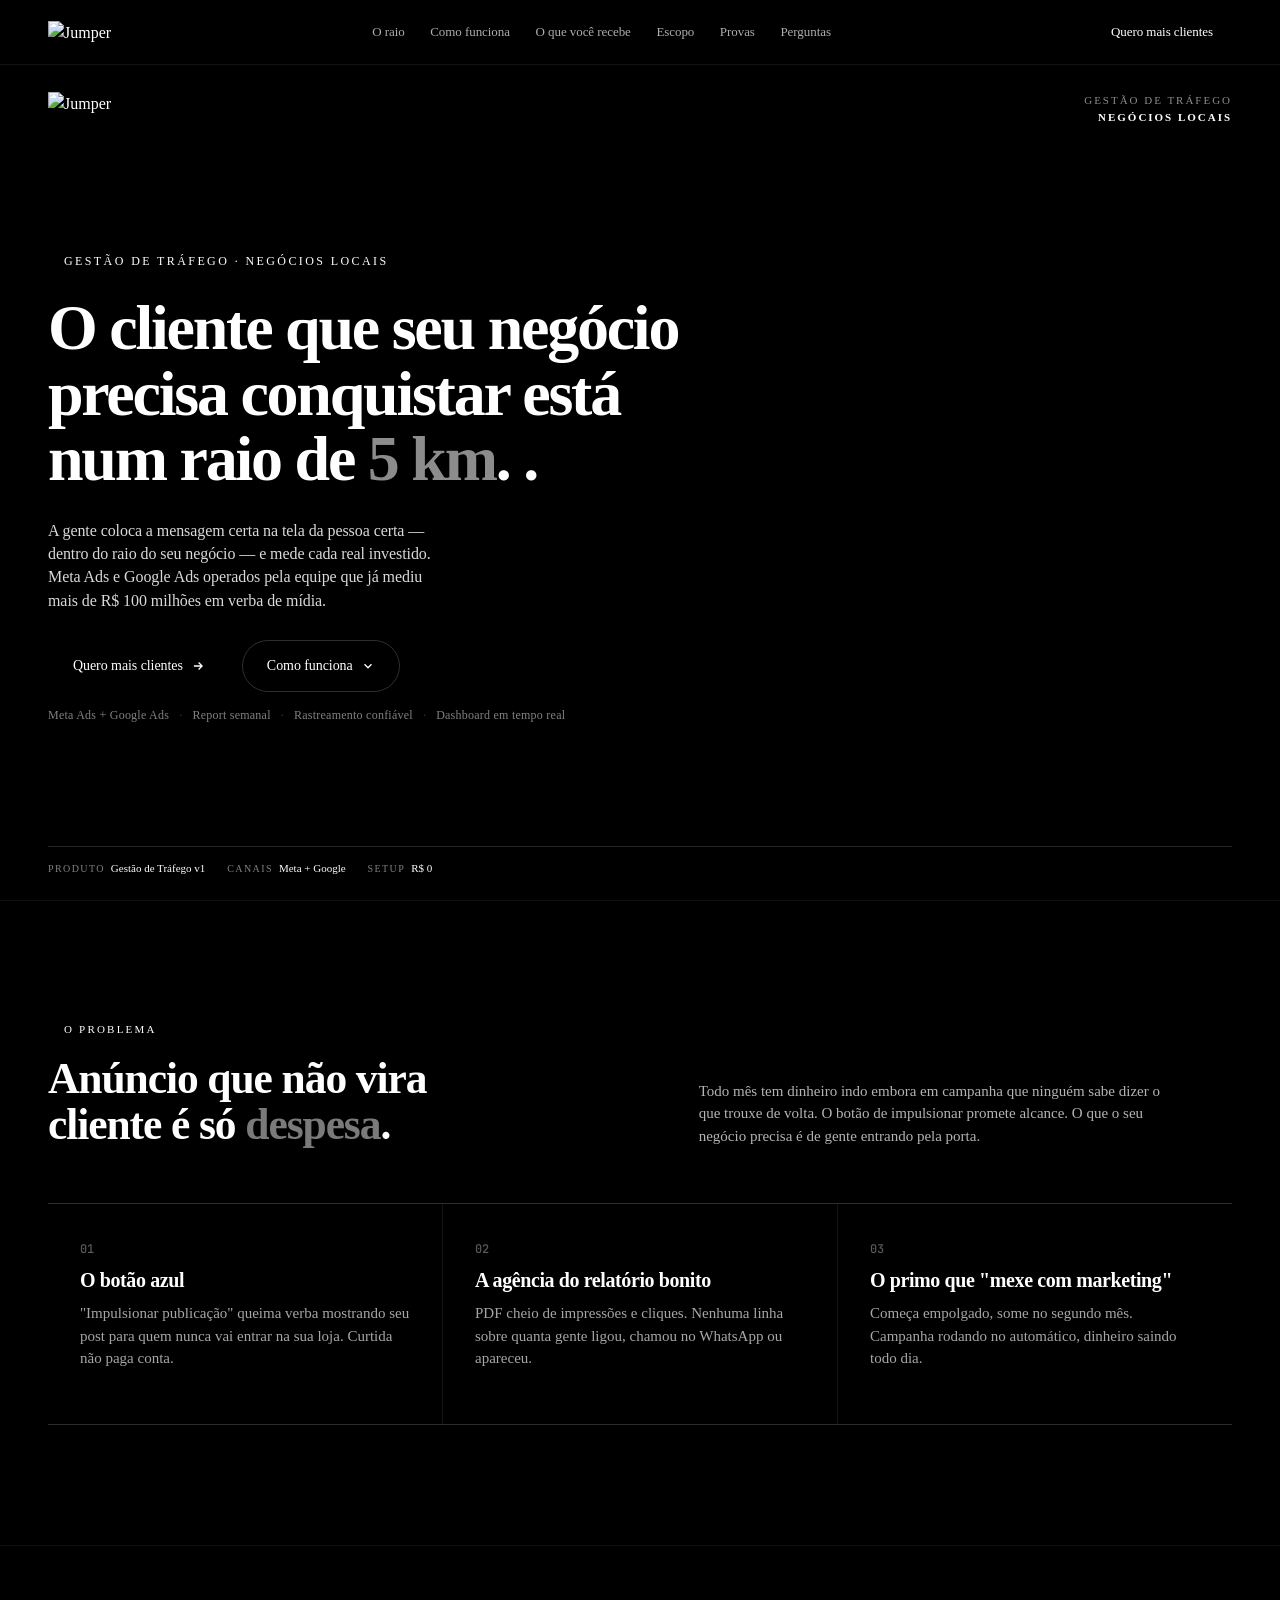
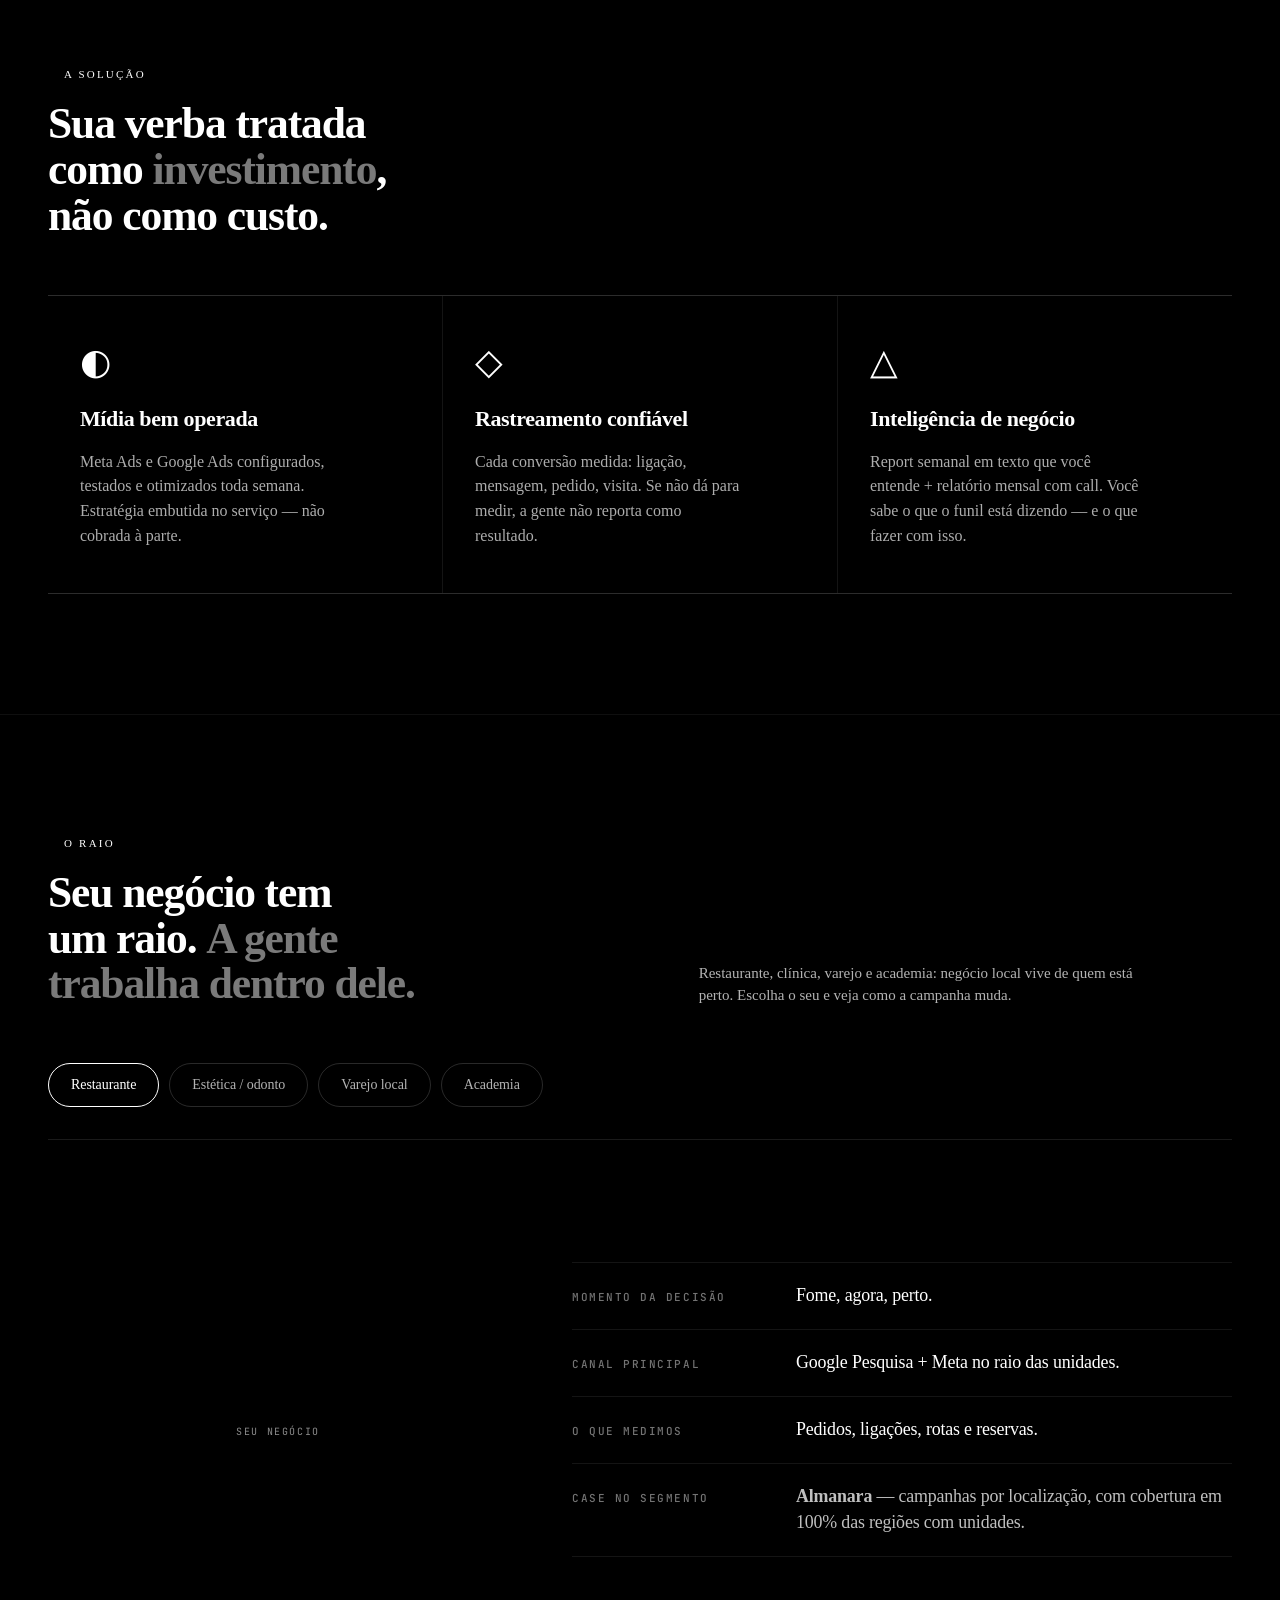
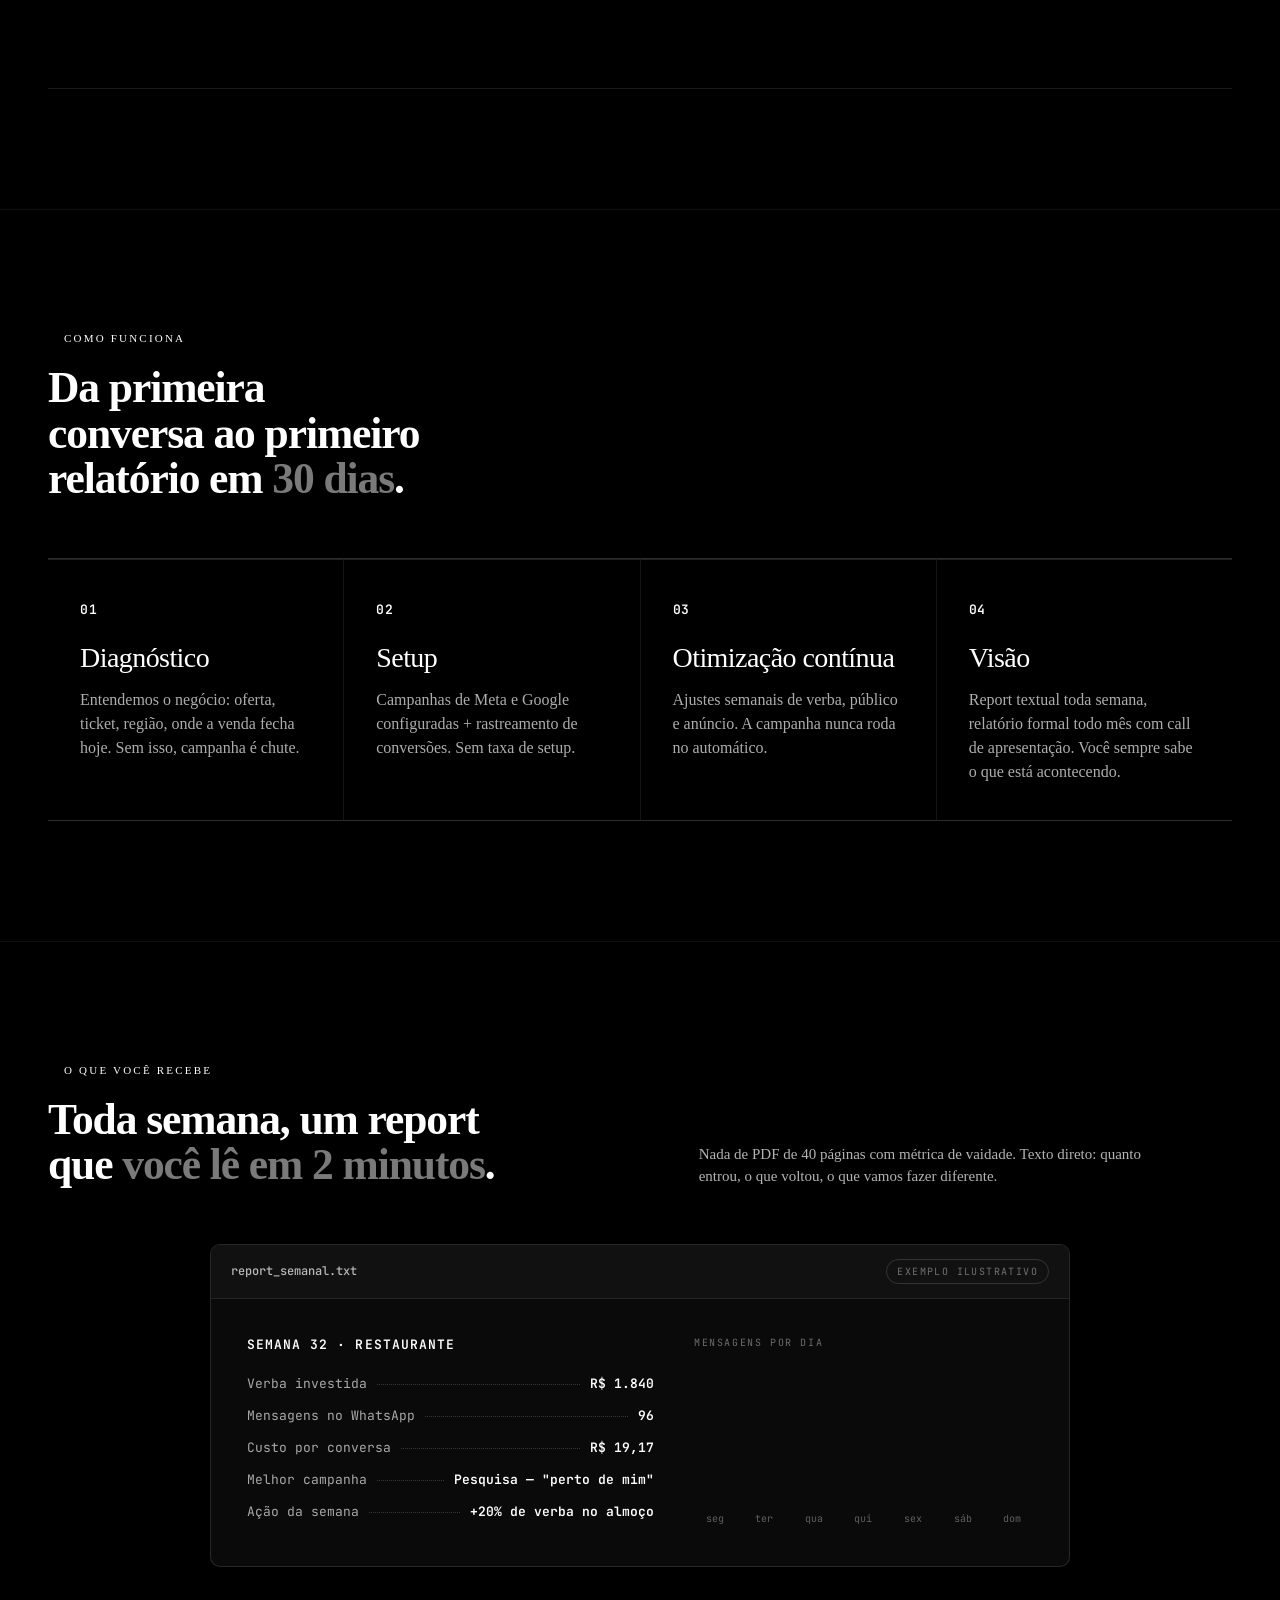
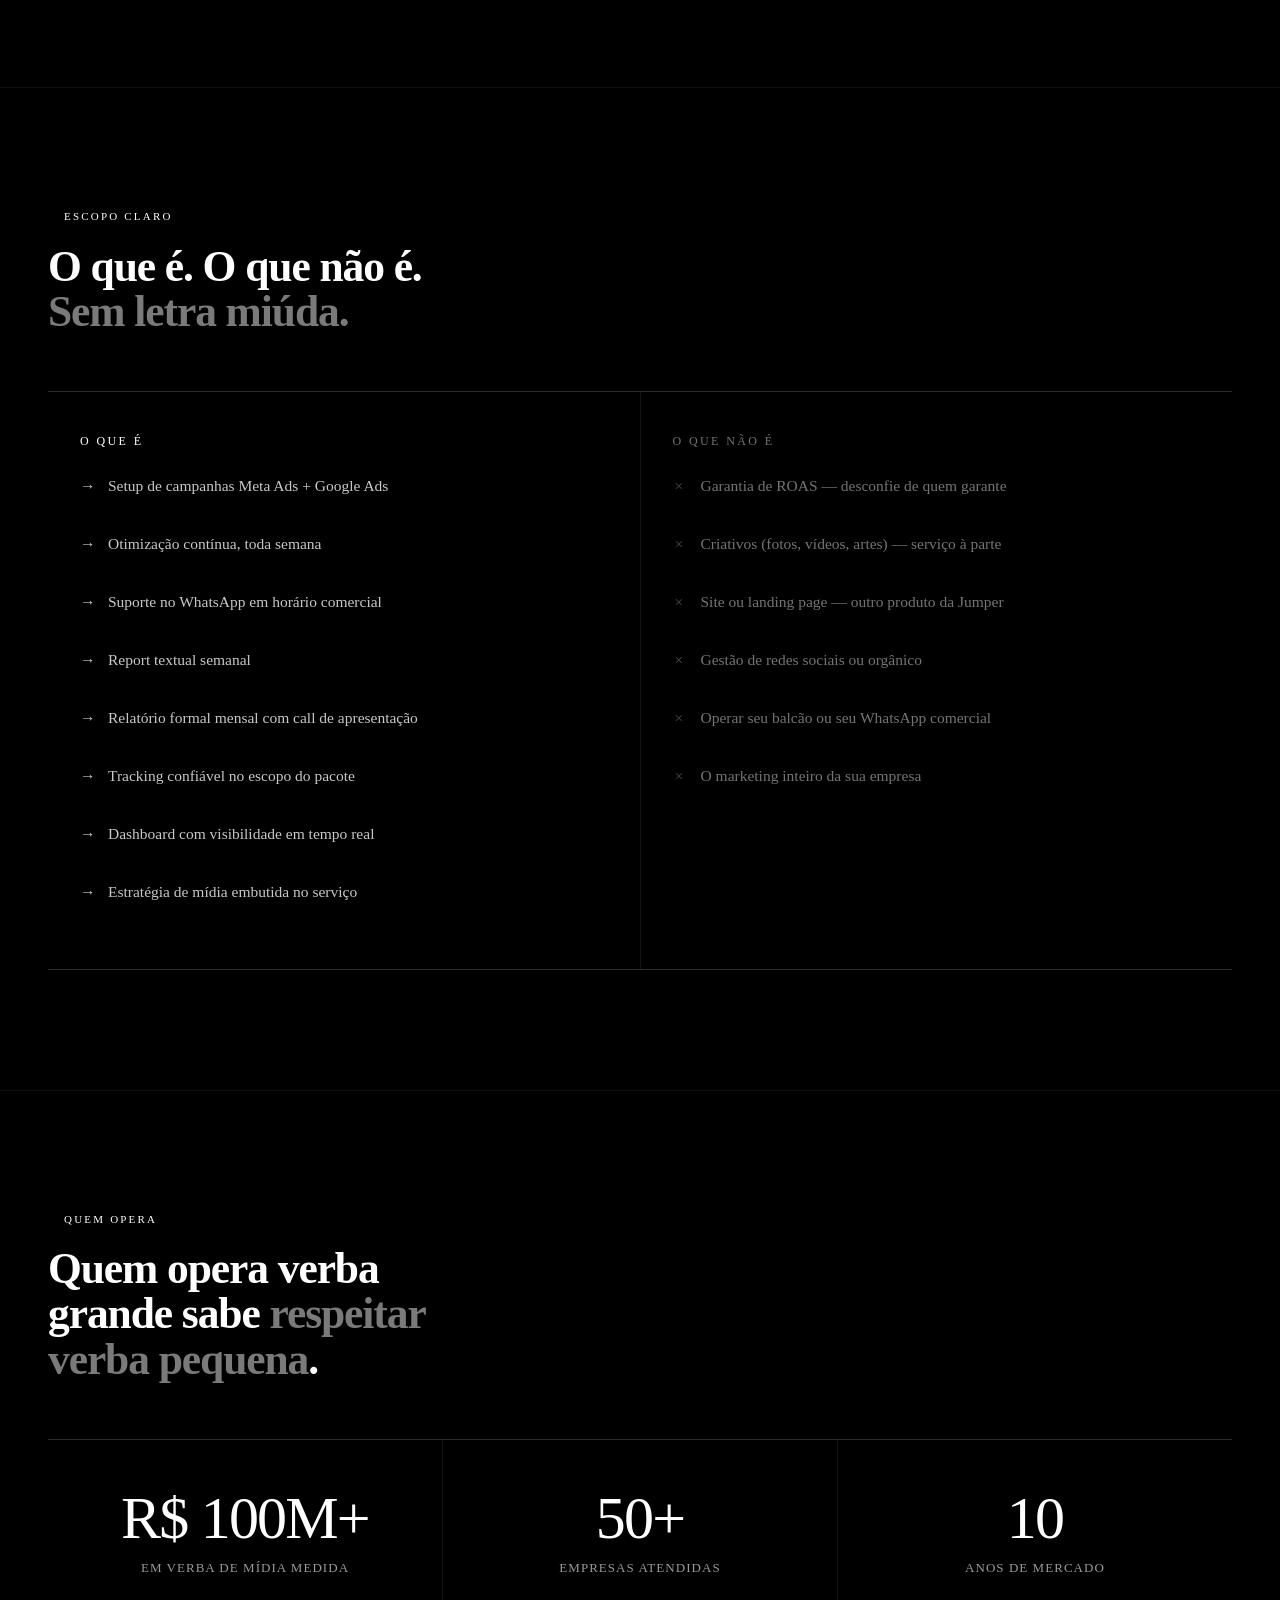
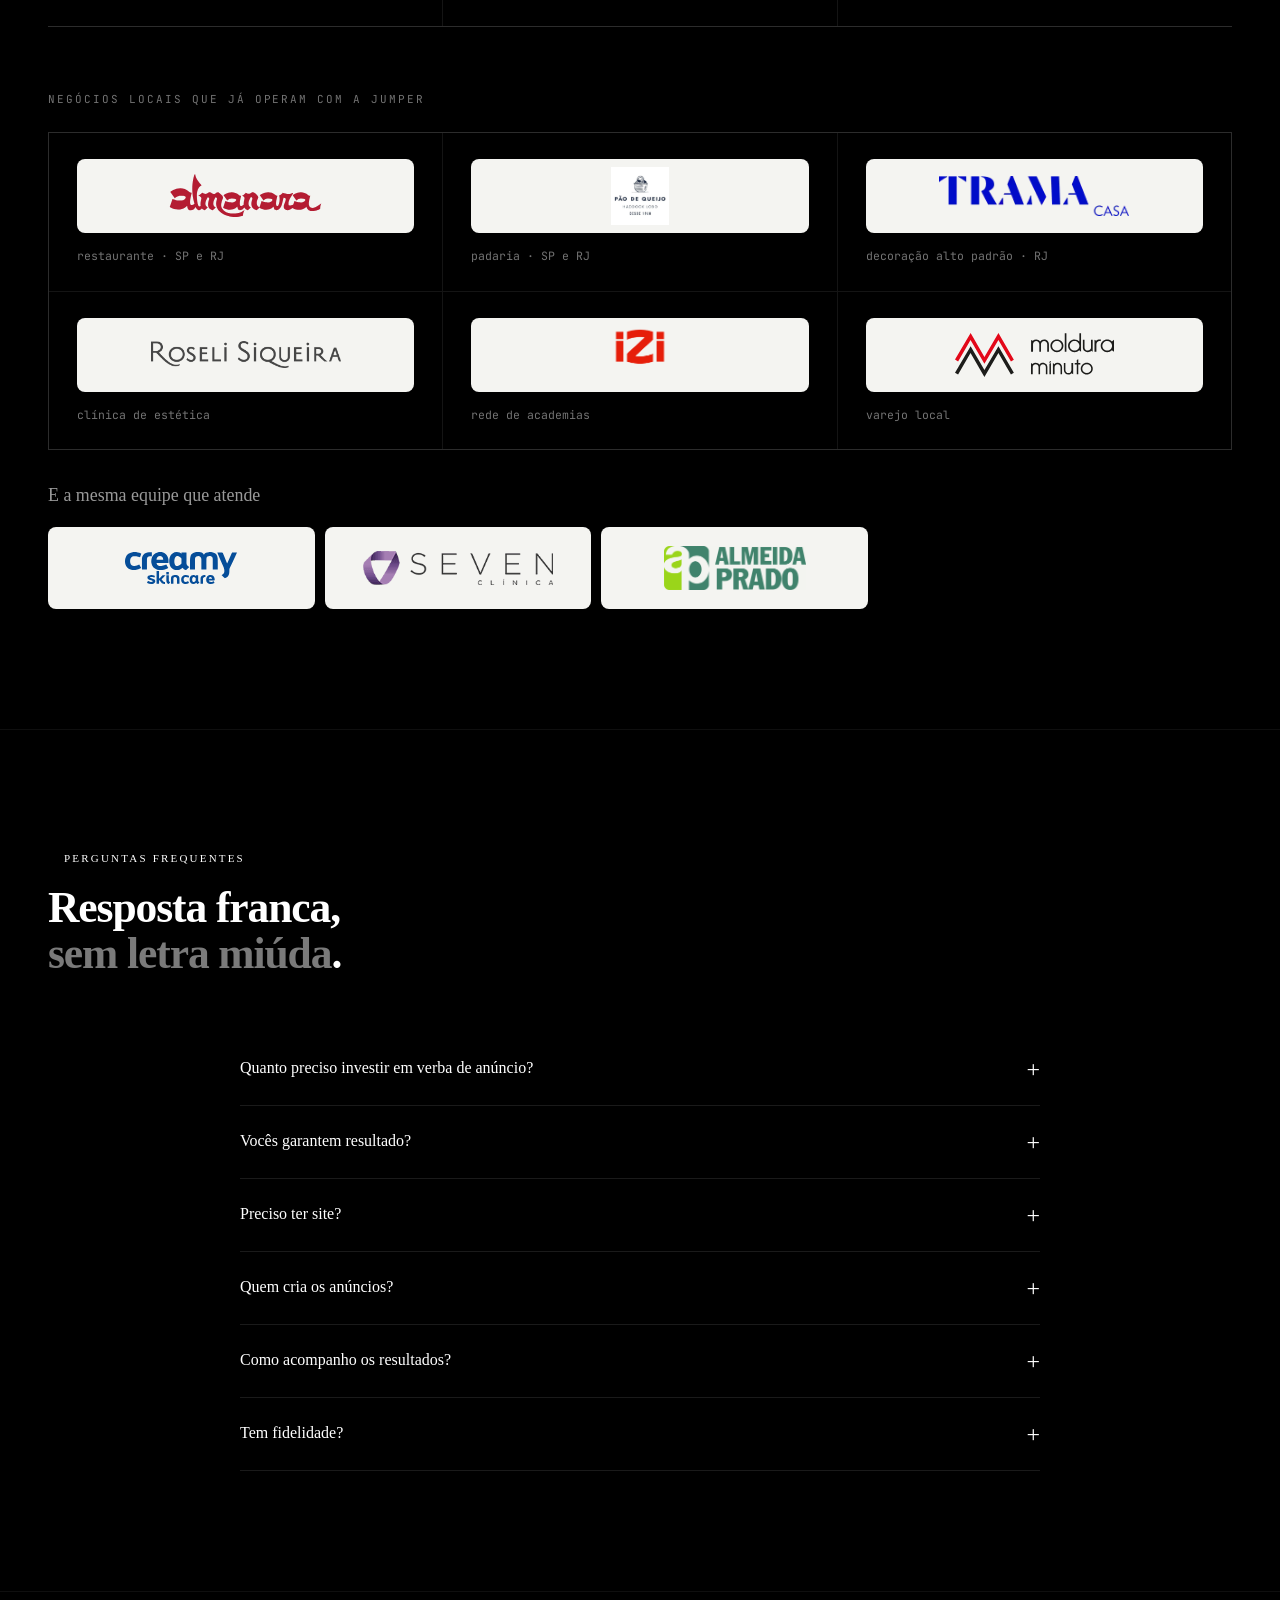
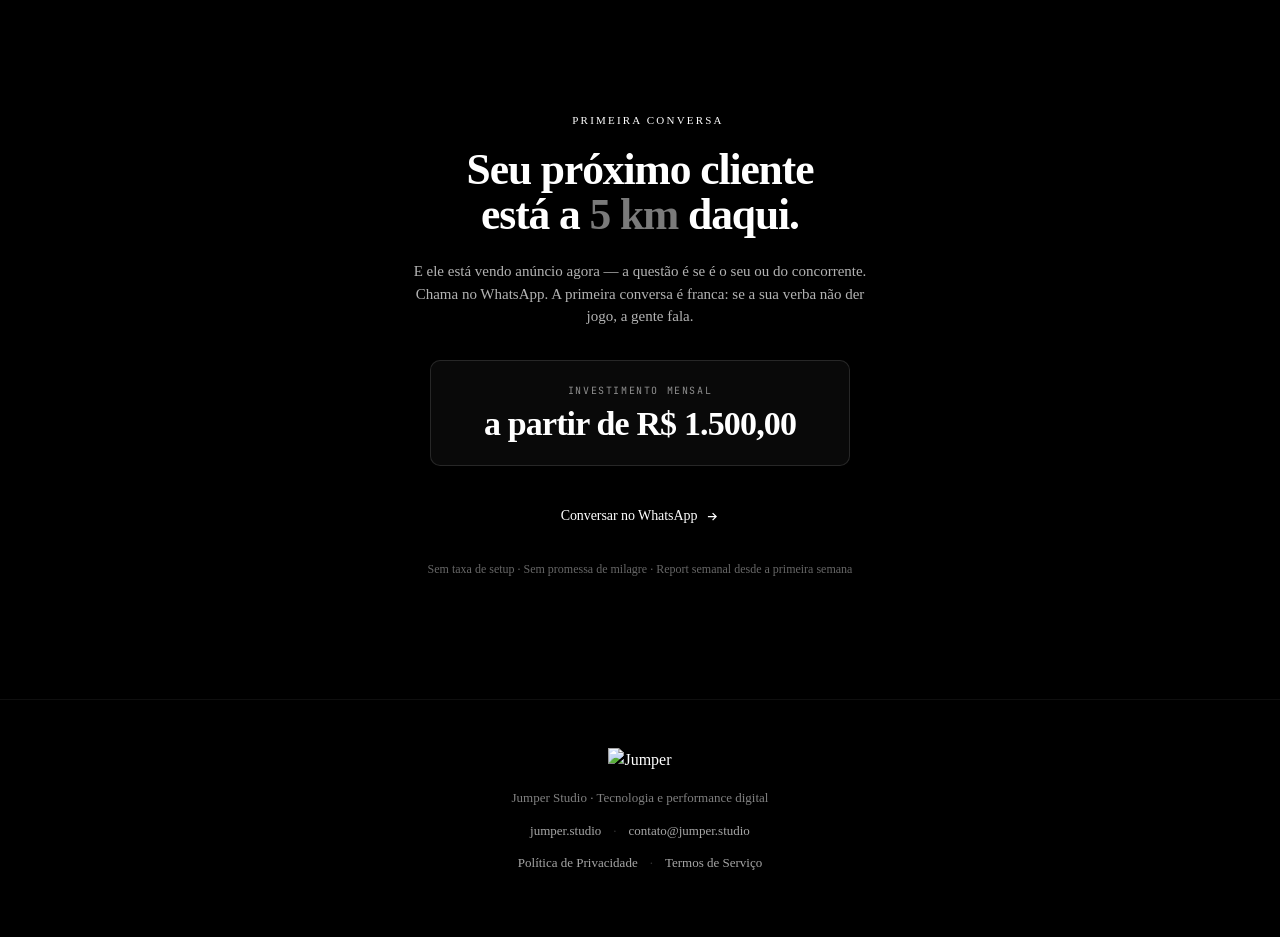
==== commit ea94f4e7: "Ajusta título e adiciona logos dos clientes" ====
--- a/trafego/index.html
+++ b/trafego/index.html
@@ -14,7 +14,7 @@
 <link href="https://fonts.googleapis.com/css2?family=JetBrains+Mono:wght@400;500;600&display=swap" rel="stylesheet">
 <link rel="stylesheet" href="../colors_and_type.css?v=2">
 <link rel="stylesheet" href="../css/site.css?v=2">
-<link rel="stylesheet" href="/trafego/css/trafego.css?v=6">
+<link rel="stylesheet" href="/trafego/css/trafego.css?v=7">
 
 <!-- Meta Pixel — substituir PIXEL_ID antes de publicar -->
 <!-- <script>...pixel...</script> -->
@@ -305,7 +305,7 @@
     <div class="sec-head">
       <div>
         <div class="sec-eyebrow"><span class="dot"></span>Escopo claro</div>
-        <h2 class="sec-title">O que é. O que não é. <em>Sem letra miúda.</em></h2>
+        <h2 class="sec-title scope-title"><span>O que é. O que não é.</span> <em>Sem letra miúda.</em></h2>
       </div>
     </div>
 
@@ -366,14 +366,39 @@
     <div class="cases">
       <div class="cases-eyebrow">Negócios locais que já operam com a Jumper</div>
       <div class="cases-grid">
-        <div class="case-chip" data-reveal><b>Almanara</b><span>restaurante · SP e RJ</span></div>
-        <div class="case-chip" data-reveal><b>Pão de Queijo Haddock Lobo</b><span>padaria · SP e RJ</span></div>
-        <div class="case-chip" data-reveal><b>Trama Casa</b><span>decoração alto padrão · RJ</span></div>
-        <div class="case-chip" data-reveal><b>Dra. Roseli Siqueira</b><span>clínica de estética</span></div>
-        <div class="case-chip" data-reveal><b>iZi Gym</b><span>rede de academias</span></div>
-        <div class="case-chip" data-reveal><b>Moldura Minuto</b><span>varejo local</span></div>
-      </div>
-      <p class="cases-big">E a mesma equipe que atende <b>Creamy</b>, <b>Clínica Seven</b> e <b>Almeida Prado</b>.</p>
+        <div class="case-chip" data-reveal>
+          <div class="case-logo-wrap"><img class="case-logo" src="/trafego/assets/logos/almanara.svg" alt="Almanara" loading="lazy" decoding="async"></div>
+          <span>restaurante · SP e RJ</span>
+        </div>
+        <div class="case-chip" data-reveal>
+          <div class="case-logo-wrap"><img class="case-logo case-logo-square" src="/trafego/assets/logos/pao-de-queijo-haddock-lobo.jpg" alt="Pão de Queijo Haddock Lobo" loading="lazy" decoding="async"></div>
+          <span>padaria · SP e RJ</span>
+        </div>
+        <div class="case-chip" data-reveal>
+          <div class="case-logo-wrap"><img class="case-logo" src="/trafego/assets/logos/trama-casa.webp" alt="Trama Casa" loading="lazy" decoding="async"></div>
+          <span>decoração alto padrão · RJ</span>
+        </div>
+        <div class="case-chip" data-reveal>
+          <div class="case-logo-wrap"><img class="case-logo" src="/trafego/assets/logos/roseli-siqueira.png" alt="Roseli Siqueira" loading="lazy" decoding="async"></div>
+          <span>clínica de estética</span>
+        </div>
+        <div class="case-chip" data-reveal>
+          <div class="case-logo-wrap"><img class="case-logo case-logo-square" src="/trafego/assets/logos/izi-gym.png" alt="iZi Gym" loading="lazy" decoding="async"></div>
+          <span>rede de academias</span>
+        </div>
+        <div class="case-chip" data-reveal>
+          <div class="case-logo-wrap"><img class="case-logo" src="/trafego/assets/logos/moldura-minuto.svg" alt="Moldura Minuto" loading="lazy" decoding="async"></div>
+          <span>varejo local</span>
+        </div>
+      </div>
+      <div class="partner-cases">
+        <p class="cases-big">E a mesma equipe que atende</p>
+        <div class="partner-logos">
+          <div class="case-logo-wrap"><img class="case-logo" src="/trafego/assets/logos/creamy.svg" alt="Creamy" loading="lazy" decoding="async"></div>
+          <div class="case-logo-wrap"><img class="case-logo" src="/trafego/assets/logos/clinica-seven.png" alt="Clínica Seven" loading="lazy" decoding="async"></div>
+          <div class="case-logo-wrap"><img class="case-logo" src="/trafego/assets/logos/almeida-prado.png" alt="Almeida Prado" loading="lazy" decoding="async"></div>
+        </div>
+      </div>
     </div>
   </div>
 </section>
--- a/trafego/css/trafego.css
+++ b/trafego/css/trafego.css
@@ -389,6 +389,12 @@
 
 /* ============ ESCOPE — YES/NO ============ */
 
+.scope-title {
+  max-width: none;
+  text-wrap: wrap;
+}
+.scope-title > span { display: block; }
+
 .scope-grid {
   display: grid;
   grid-template-columns: 1fr;
@@ -504,15 +510,32 @@
   padding: 26px 28px;
   display: flex;
   flex-direction: column;
-  gap: 4px;
+  gap: 14px;
   transition: background 0.2s var(--ease-jumper);
 }
 .case-chip:hover { background: #0d0d0d; }
-.case-chip b {
-  font-size: 17px;
-  letter-spacing: -0.01em;
-  font-variation-settings: 'wght' 600;
-  color: #fff;
+.case-logo-wrap {
+  width: 100%;
+  height: 74px;
+  padding: 14px 18px;
+  border-radius: 8px;
+  background: #f4f4f1;
+  display: flex;
+  align-items: center;
+  justify-content: center;
+  overflow: hidden;
+}
+.case-logo {
+  display: block;
+  width: auto;
+  height: auto;
+  max-width: 190px;
+  max-height: 44px;
+  object-fit: contain;
+}
+.case-logo-square {
+  max-width: 58px;
+  max-height: 58px;
 }
 .case-chip span {
   font-family: 'JetBrains Mono', ui-monospace, monospace;
@@ -520,13 +543,24 @@
   color: rgba(255,255,255,0.45);
 }
 .cases-big {
-  margin: 32px 0 0;
+  margin: 0;
   font-size: clamp(16px, 1.4vw, 19px);
   line-height: 1.5;
   color: rgba(255,255,255,0.6);
   max-width: 60ch;
 }
-.cases-big b { color: #fff; font-variation-settings: 'wght' 600; }
+.partner-cases { margin-top: 32px; }
+.partner-logos {
+  display: grid;
+  grid-template-columns: 1fr;
+  gap: 10px;
+  margin-top: 18px;
+  max-width: 820px;
+}
+.partner-logos .case-logo-wrap { height: 82px; }
+@media (min-width: 560px) {
+  .partner-logos { grid-template-columns: repeat(3, 1fr); }
+}
 
 /* ============ FAQ — ACCORDION ============ */
 
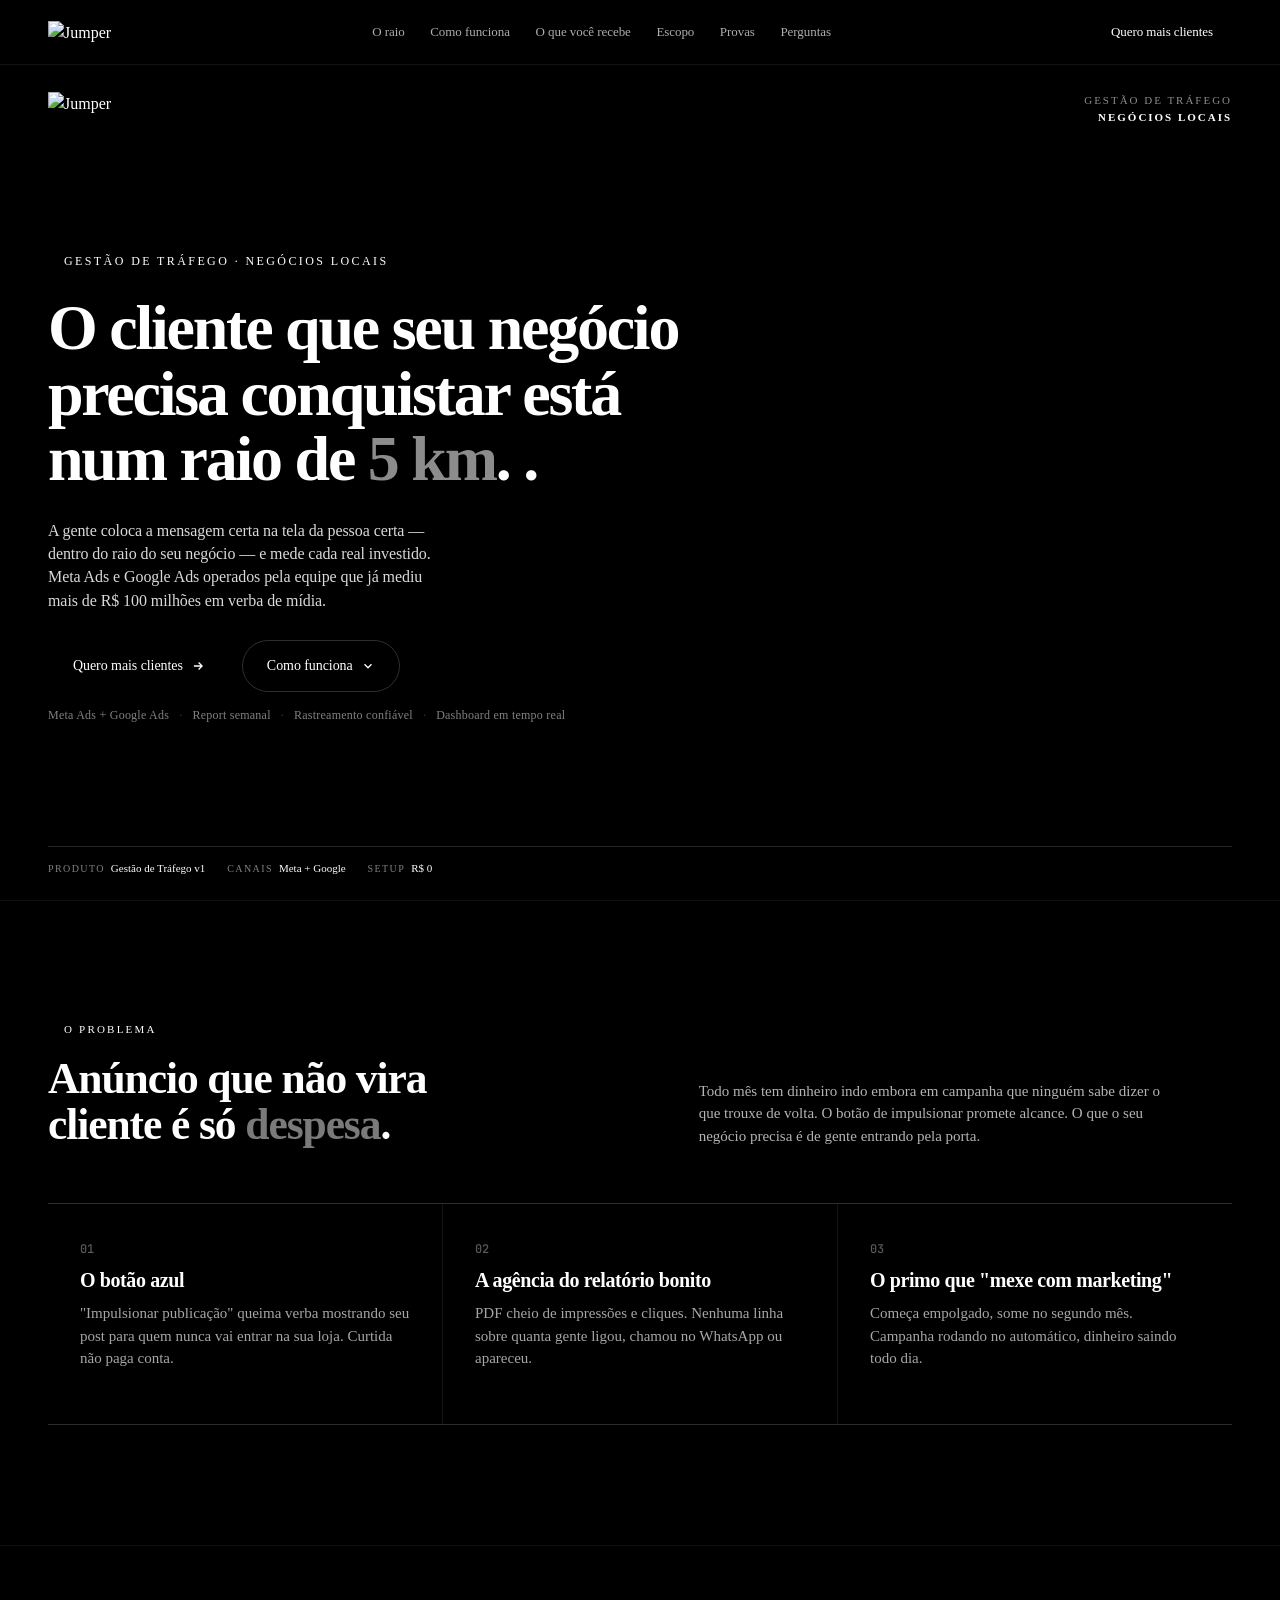
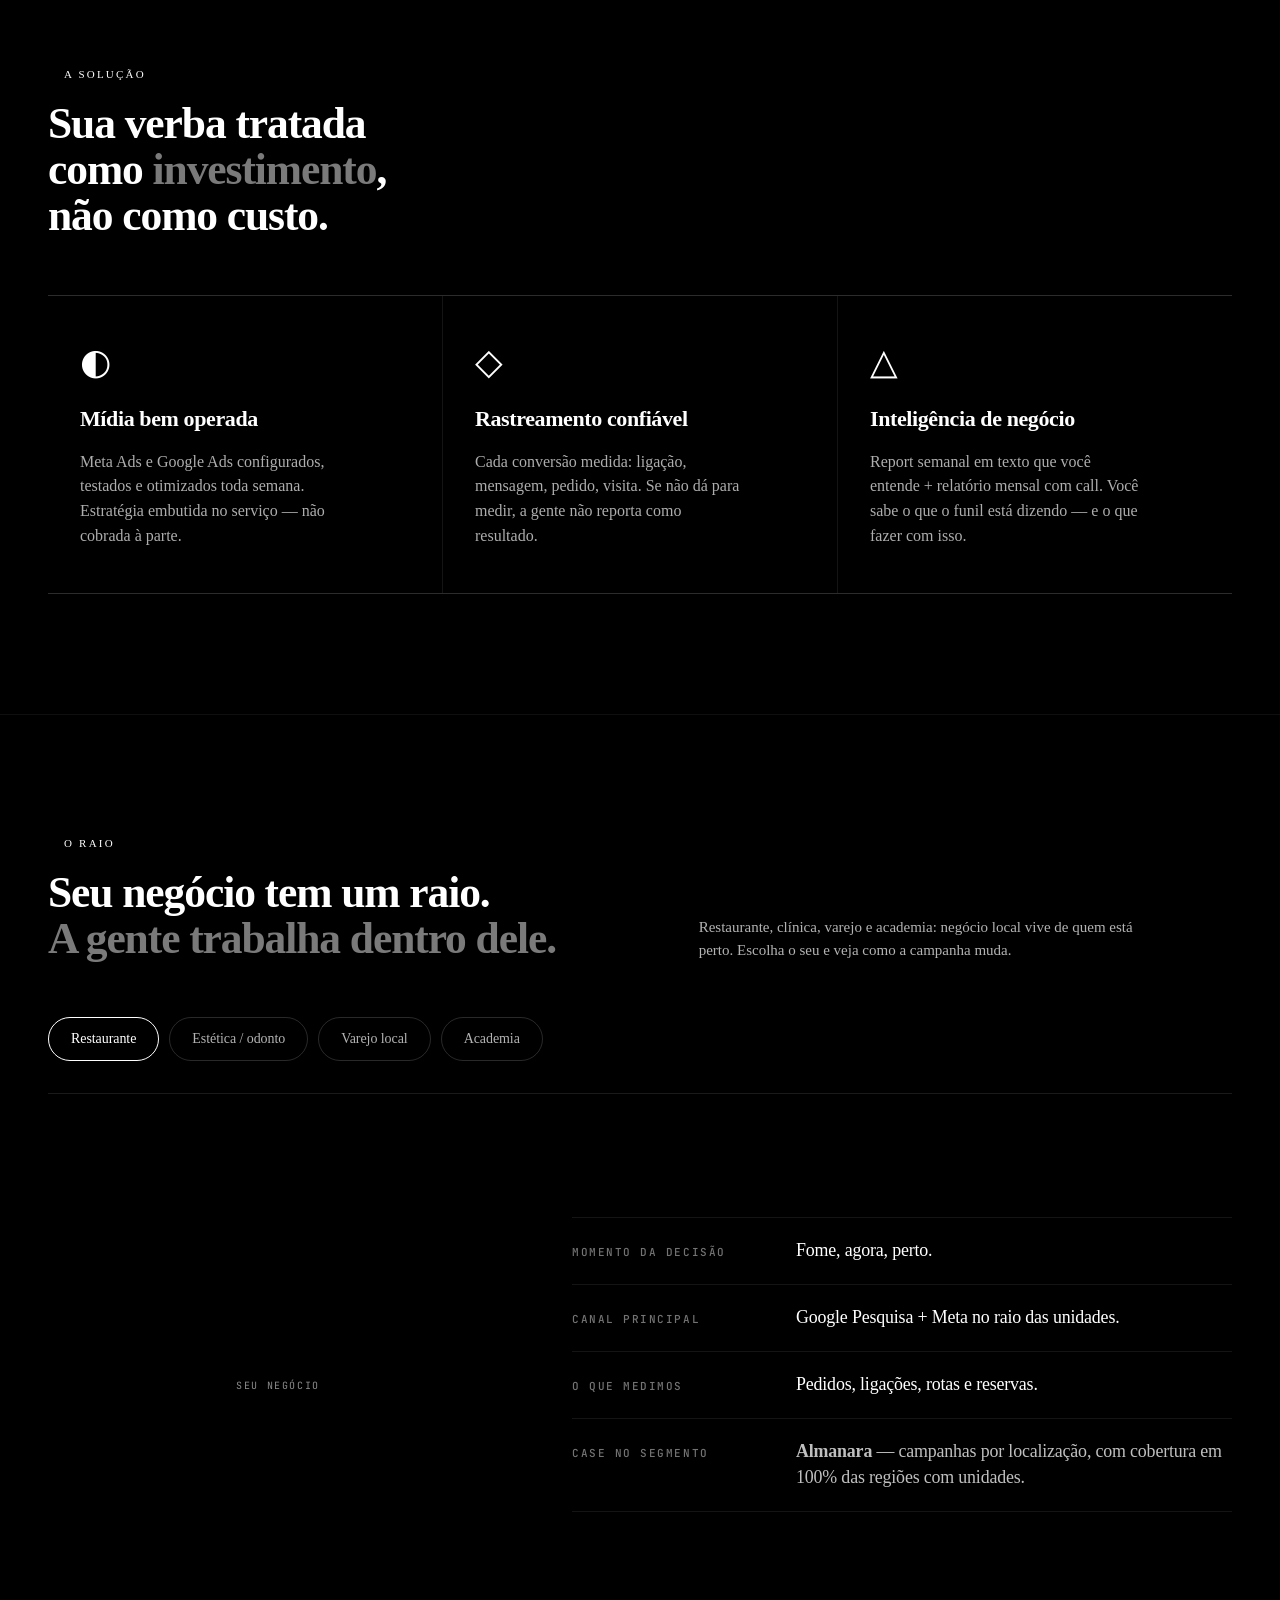
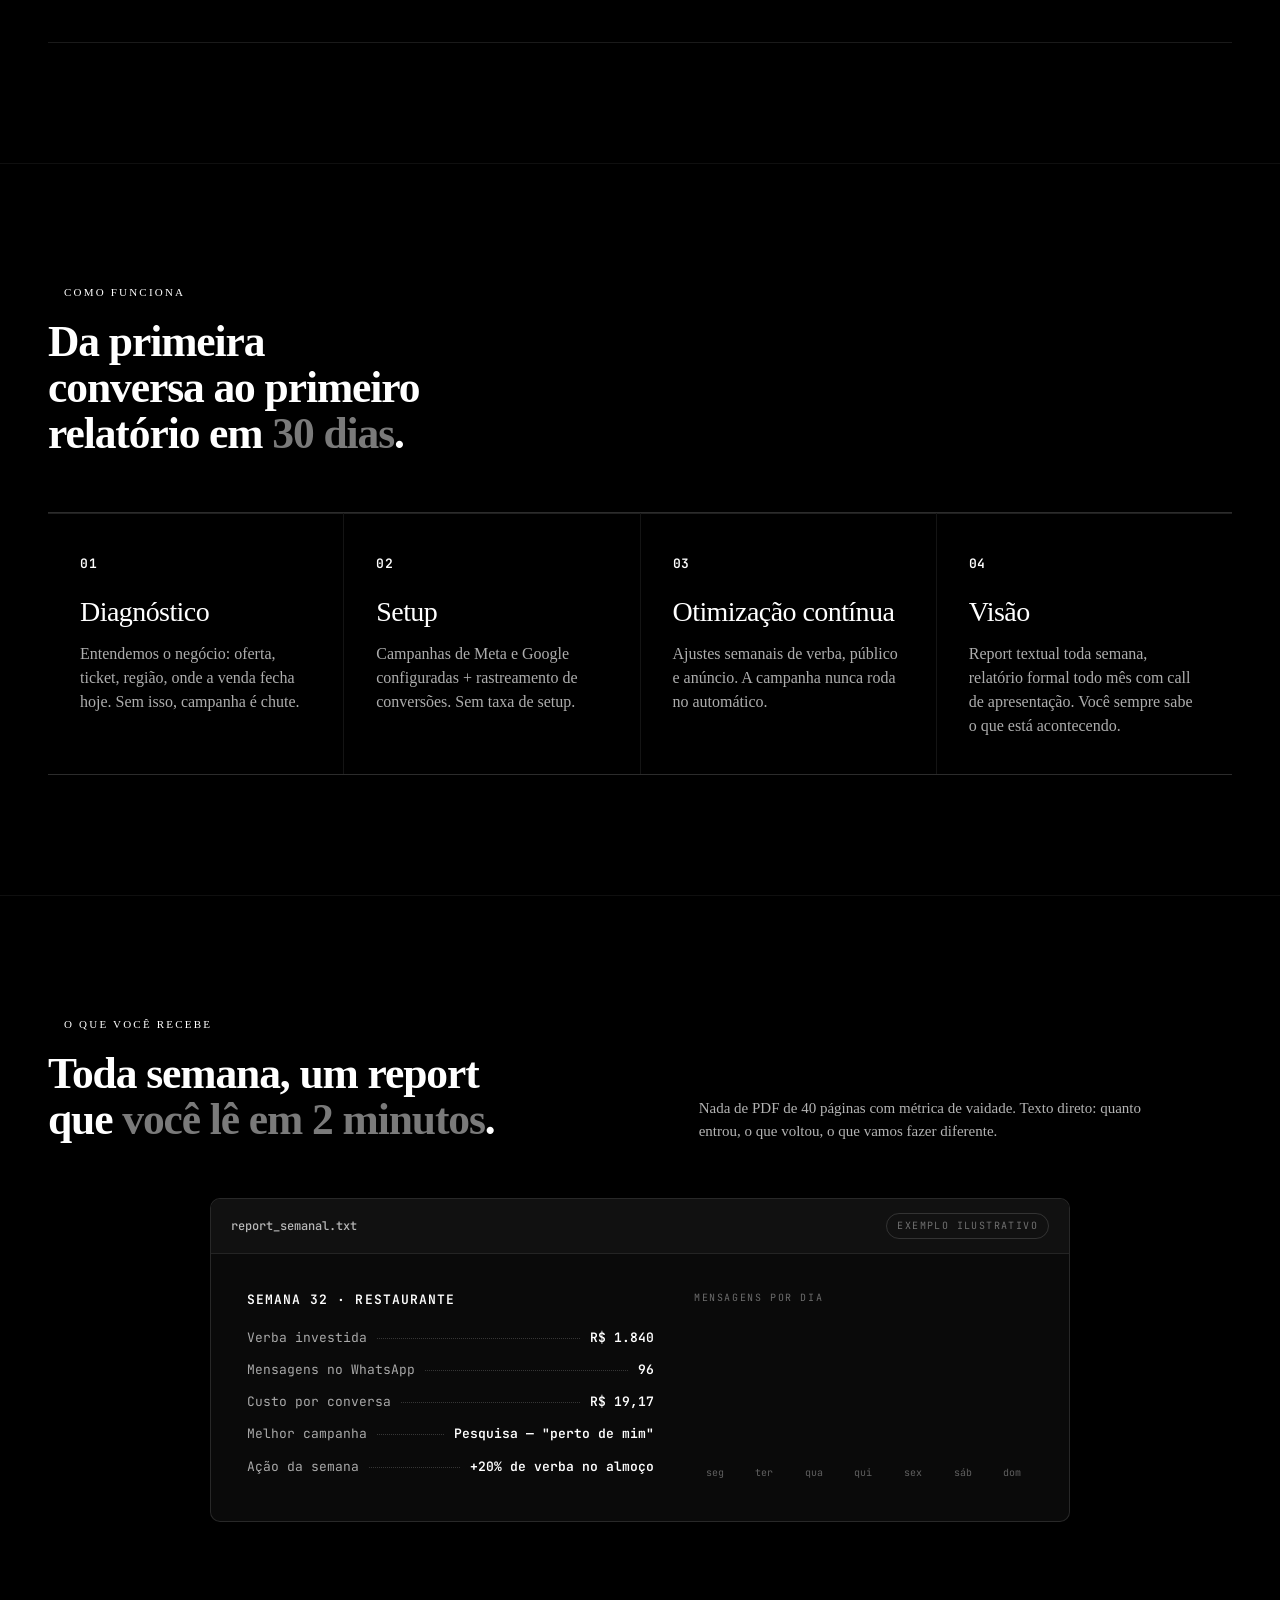
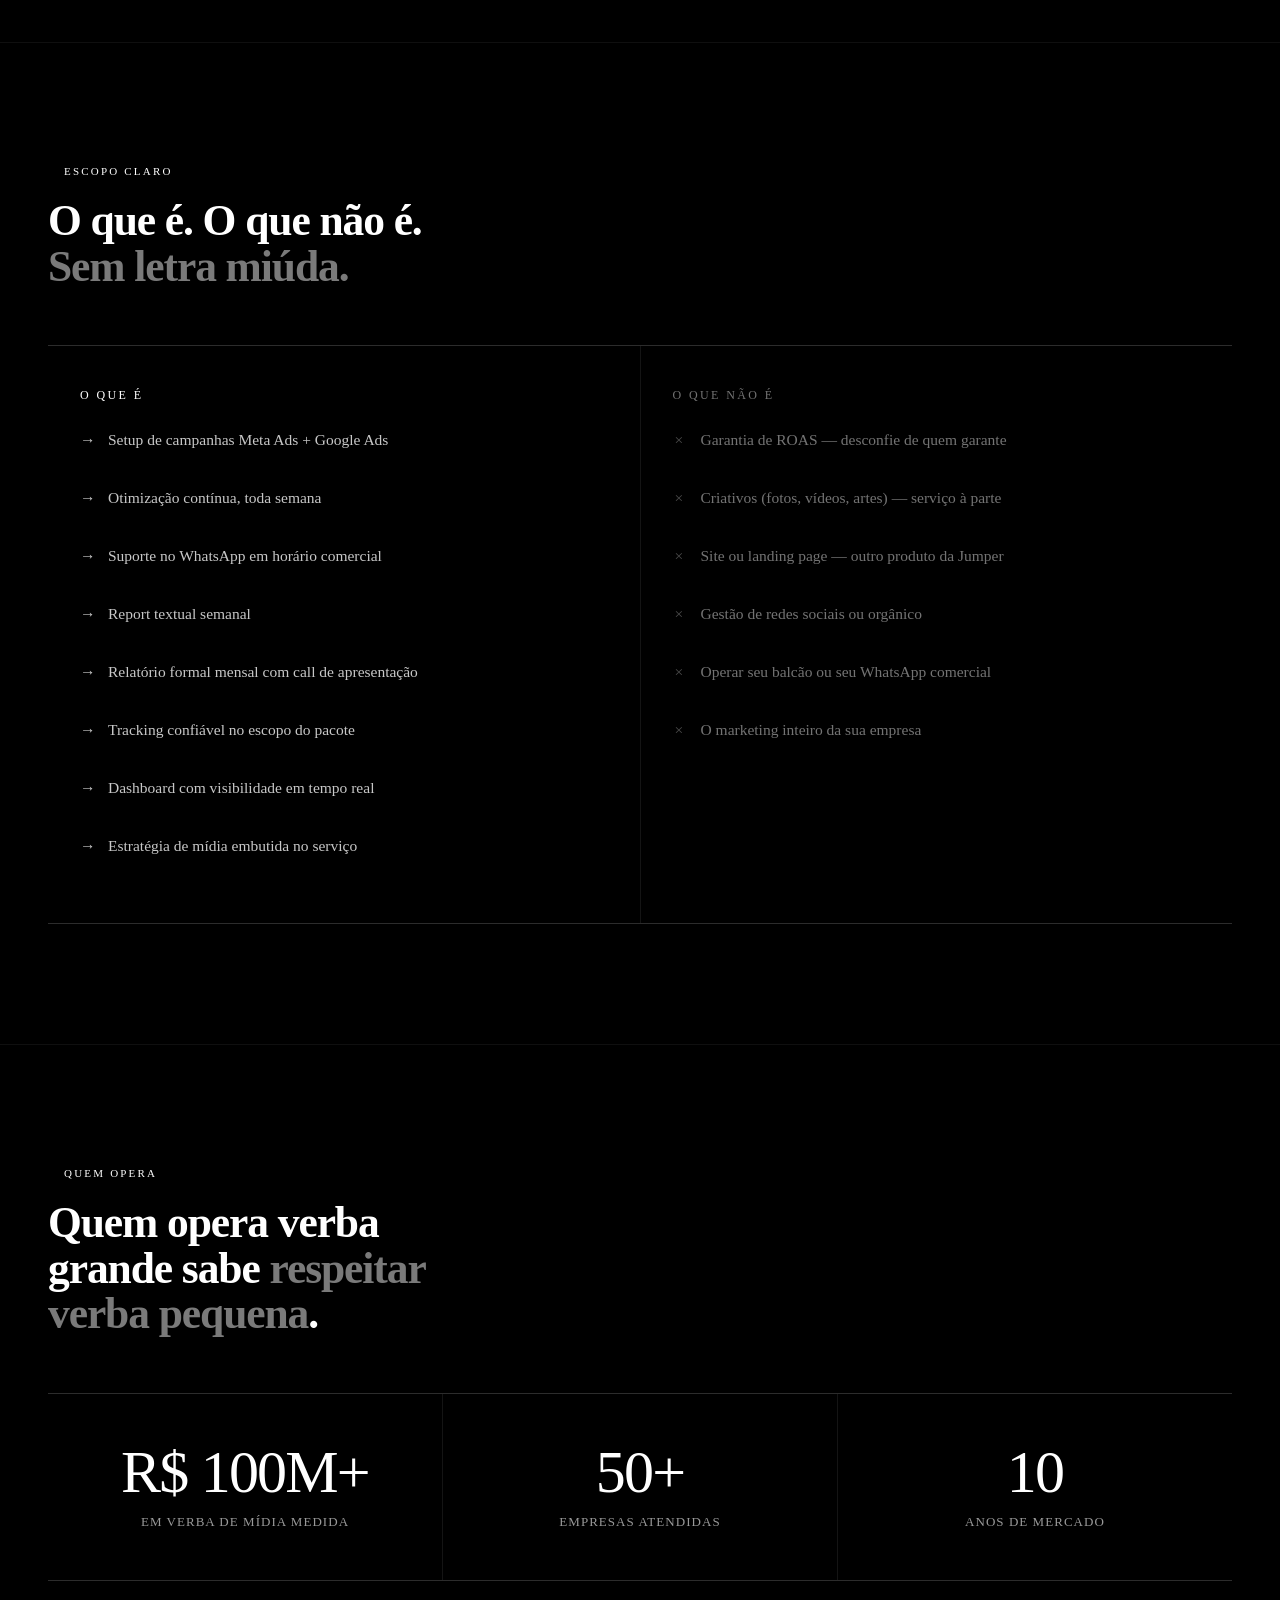
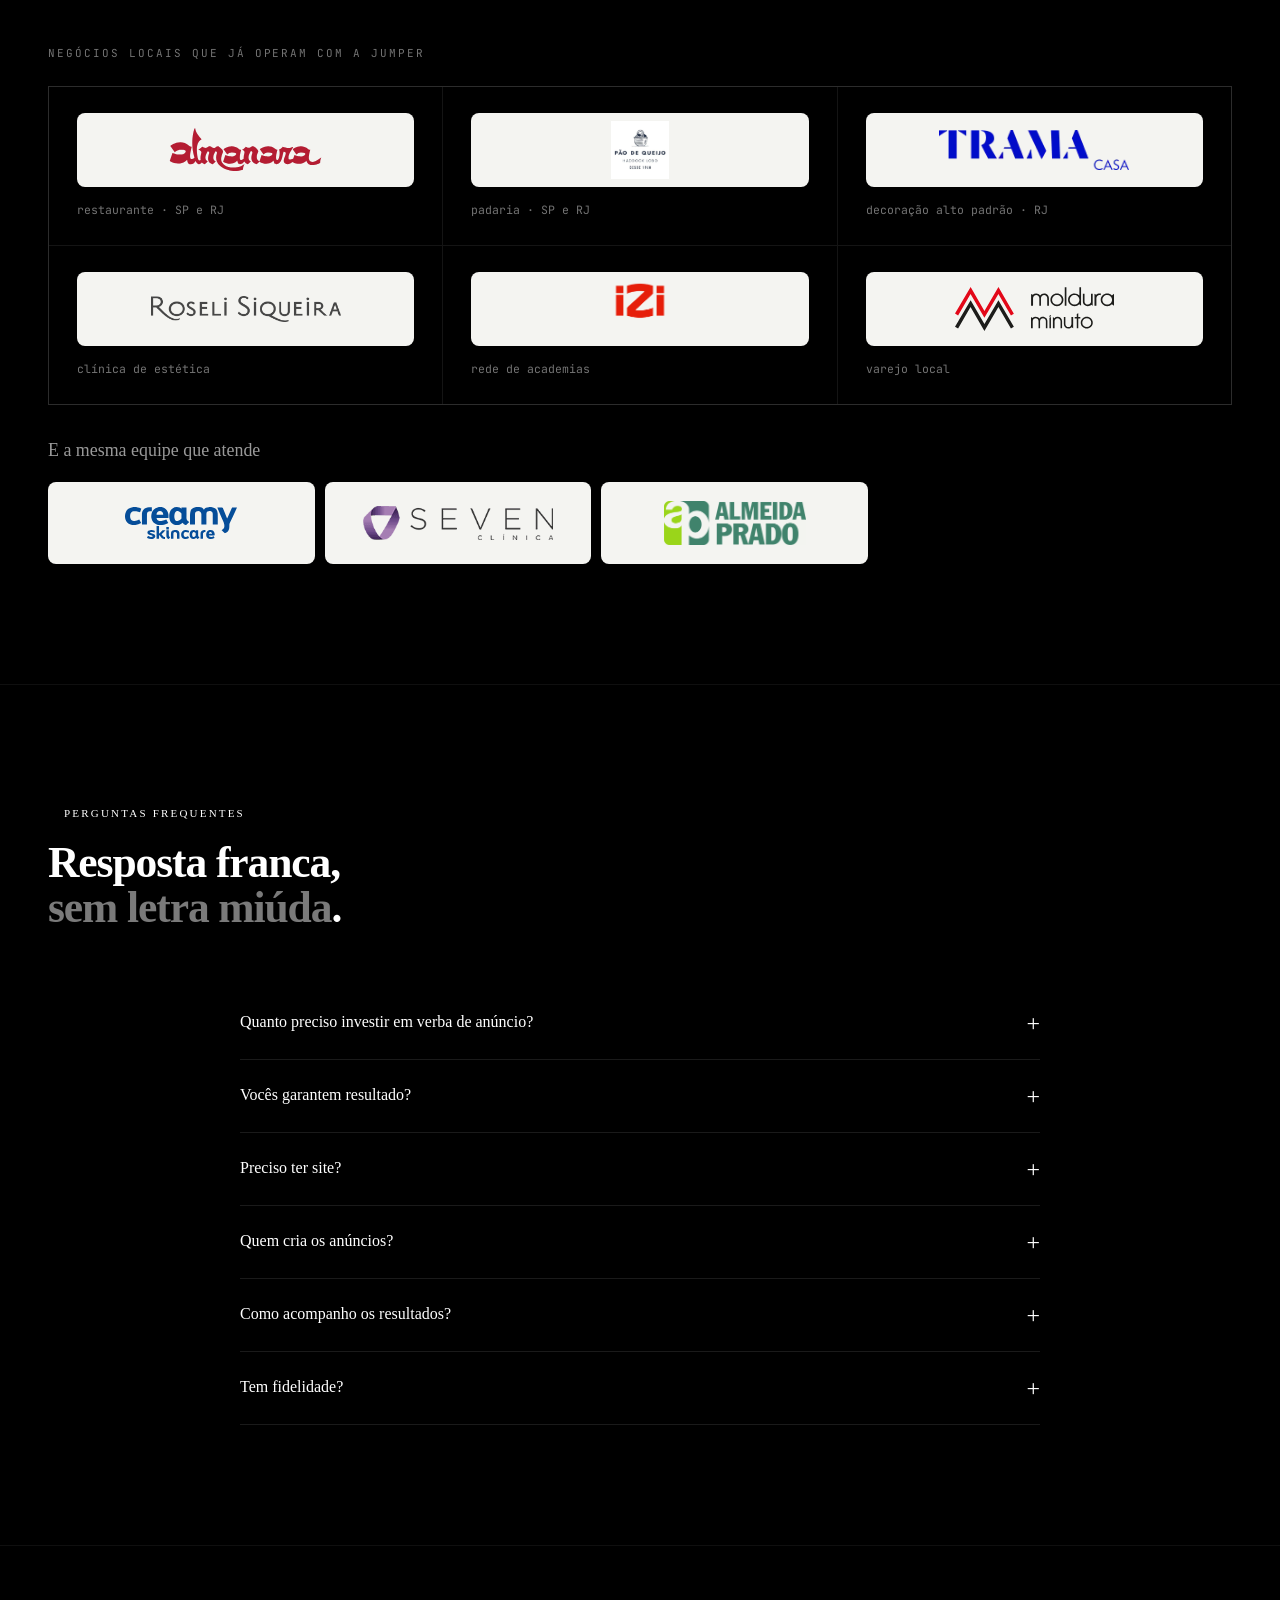
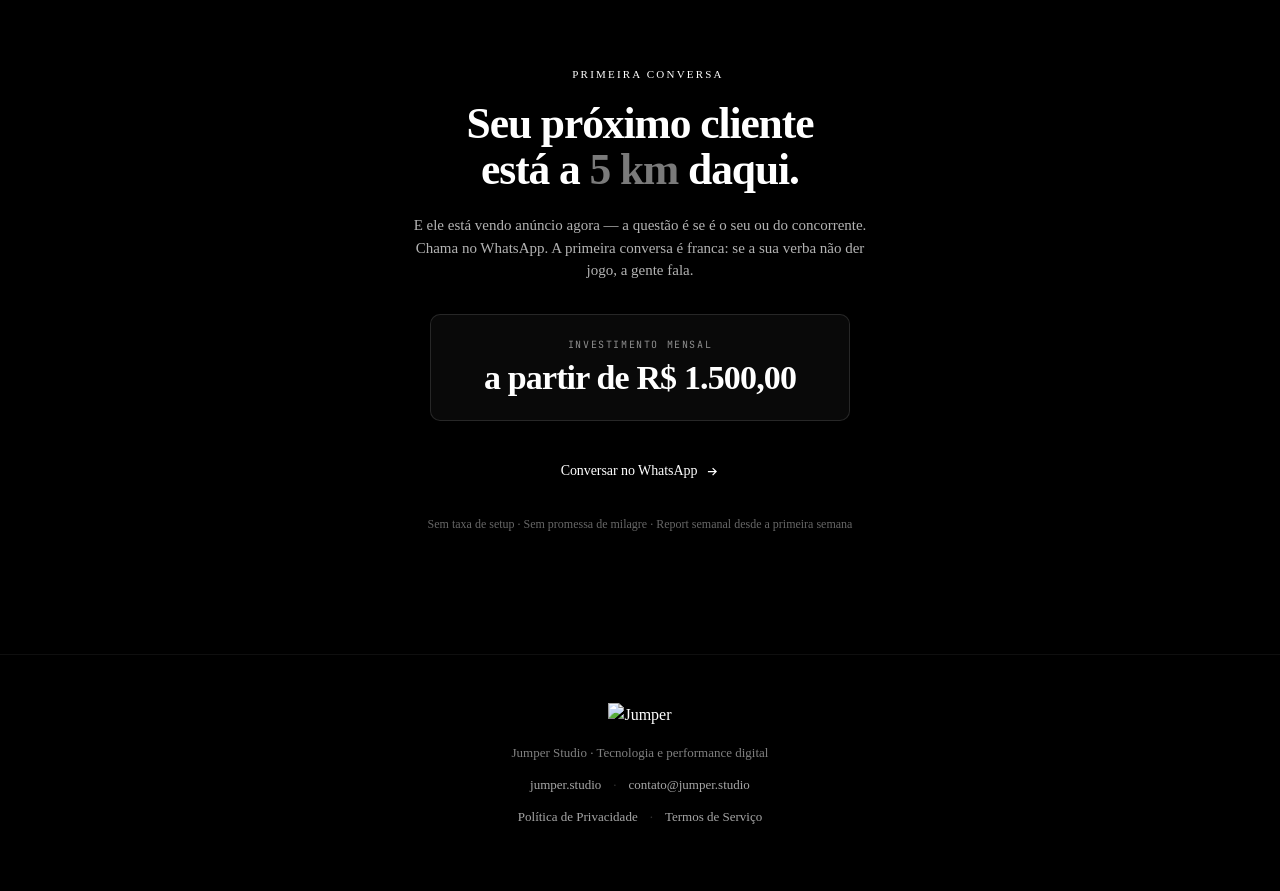
==== commit 01d706ef: "Corrige quebra do título do raio" ====
--- a/trafego/index.html
+++ b/trafego/index.html
@@ -14,7 +14,7 @@
 <link href="https://fonts.googleapis.com/css2?family=JetBrains+Mono:wght@400;500;600&display=swap" rel="stylesheet">
 <link rel="stylesheet" href="../colors_and_type.css?v=2">
 <link rel="stylesheet" href="../css/site.css?v=2">
-<link rel="stylesheet" href="/trafego/css/trafego.css?v=7">
+<link rel="stylesheet" href="/trafego/css/trafego.css?v=8">
 
 <!-- Meta Pixel — substituir PIXEL_ID antes de publicar -->
 <!-- <script>...pixel...</script> -->
@@ -178,7 +178,7 @@
     <div class="sec-head">
       <div>
         <div class="sec-eyebrow"><span class="dot"></span>O raio</div>
-        <h2 class="sec-title">Seu negócio tem um raio. <em>A gente trabalha dentro dele.</em></h2>
+        <h2 class="sec-title radius-title"><span>Seu negócio tem um raio.</span> <em>A gente trabalha dentro dele.</em></h2>
       </div>
       <p class="sec-lede">
         Restaurante, clínica, varejo e academia: negócio local vive de quem está perto. Escolha o seu e veja como a campanha muda.
--- a/trafego/css/trafego.css
+++ b/trafego/css/trafego.css
@@ -120,6 +120,12 @@
 }
 
 /* ============ O RAIO — CHIPS + RADAR + PANEL ============ */
+
+.radius-title {
+  max-width: none;
+  text-wrap: wrap;
+}
+.radius-title > span { display: block; }
 
 .niche-chips {
   display: flex;
